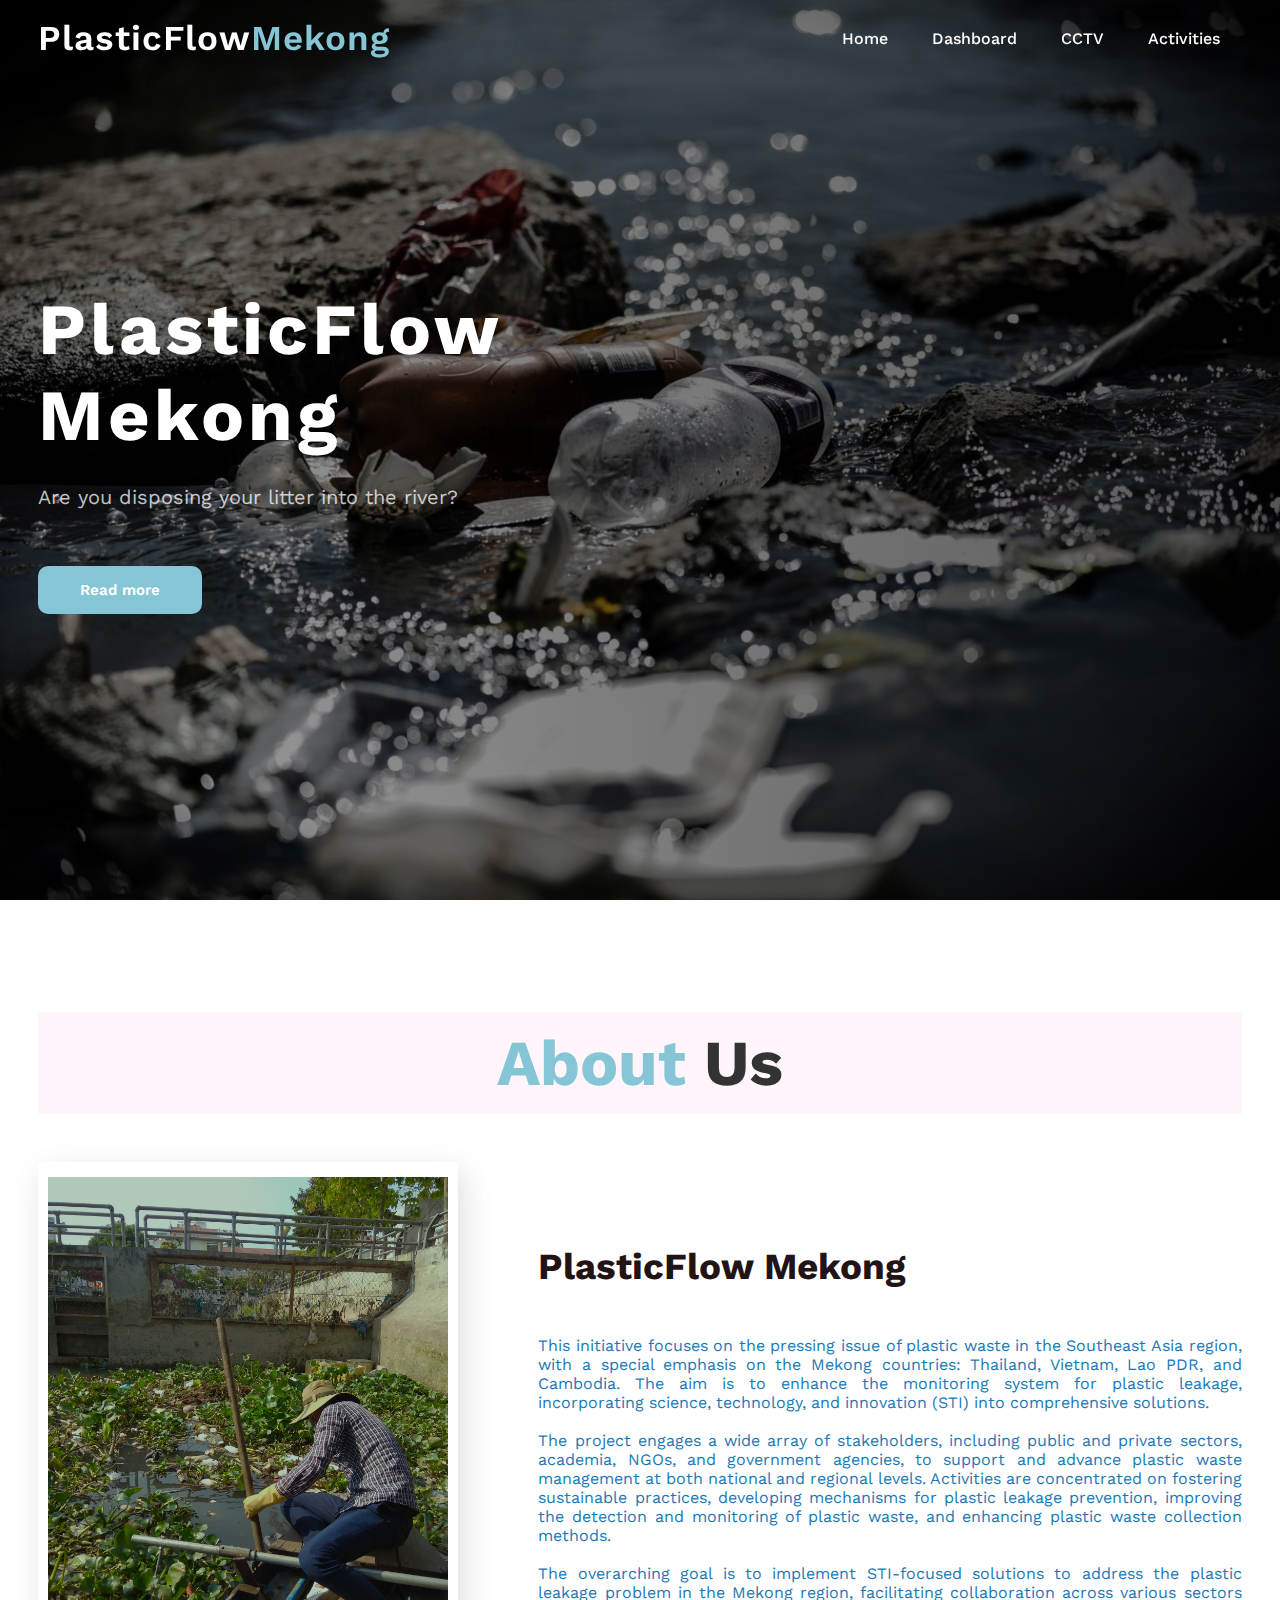
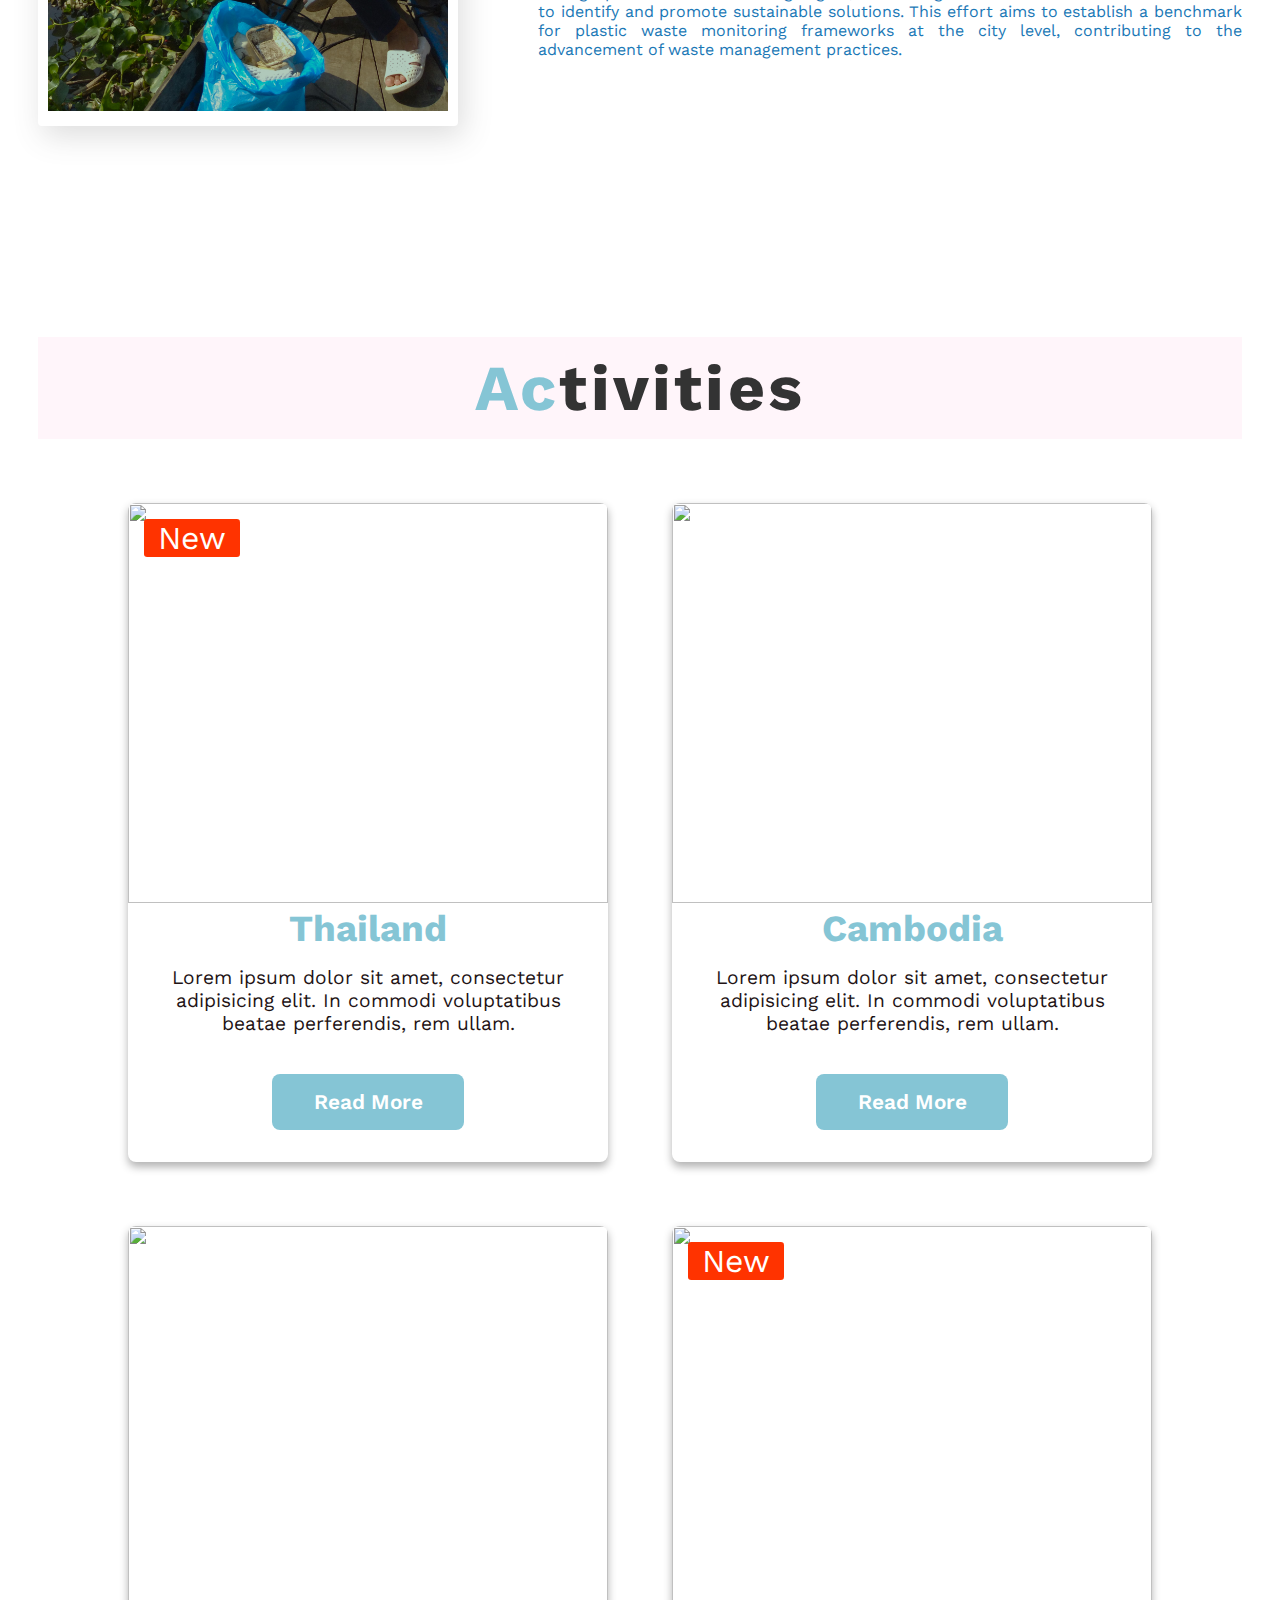
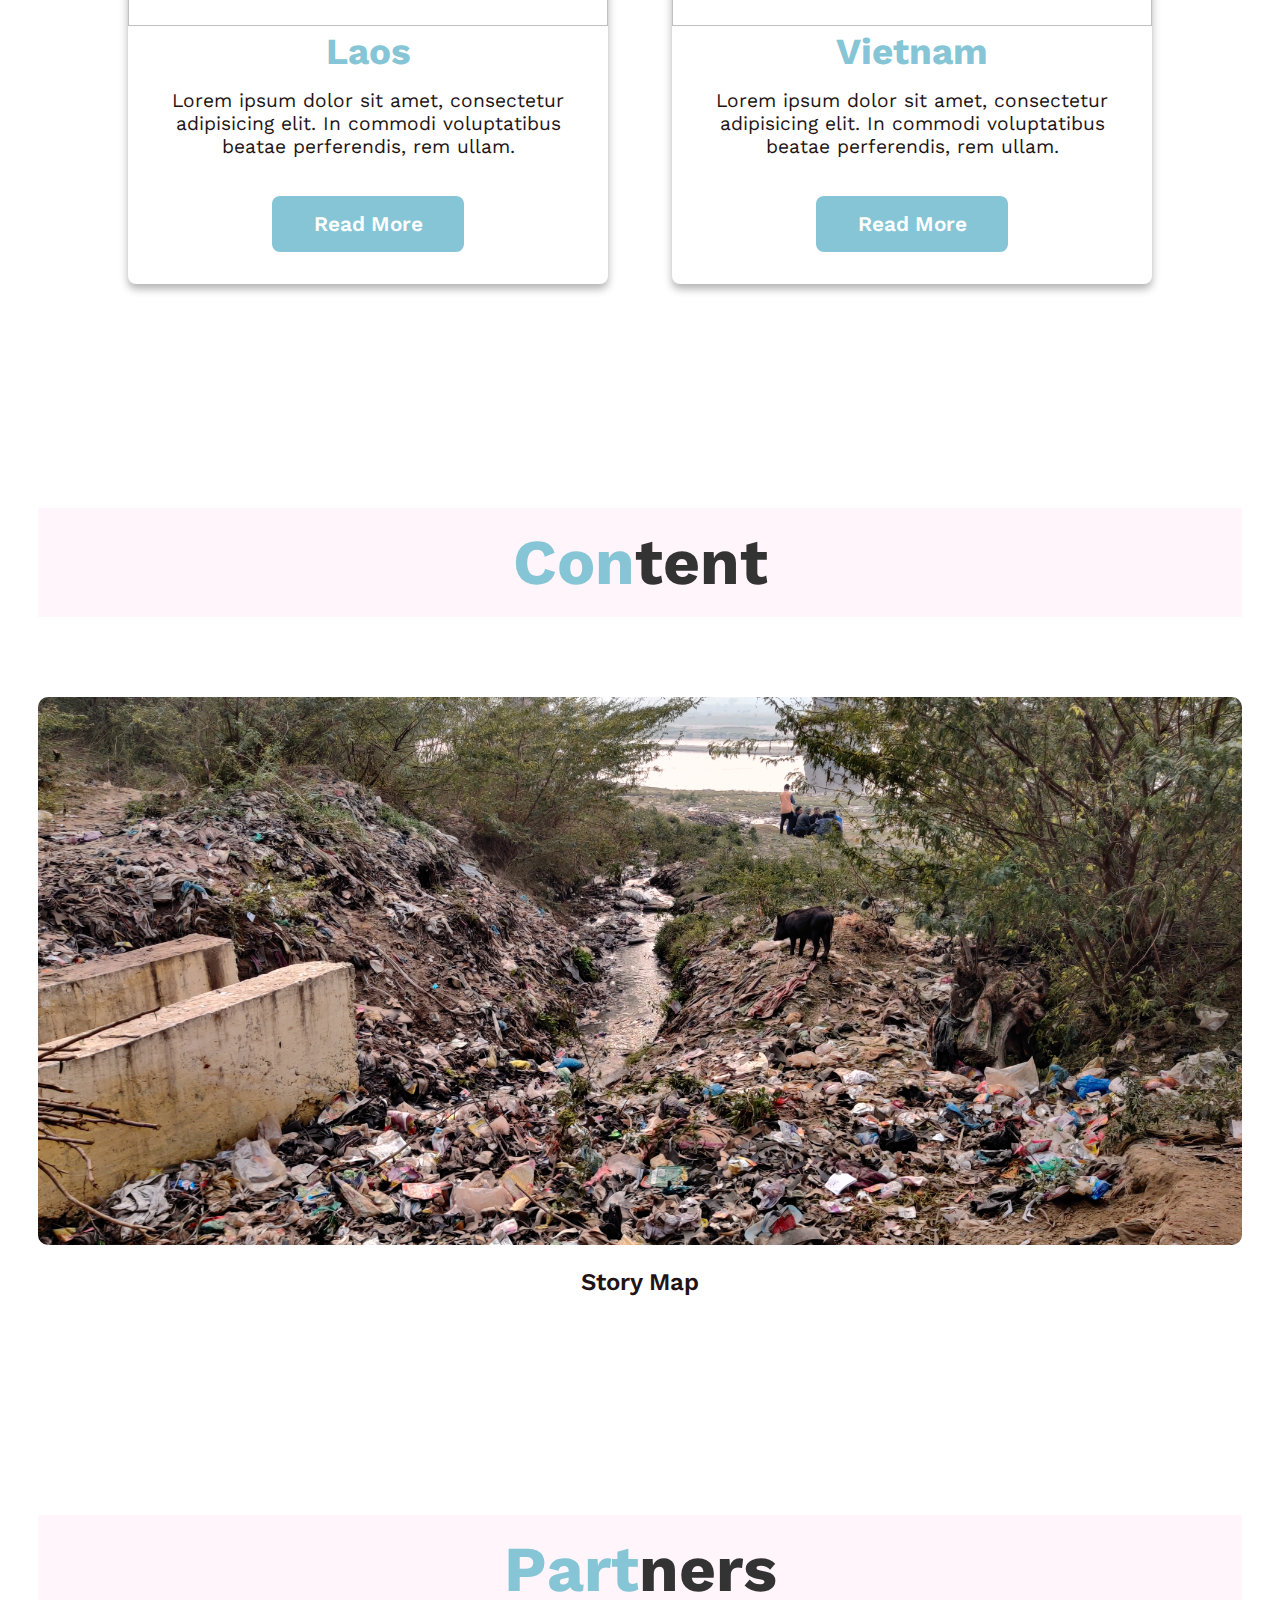
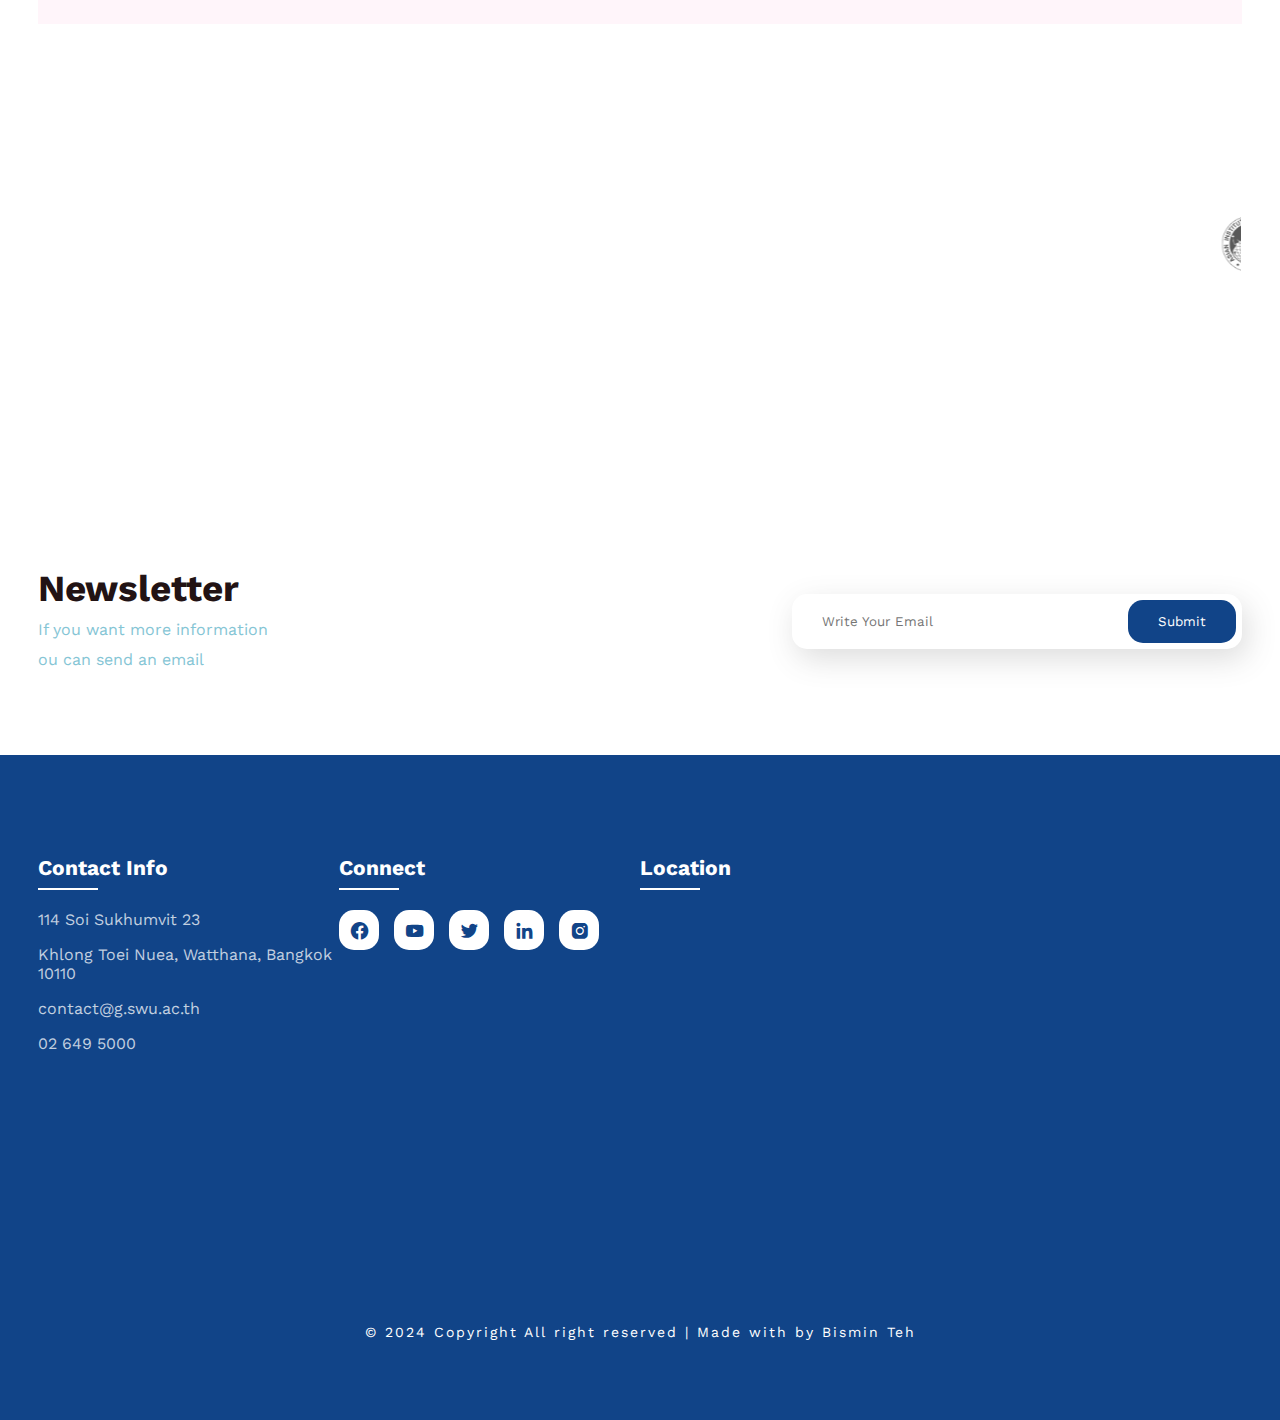
==== index.html @ 735c0d01 "Update index.html" ====
<!DOCTYPE html>
<html lang="en">
<head>
    <meta charset="UTF-8">
    <meta name=“viewport” content=“width=device-width, initial-scale=1.0”>
    <title>PlasticFlowMekong</title>
    <link rel="stylesheet" type="text/css" href="style.css">
    <link rel="stylesheet"
    href="https://unpkg.com/boxicons@latest/css/boxicons.min.css">

    <link rel="preconnect" href="https://fonts.googleapis.com">
    <link rel="preconnect" href="https://fonts.gstatic.com" crossorigin>
    <link href="https://fonts.googleapis.com/css2?family=Work+Sans:wght@300;400;500;600;700&display=swap" rel="stylesheet">

</head>
<!-- ใส่โลโก้บน tab bar -->
<link rel="icon" type="image/png" sizes="310x310" href="ms-icon-310x310.png">

<body>
    <!-- header -->
    <header>
        <a href="#" class="logo">PlasticFlow<span>Mekong</span></a>
        <div class="bx bx-menu" id="menu-icon"></div>

        <ul class="navbar">
            <li><a href="https://plasticflow-mekong.com/">Home</a></li>
            <li><a href="#Mobile App">Dashboard</a></li>
            <li><a href=https://plitter.org/cctv>CCTV</a>
            </li>
            <li>
                <a href="#Activities">Activities</a>
            </li>
        </ul>
    </header>

    <!-- home section -->
    <section class="home" id="home">
        <div class="home-text">
            <h1>PlasticFlow <br>Mekong</h1>
            <p>Are you disposing your litter into the river?</p>
            <a href="#" class="home-btn">Read more</a>
        </div>
    </section>

    <!-- container1 -->
    <section class="container01">
        <div class="text1">
            <h2><span> About </span> Us </h2>
        </div>

        <div class="row-items01">
            <div class="container-box01">
                <div class="container-img01">
                    <img src="CanTho1.jpg">
                </div>
                <!-- <h4>Plaspic</h4>
                <p>Source:www.plastic.com</p> -->
            </div>
            <div class="explain">
                <h4>PlasticFlow Mekong</h4>
                <p>This initiative focuses on the pressing issue of plastic waste in the Southeast Asia region, with a special emphasis on the Mekong countries: Thailand, Vietnam, Lao PDR, and Cambodia. The aim is to enhance the monitoring system for plastic leakage, incorporating science, technology, and innovation (STI) into comprehensive solutions.</p>
                <p><br>The project engages a wide array of stakeholders, including public and private sectors, academia, NGOs, and government agencies, to support and advance plastic waste management at both national and regional levels. Activities are concentrated on fostering sustainable practices, developing mechanisms for plastic leakage prevention, improving the detection and monitoring of plastic waste, and enhancing plastic waste collection methods.</p>
                <p><br>The overarching goal is to implement STI-focused solutions to address the plastic leakage problem in the Mekong region, facilitating collaboration across various sectors to identify and promote sustainable solutions. This effort aims to establish a benchmark for plastic waste monitoring frameworks at the city level, contributing to the advancement of waste management practices.</p>
            </div>
        </div>
    </section>

    <!-- feature section starts -->
    <!-- <section class="feature" id="feature">
    </section> -->
    <!-- feature section ends -->

    <!-- destination section -->
    <section class="feature" id="feature">
        <h1 class="heading"><span>Ac</span>tivities</h1>

        <div class="card-container">
            
            <div class="card">
                <span class="discounts">New</span>
                <img src="bkk.jpg" alt="">
                <div class="content">
                    <h3 class="title1">Thailand</h3>
                    <p>Lorem ipsum dolor sit amet, consectetur adipisicing elit. In commodi voluptatibus beatae perferendis, rem ullam.</p>
                    <!-- <div class="stars">
                        <i class="fas fs-star"></i>
                        <i class="fas fs-star"></i>
                    </div> -->
                    <a href=""><button class="btn">Read More</button></a>
                </div>
            </div>
    
            <div class="card">
                <!-- <span class="discounts">-35%</span> -->
                <img src="cambodia.jpg" alt="">
                <div class="content">
                    <h3 class="title1">Cambodia</h3>
                    <p>Lorem ipsum dolor sit amet, consectetur adipisicing elit. In commodi voluptatibus beatae perferendis, rem ullam.</p>
                    <!-- <div class="stars">
                        <i class="fas fs-star"></i>
                        <i class="fas fs-star"></i>
                    </div> -->
                    <a href=""><button class="btn">Read More</button></a>
                </div>
            </div>
    
            <div class="card">
                <!-- <span class="discounts">-35%</span> -->
                <img src="laos.jpg" alt="">
                <div class="content">
                    <h3 class="title1">Laos</h3>
                    <p>Lorem ipsum dolor sit amet, consectetur adipisicing elit. In commodi voluptatibus beatae perferendis, rem ullam.</p>
                    <!-- <div class="stars">
                        <i class="fas fs-star"></i>
                        <i class="fas fs-star"></i>
                    </div> -->
                    <a href=""><button class="btn">Read More</button></a>
                </div>
            </div>
    
            <div class="card">
                <span class="discounts">New</span>
                <img src="vietnam.jpg" alt="">
                <div class="content">
                    <h3 class="title1">Vietnam</h3>
                    <p>Lorem ipsum dolor sit amet, consectetur adipisicing elit. In commodi voluptatibus beatae perferendis, rem ullam.</p>
                    <div class="stars">
                        <i class="fas fs-star"></i>
                        <i class="fas fs-star"></i>
                    </div>
                    <a href=""><button class="btn">Read More</button></a>
                </div>
            </div>
        </div>
    </section>

    <!-- package section -->
    <section class="package" id="package">
        <div class="title">
            <h2><span>Con</span>tent</h2>
        </div>

        <div class="package-content">
            <!-- <div class="box">
                <div class="thum">
                    <img src="8.jpg"></a>
                    <h3>$499</h3>
                </div>

                <div class="dest-content">
                    <div class="location">
                        <h4>Our Team</h4>
                        <p>4h - 5h</p>
                    </div>
                    <div class="stars">
                        <a href="#"><i class='bx bxs-star'></i></a>
                        <a href="#"><i class='bx bxs-star'></i></a>
                        <a href="#"><i class='bx bxs-star'></i></a>
                        <a href="#"><i class='bx bxs-star'></i></a>
                        <a href="#"><i class='bx bxs-star'></i></a>
                    </div>
                </div>
            </div> -->

            <div class="box">
                <div class="thum">
                    <a href="https://storymaps.arcgis.com/stories/3e75d15900d6492fb5d6f3f53f3b652d"><img src="India2.jpg"></a>
                </div>

                <div class="dest-content">
                    <div class="location">
                        <h4>Story Map</h4>
                    </div>
                </div>
            </div>
        </div>
    </section>

    <!-- container -->
    <section class="container">
        <div class="text">
            <h2><span>Part</span>ners</h2>
        </div>
        <div class="row-items">
            <div class="container-box10">
                <!-- <div class="container-img10">
                    <marquee behavior="" direction="left" scrollamount="4">
                    <img src="1.1.png"><img src="1.2.jpg"><img src="1.3.png"><img src="1.4.png"><img src="1.5.png"><img src="1.6.png"><img src="1.7.png">
                    <img src="1.8.png"><img src="1.9.png">
                    </marquee>
                </div> -->
    
                <div class="container-img10">
                    <marquee behavior="" direction="left" scrollamount="4">
                    <a href="https://ait.ac.th/centre/geoinformatics-center/"><img src="1.1.png"></a><a href="#"><img src="1.2.jpg"></a>
                    <a href="#"><img src="1.3.png"></a><a href="#"><img src="1.4.png"></a><a href="#"><img src="1.5.png"></a>
                    <a href="#"><img src="1.6.png"></a><a href="#"><img src="1.7.png"></a><a href="#"><img src="1.8.png"></a><a href="#S"><img src="1.9.png"></a>
                    </marquee>
            </div>
        </div>
    </section>

    <!-- Newsletter section -->
    <section class="newsletter">
        <div class="news-text">
            <h2>Newsletter</h2>
            <p>If you want more information<br> ou can send an email </p>
        </div>

        <div class="send">
            <form>
                <input type="email" placeholder="Write Your Email" required>
                <input type="submit" value="Submit">
            </form>
        </div>
    </section>

    <!-- footer -->
    <section id="contact">
        <div class="footer">
            <div class="main">
                <!-- <div class="list">
                    <h4>Quick Link</h4>
                    <ul>
                        <li><a href="#">About us</a></li>
                        <li><a href="#">Terms & Condition</a></li>
                        <li><a href="#">Privacy Policy</a></li>
                        <li><a href="#">Help</a></li>
                    </ul>
                </div> -->

                <!-- <div class="list">
                    <h4>Support</h4>
                    <ul>
                        <li><a href="#">About us</a></li>
                        <li><a href="#">Terms & Condition</a></li>
                        <li><a href="#">Privacy Policy</a></li>
                        <li><a href="#">Help</a></li>
                    </ul>
                </div> -->

                <div class="list">
                    <h4>Contact Info</h4>
                    <ul>
                        <li><a href="#">114 Soi Sukhumvit 23 </a></li>
                        <li><a href="#">Khlong Toei Nuea, Watthana, Bangkok 10110</a></li>
                        <li><a href="#">contact@g.swu.ac.th</a></li>
                        <li><a href="#">02 649 5000</a></li>
                    </ul>
                </div>

                <div class="list">
                    <h4>Connect</h4>
                    <div class="social">
                        <a href="https://www.facebook.com/AITasia/"><i class='bx bxl-facebook-circle'></i></a>
                        <a href="https://www.youtube.com/user/aitasia"><i class='bx bxl-youtube'></i></a>
                        <a href="https://twitter.com/i/flow/login?redirect_after_login=%2Faitasia"><i class='bx bxl-twitter'></i></a>
                        <a href="https://www.linkedin.com/school/ait-asia/"><i class='bx bxl-linkedin' ></i></a>
                        <a href="https://www.instagram.com/aitasia/"><i class='bx bxl-instagram-alt' ></i></a>
                    </div>
                </div>

                <div class="list">
                    <h4>Location</h4>
                    <div class="social1">
                        <iframe src="https://www.google.com/maps/embed?pb=!1m18!1m12!1m3!1d123835.08779301659!2d100.538453972153!3d14.086237513364699!2m3!1f0!2f0!3f0!3m2!1i1024!2i768!4f13.1!3m3!1m2!1s0x30e27f8ec49e21bd%3A0xc7216d7635aae6b!2sGeoInformatics%20Center!5e0!3m2!1sen!2sth!4v1711508821758!5m2!1sen!2sth" 
                        width="400" height="300" style="border:0;" allowfullscreen="" loading="lazy" referrerpolicy="no-referrer-when-downgrade"></iframe>
                    </div>
                </div>
            </div>
        </div>

        <div class="end-text">
            <p>© 2024 Copyright All right reserved | Made with by Bismin Teh</p>

        </div>
    </section>

    <!-- link to js -->
    <script type="text/javascript" src="script.js"></script>
    
</body>
</html>
---- style.css ----
*{
    padding: 0;
    margin: 0;
    box-sizing: border-box;
    font-family: 'Work Sans', sans-serif;
    text-decoration: none;
    list-style: none;
    scroll-behavior: smooth;
}

:root{
    --bg-color: #fff;
    --text-color: #221314;
    --second-color: #85C5D5;
    --main-color: #114488;
    --big-font: 6rem;
    --h2-font: 3rem;
    --p-font: 1.1rem;
}

body{
    background: var(--bg-color);
    color: var(--text-color);
}

header{
    position: fixed;
    top: 0;
    right: 0;
    width: 100%;
    z-index: 1000; 
    display: flex;
    align-items: center;
    justify-content: space-between;
    background: transparent;
    padding: 30px 18%;
    transition: ease .40s;
}

.logo{
    font-size: 35px;
    font-weight: 600;
    letter-spacing: 1px;
    color: var(--bg-color);
}

span{
    color: var(--second-color);
}

.navbar{
    display: flex;
}

.navbar a{
    color: var(--bg-color);
    font-size: var(--p-font);
    font-weight: 500;
    padding: 10px 22px;
    border-radius: 4px;
    transition: ease .40s;
}

.navbar a:hover{
    background: var(--bg-color);
    color: var(--second-color);
    box-shadow: 5px 10px 30px rgb(85 85 85/20%);
    border-radius: 4px;
}

#menu-icon{
    color: var(--second-color);
    font-size: 35px;
    z-index: 10001;
    cursor: pointer;
    display: none;
}

section{
    padding: 80px 18%;   
}

/* ข้อมูลผสมระหว่างสองเว็บ */
.home{ 
    position: relative;
    height: 100vh;
    width: 100%;
    background-image: linear-gradient(to left, rgba(0,0,0,0.6), rgba(0,0,0,0.3)), url(cover.jpg);
    background-size: cover;
    background-position: center;
    display: grid;
    grid-template-columns: repeat(1, 1fr);
    align-items: center;
}

.home-text h1{
    font-size: var(--big-font);
    line-height: 1.2;
    color: var(--bg-color);
    letter-spacing: 4px;
    margin-bottom: 20px;
}

.home-text p{
    color: #ffffffbf;
    font-size: 20px;
    font-weight: 400;
    line-height: 38px;
    margin-bottom: 50px;
}

.home-btn{
    display: inline-block;
    padding: 13px 40px;
    background: var(--second-color);
    color: var(--bg-color);
    font-size: 15px;
    font-weight: 600;
    border: 2px solid transparent;
    border-radius: 10px;
    transition: all .50s ease;
    cursor: pointer;
}
.home-btn:hover{
    transform: translateX(10px);
    border: 2px solid var(--bg-color);
    background: transparent;
    color: var(--bg-color);
}

header.sticky{
    background: var(--bg-color);
    padding: 10px 18%;
    box-shadow: rgba(33,35,38, 0.1) 0px 10px 10px -10px;
}

.sticky .logo{
    color: var(--main-color);
}

.sticky .navbar a{
    color: var(--main-color);
}

.text h2{
    font-size: var(--h2-font);
    line-height: 1.1;
    text-align: center;
}

.row-items{
    display: grid;
    grid-template-columns: repeat(auto-fit, minmax(250px, auto));
    grid-gap: 2rem;
    align-items: center;
    text-align: center;
    margin-top: 5rem;
}

/* About us */
.text1 h2{
    font-size: var(--h2-font);
    line-height: 1.1;
    text-align: center;
    font-size: 4rem;
    color: #333;
    padding: 1rem;
    margin: 2rem 0;
    background: rgba(255, 51, 153, .05);
}

.row-items01{
    display: grid;
    grid-template-columns: repeat(auto-fit, minmax(325px, auto));
    grid-gap: 5rem;
    align-items: center;
    text-align: center;
    margin-top: 3rem;
}

/* .container-box01{
    background: var(--bg-color);
    border: 1px solid #f0eded;
    padding: 15px 10px;
    border-radius: 4px;
    transition: all 1s ease 0s;
} */

.container-img01 img{
    height: 100%;
    width: 420px;
    padding: 15px 10px;
    background: var(--bg-color);
    box-shadow: 5px 10px 30px rgb(85 85 85/20%);
    border-radius: 4px;
    margin-bottom: 15px;
}

.container-box01 h4{
    font-size: 24px;
    font-weight: 600;
    margin-bottom: 8px;
}

.explain h4{
    font-size: var(--h2-font);
    line-height: 1.1;
    display: flex;
    justify-content: flex-start;
    text-align: left;
    line-height: 38px;
    margin-bottom: 50px;
}

.explain p{
    font-size: 16px;
    text-align: left;
    display: flex;
    justify-content: flex-start;
    color: #1b78b6;
    text-align: justify;
}

.container-box01 p{
    font-size: 15px;
    color: var(--second-color);
}

/* .container-box01:hover{
    box-shadow: 5px 30px 56.1276px rgb(55 55 55 / 12%);
    border: 1px solid transparent;
    transform: translateY(-3px);
} */

.heading{
    color: var(--text-color);
    font-size: 3.5rem;
    padding: 1rem;
    padding-top: 0.3rem;
    text-align: center;
    letter-spacing: .2rem;
    font-size: var(--h2-font);
    line-height: 1.1;
    text-align: center;
    font-size: 4rem;
    color: #333;
    padding: 1rem;
    margin: 2rem 0;
    background: rgba(255, 51, 153, .05);
}

.heading span{
    color: var(--second-color);
}

.feature .card-container{
    display: flex;
    grid-template-columns: repeat(auto-fit, minmax(340px, auto));
    align-items: center;
    justify-content: center;
    flex-wrap: wrap;
    width: 100%;
}

.feature .card-container .card{
    width: 30rem;
    margin: 2rem;
    background: #fff;
    border-radius: .5rem;
    box-shadow: 0 .3rem .5rem rgba(0,0,0,0.3);
    overflow: hidden;
    position: relative;
}

.feature .card-container .card img{
    height: 25rem;
    width: 100%;
    object-fit: cover;
}

.feature .card-container .content{
    padding-bottom: 2rem;
    text-align: center;
}

.feature .card-container .content .title1{
    color: var(--second-color);
    font-size: var(--h2-font);  
}

.feature .card-container .content p{
    color: var(--text-color);
    font-size: 1.2rem;
    padding: 1rem;
}

.feature .card-container .content .btn{
    font-size: 1.3rem;
    margin-top: 1.4rem;
    height: 3.5rem;
    width: 12rem;
    border-radius: .5rem;
    outline: none;
    border: none;
    background: var(--second-color);
    color: #fff;
    cursor: pointer;
    transform: .4s linear;
    font-weight: 600;
}

.feature .card-container .content .btn:hover{
    background: none;
    border: .2rem solid #85C5D5;
    color: #85C5D5;
}

.feature .card-container .card .discounts{
    position: absolute;
    top: 1rem; left: 1rem;
    display: block;
    height: auto;
    width: 6rem;
    background: #ff3300;
    color: #fff;
    line-height: auto;
    text-align: center;
    font-size: 2rem;
    border-radius: .2rem;
}

.text h2{
    font-size: var(--h2-font);
    line-height: 1.2;
    text-align: center;
    font-size: 4rem;
    color: #333;
    padding: 1rem;
    margin: 2rem 0;
    background: rgba(255, 51, 153, .05);
}

.container-box10{
    background: var(--bg-color);
    padding: 85px 1px;
    border-radius: 40px;
    align-items: center;
    height: 100%;
    width: 100%;
}

.container-img10 img{
    height: 110px;
    width: auto;
    padding: 15px;
    background: var(--bg-color);
    /* box-shadow: 5px 10px 30px rgb(85 85 85/20%); */
    border-radius: 8px;
    margin-bottom: 15px;
    cursor: pointer;
    filter: grayscale();
}

.container-img10:hover img{
    filter: grayscale(0);
}

.container-box10 h4{
    font-size: 24px;
    font-weight: 600;
    margin-bottom: 8px;
}

.container-box10 p{
    font-size: 15px;
    color: var(--second-color);
}

/* .container-box10:hover{
    box-shadow: 5px 30px 56.1276px rgb(55 55 55 / 12%);
    border: 1px solid transparent;
    transform: translateY(-3px);
} */


.title{
    text-align: center;
}

.title h2{
    font-size: var(--h2-font);
    line-height: 1.2;
    text-align: center;
    font-size: 4rem;
    color: #333;
    padding: 1rem;
    margin: 2rem 0;
    background: rgba(255, 51, 153, .05);
}

.package-content{
    display: grid;
    grid-template-columns: repeat(auto-fit, minmax(200px, auto));
    grid-gap: 2rem;
    align-items: center;
    margin-top: 5rem;
}

.thum{
    position: relative;
    transition: all .3s cubic-bezier(.445,.05,.55,.95);
    will-change: filter;
    cursor: pointer;
}

.thum img{
    width: 100%;
    height: auto;
    border-radius: 10px;
}

.thum h3{
    position: absolute;
    font-size: 30px;
    font-weight: 600;
    text-align: right;
    color: var(--bg-color);
    top: 36px;
    right: 40px;
}

.dest-content{
    display: inline;
    flex-wrap: wrap;
    align-items: center;
    justify-content: space-between;
    padding: 24px;
}

.stars i{
    color: var(--main-color);
    font-size: 20px;
}

.location h4{
    font-size: 24px;
    font-weight: 600;
    margin-bottom: 8px;
    text-align: center;
}

.location p{
    font-size: 15px;
    color: var(--second-color);
}

.thum:hover{
    filter: brightness(112%);
    transform: scale(1.04);
}

.destination-content{
    display: grid;
    grid-template-columns: repeat(auto-fit, minmax(340px, auto));
    grid-gap: 2rem;
    align-items: center;
    margin-top: 5rem;
}

.col-content{
    position: relative;
}

.col-content img{
    width: 100%;
    height: 500px;
    object-fit: cover;
    border-radius: 15px;
    filter: brightness(80%);
    transition: all .3s cubic-bezier(.495,.05,.55,.95);
    will-change: filter;
}

.col-content h5{
    position: absolute;
    font-size: 22px;
    font-weight: 600;
    color: var(--bg-color);
    left: 15px;
    bottom: 60px;
}

.col-content p{
    position: absolute;
    font-size: 15px;
    color: var(--bg-color);
    left: 15px;
    bottom: 30px;
    letter-spacing: 2px; 
} 

.col-content img:hover{
    filter: brightness(100%);
    transform: scale(1.04);
    cursor: pointer;
}

.newsletter{
    display: flex;
    flex-wrap: wrap;
    align-items: center;
    justify-content: space-between;
    grid-gap: 3rem;
}

.news-text h2{
    font-size: var(--h2-font);
    margin-bottom: 5px;
}

.news-text p{
    font-size: var(--p-font);
    color: var(--second-color);
    line-height: 30px;
}

.newsletter form{
    max-width: 100%;
    width: 450px;
    position: relative;
}

.newsletter form input:first-child{
    display: inline-block;
    width: 100%;
    padding: 20px 150px 20px 30px;
    box-shadow: 5px 10px 30px rgb(85 85 85/20%);
    outline: none;
    border: none;
    border-radius: 15px;
}

.newsletter form input:last-child{
    display: inline-block;
    position: absolute;
    outline: none;
    border: none;
    padding: 14px 30px;
    border-radius: 15px;
    background: var(--main-color);
    color: var(--bg-color);
    top: 6px;
    right: 6px;
    cursor: pointer;
}

#contact{
    background: var(--main-color);
}

.main{
    display: flex;
    flex-wrap: wrap;
}

.footer{
    padding: 20px 0;
}

.list{
    width: 25%;
}

.list h4{
    font-size: 21px;
    color: var(--bg-color);
    margin-bottom: 30px;
    position: relative;
}

.list h4::before{
    content: "";
    position: absolute;
    height: 2px;
    width: 60px;
    left: 0;
    bottom: -10px;
    background: var(--bg-color);
}

.list ul li:not(last-child){
    margin-bottom: 16px;
}

.list ul li a{
    color: #ffffffbf;
    font-size: var(--p-font);
    display: block;
    transition: .3s;
}

.list ul li a:hover{
    color: var(--bg-color);
    transform: translateX(14px);
}

.list .social a{
    height: 40px;
    width: 40px;
    background: var(--bg-color);
    color: var(--main-color);
    display: inline-flex;
    align-items: center;
    justify-content: center;
    font-size: 21px;
    border-radius: 15px;
    transition: .3s;
    margin-right: 10px;
}

.list .social a:hover{
    transform: scale(1.1);
}

.end-text{
    text-align: center;
    padding-top: 90px;
}

.end-text p{
    color: var(--bg-color);
    font-size: 14px;
    letter-spacing: 2px;
}

@media (max-width: 1400px){
    header{
        padding: 17px 3%;
        transition: .2s;
    }
    header.sticky{
        padding: 10px 3%;
        transition: .2s;
    }
    section{
        padding: 80px 3%;
        transition: .2s;
    }
    :root{
        --big-font: 4.5rem;
        --h2-font: 2.3rem;
        --p-font: 1rem;
        transition: .2s;
    }
}

@media (max-width: 1040px){
    #menu-icon{
        display: block;
    }
    .sticky #menu-icon{
        color: var(--second-color);
    }
    .home{
        height: 88vh;
    }
    .navbar{
        position: absolute;
        top: 0;
        right: -100%;
        width: 270px;
        height: 120vh;
        background: #148cdb;
        display: flex;
        flex-direction: column;
        align-items: center;
        padding: 150px 30px;
        transition: 0.5s all;
    }
    .navbar a{
        display: block;
        margin: 1.2rem 0;
    }
    .sticky .navbar a{
        color: var(--bg-color);
    }
    .navbar a:hover{
        color: var(--second-color);
    }
    .open{
        right: 0;
    }
    .list{
        width: 50%;
        margin-bottom: 12px;
    }
}

@media (max-width: 575px){
    .list{
        width: 100%;
    }
    .newsletterform{
        width: 350px;
    }
    :root{
        --big-font: 3.8rem;
        --h2-font: 1.8rem;
        transition: .2s;
    }
    .text{
        text-align: center;
    }
    .home{
        height: 85vh;
        transition: .2s;
    }
}
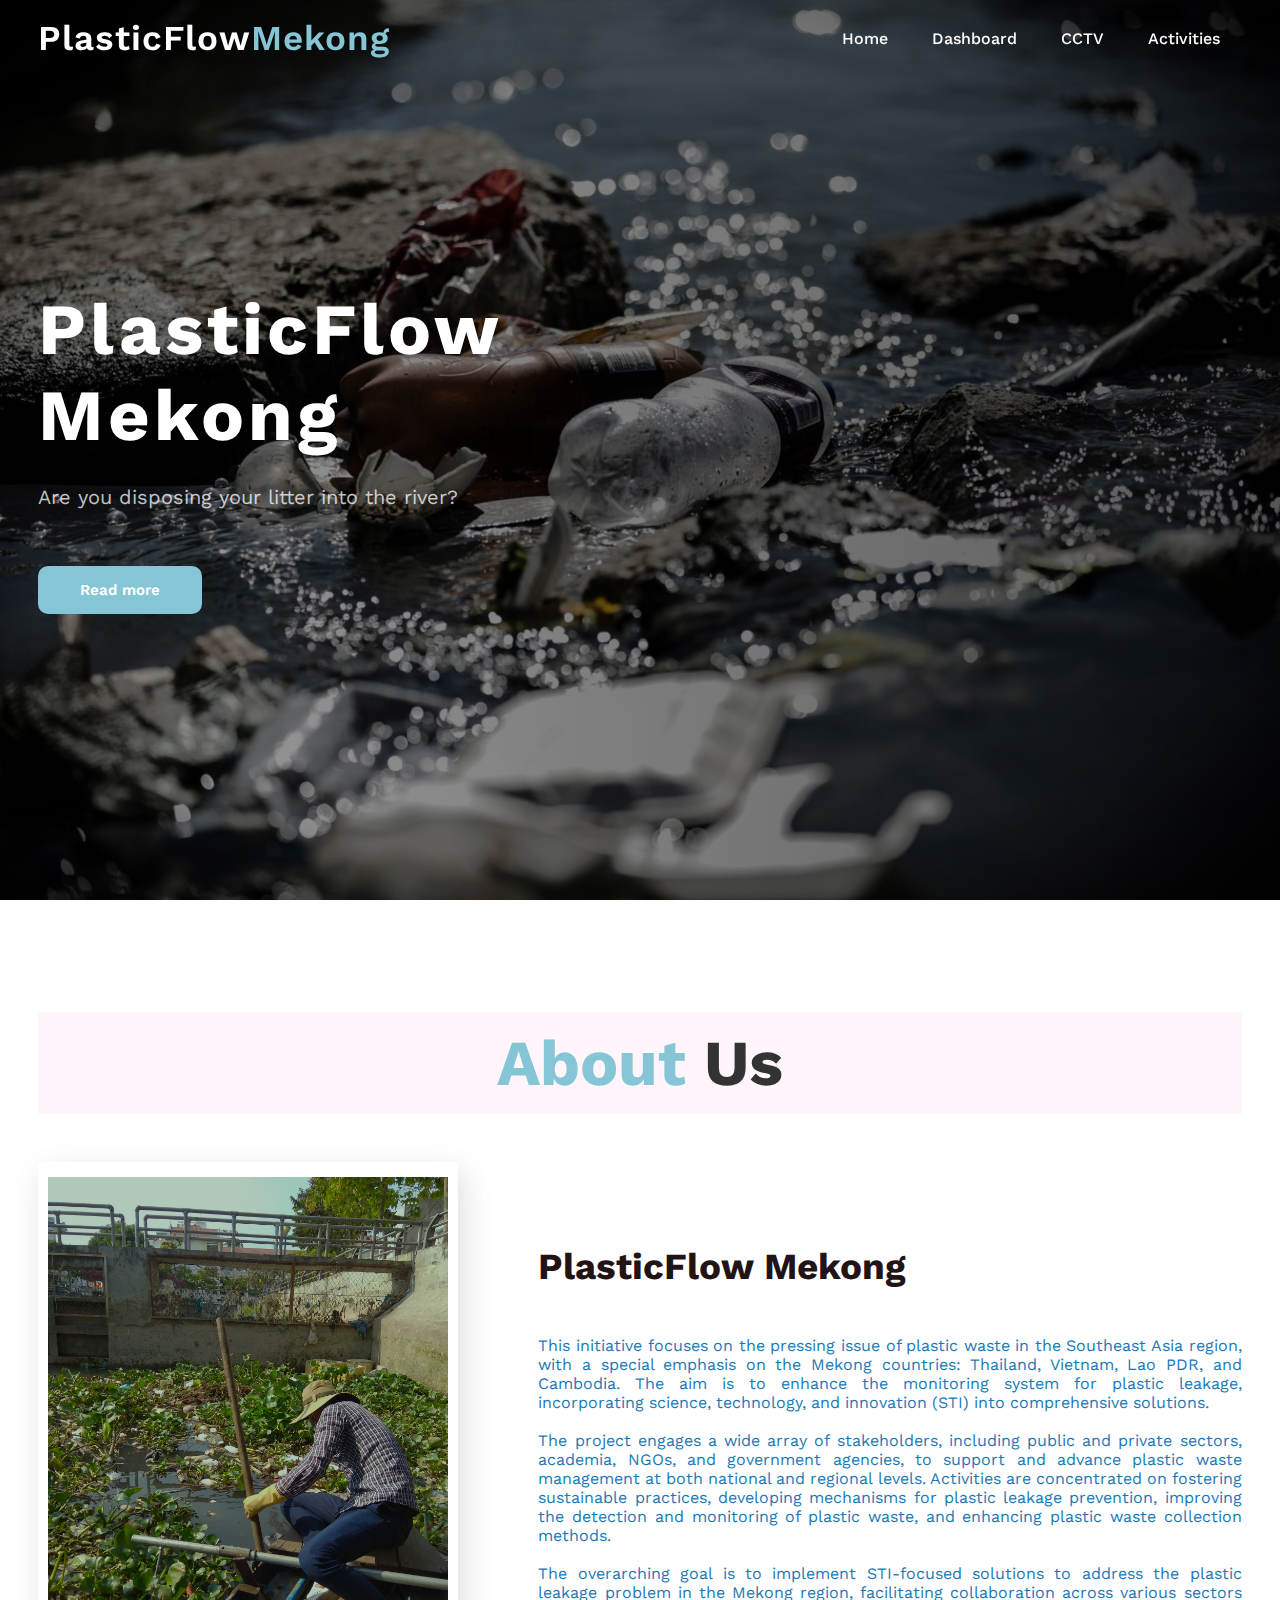
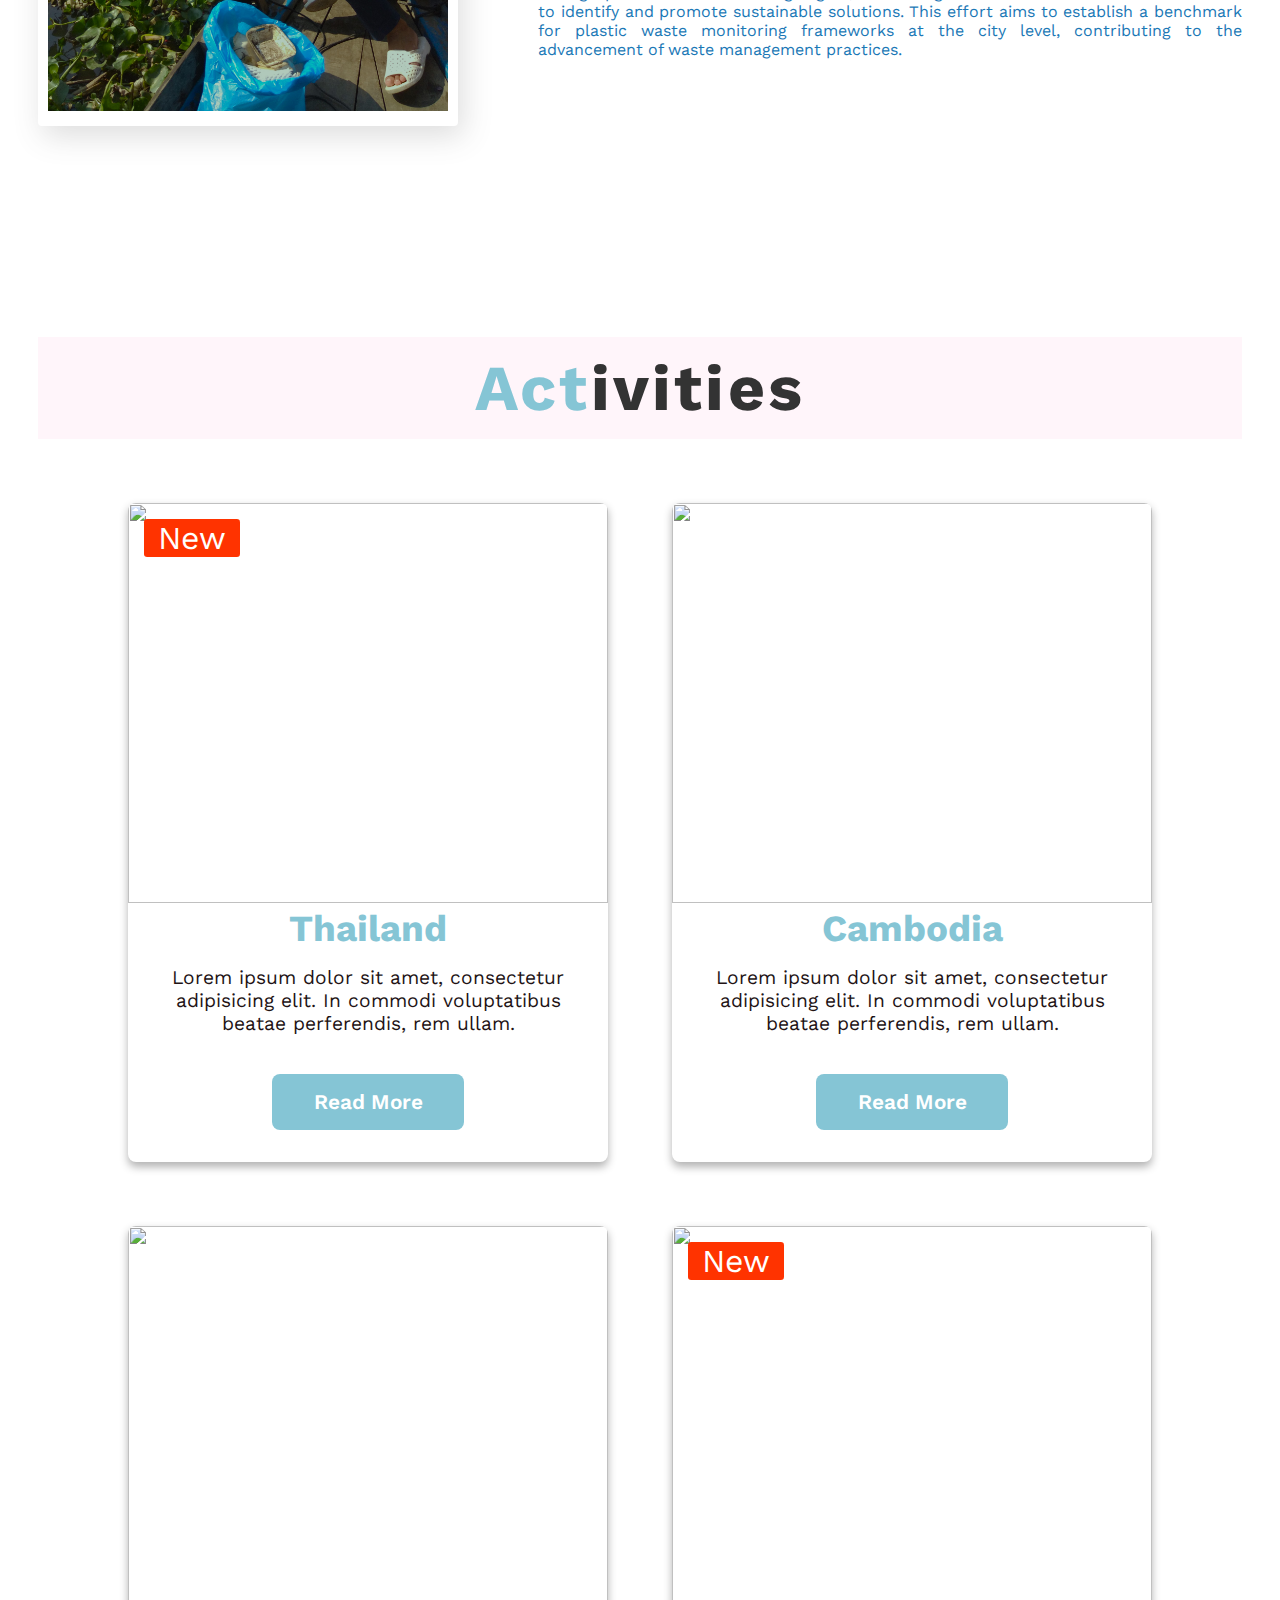
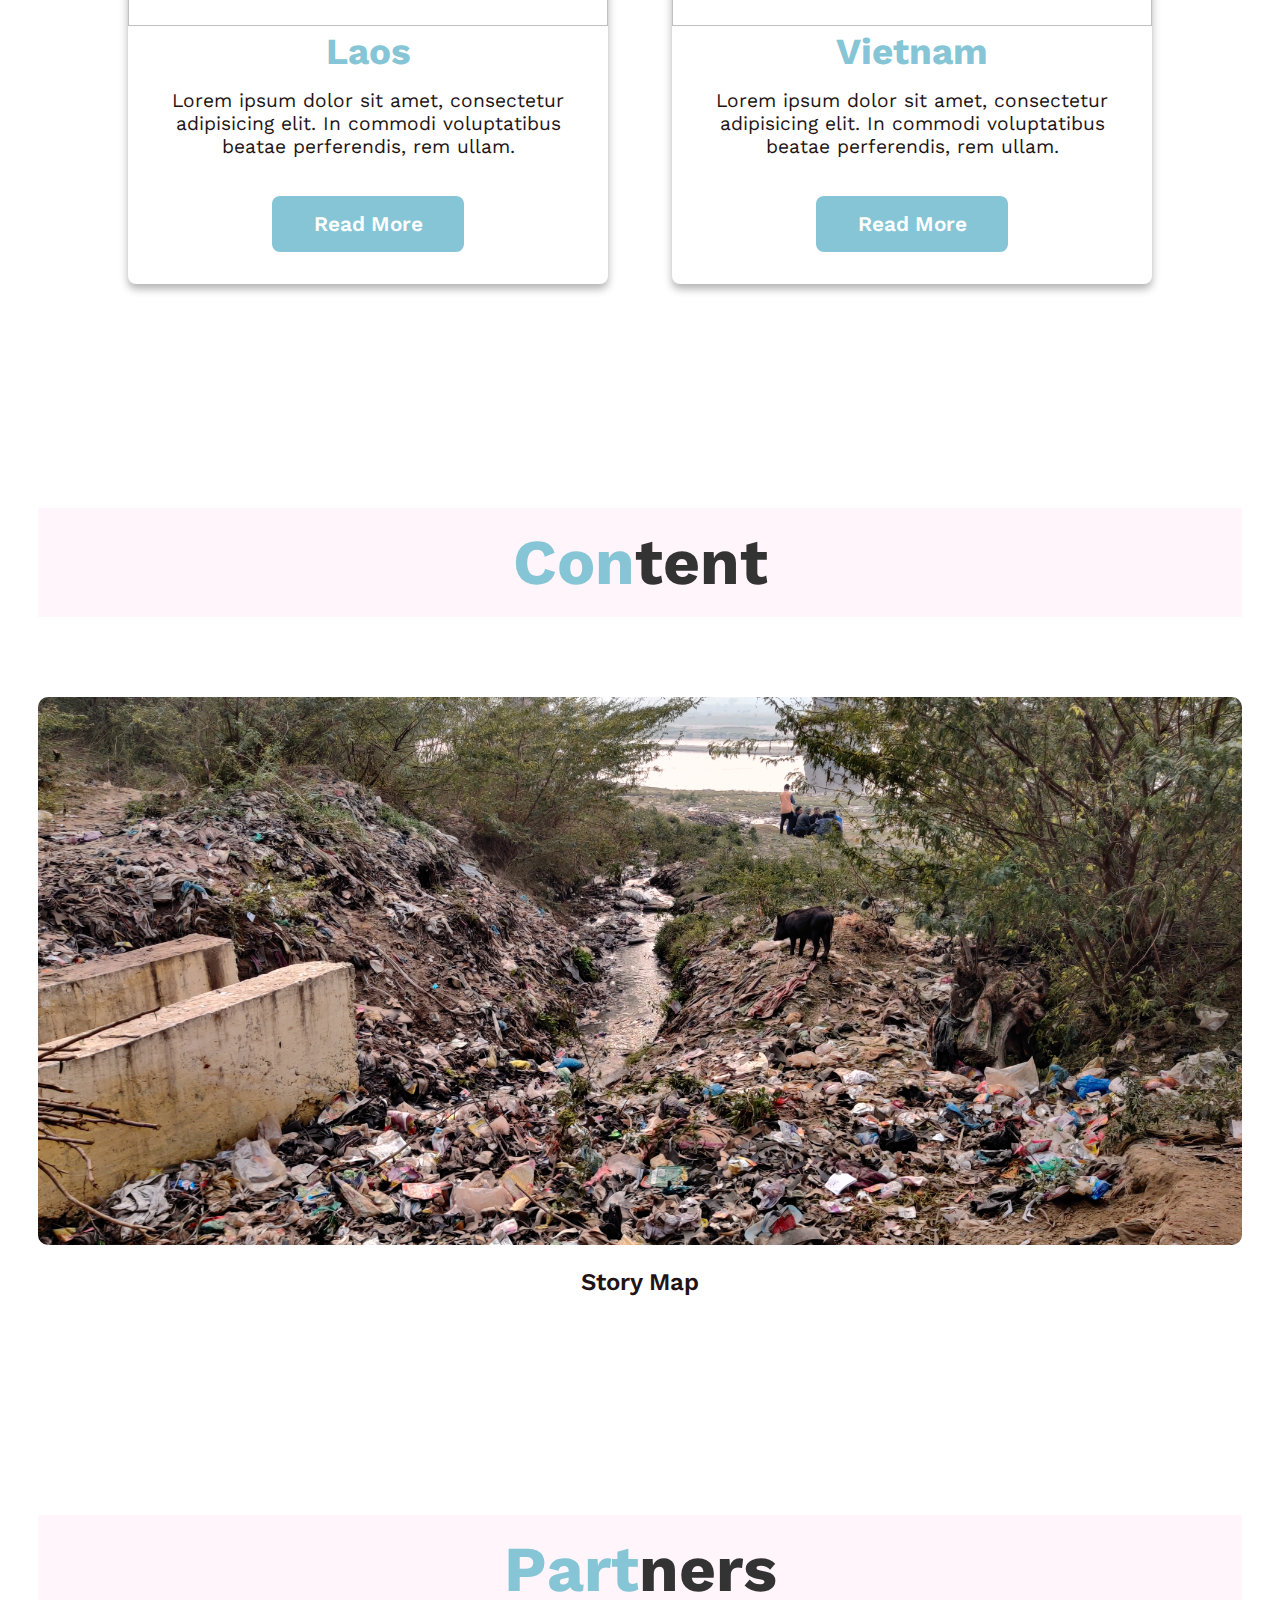
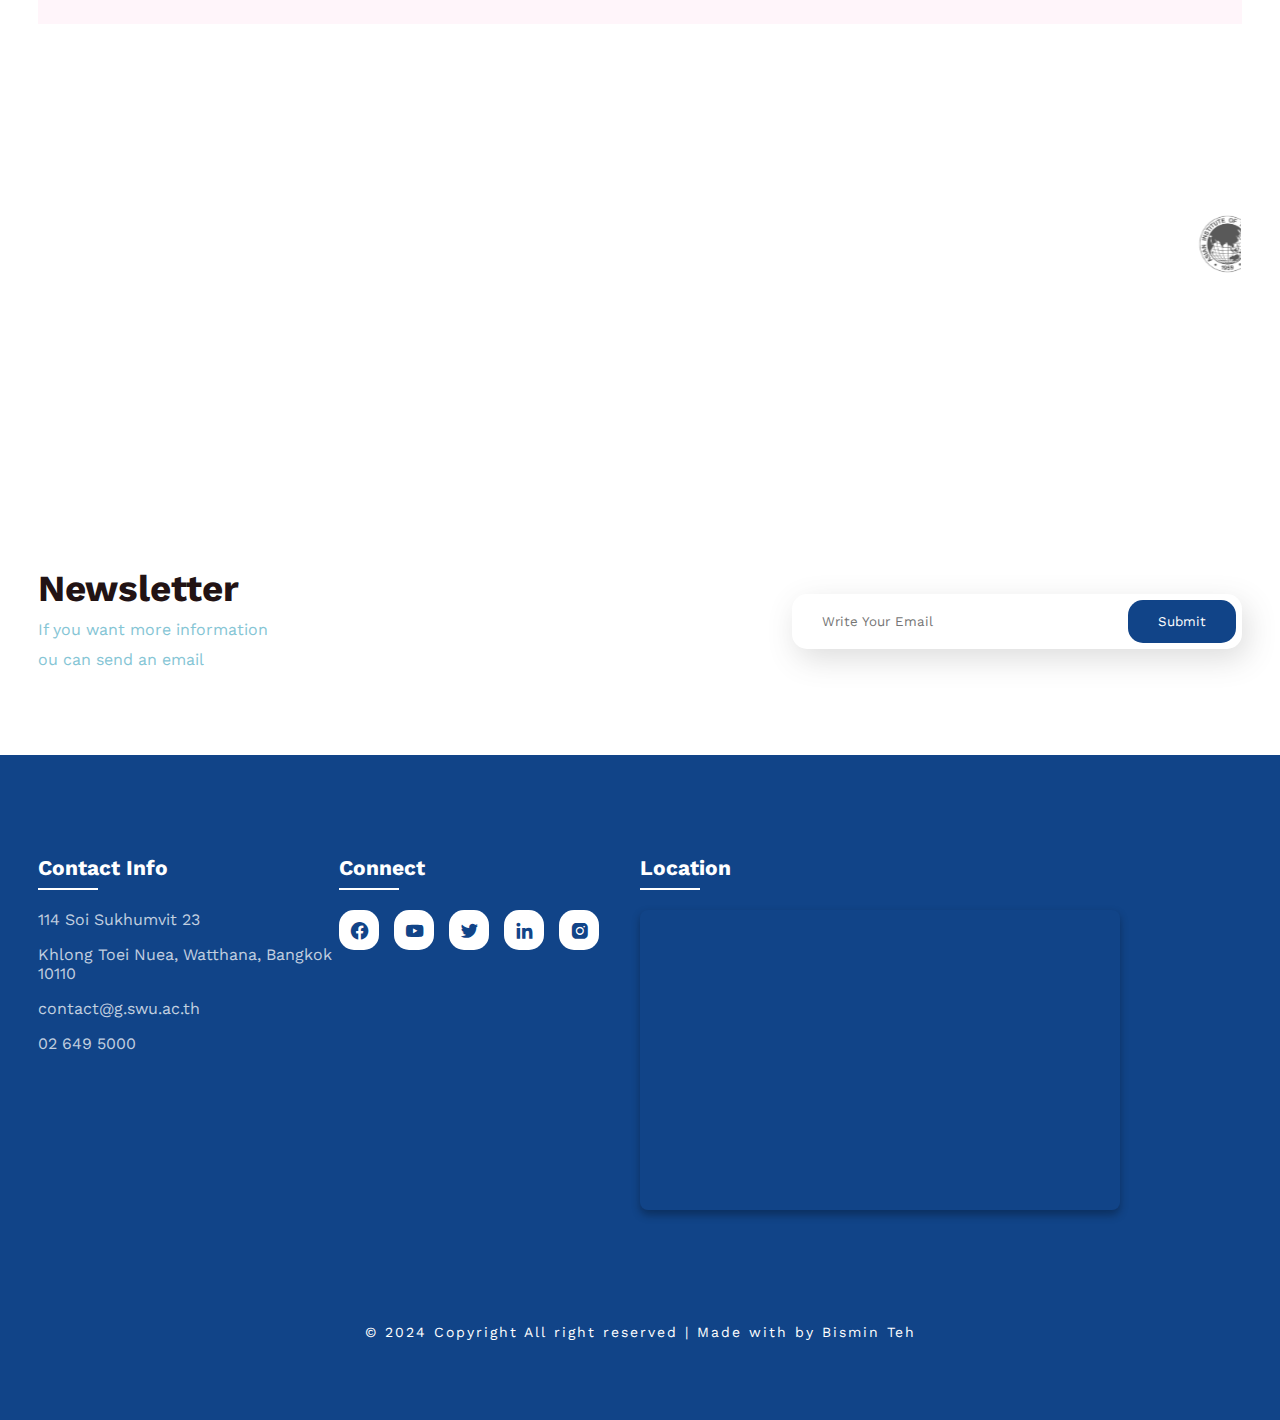
==== commit 00517267: "Update index.html" ====
--- a/index.html
+++ b/index.html
@@ -72,7 +72,7 @@
 
     <!-- destination section -->
     <section class="feature" id="feature">
-        <h1 class="heading"><span>Ac</span>tivities</h1>
+        <h1 class="heading"><span>Act</span>ivities</h1>
 
         <div class="card-container">
             
@@ -191,7 +191,7 @@
                 </div> -->
     
                 <div class="container-img10">
-                    <marquee behavior="" direction="left" scrollamount="4">
+                    <marquee behavior="" direction="left" scrollamount="6.5">
                     <a href="https://ait.ac.th/centre/geoinformatics-center/"><img src="1.1.png"></a><a href="#"><img src="1.2.jpg"></a>
                     <a href="#"><img src="1.3.png"></a><a href="#"><img src="1.4.png"></a><a href="#"><img src="1.5.png"></a>
                     <a href="#"><img src="1.6.png"></a><a href="#"><img src="1.7.png"></a><a href="#"><img src="1.8.png"></a><a href="#S"><img src="1.9.png"></a>
--- a/style.css
+++ b/style.css
@@ -622,6 +622,34 @@
     transform: scale(1.1);
 }
 
+.list .social1 iframe{
+    display: inline-block;
+    border-radius: 15px;
+    width: 30rem;
+    border-radius: .5rem;
+    box-shadow: 0 .3rem .5rem rgba(0,0,0,0.3);
+    overflow: hidden;
+    position: relative;
+}
+
+.list h4{
+    display: inline-block;
+    font-size: 21px;
+    color: var(--bg-color);
+    margin-bottom: 30px;
+    position: relative;
+}
+
+.list h4::before{
+    content: "";
+    position: absolute;
+    height: 2px;
+    width: 60px;
+    right: 0;
+    bottom: -10px;
+    background: var(--bg-color);
+}
+
 .end-text{
     text-align: center;
     padding-top: 90px;
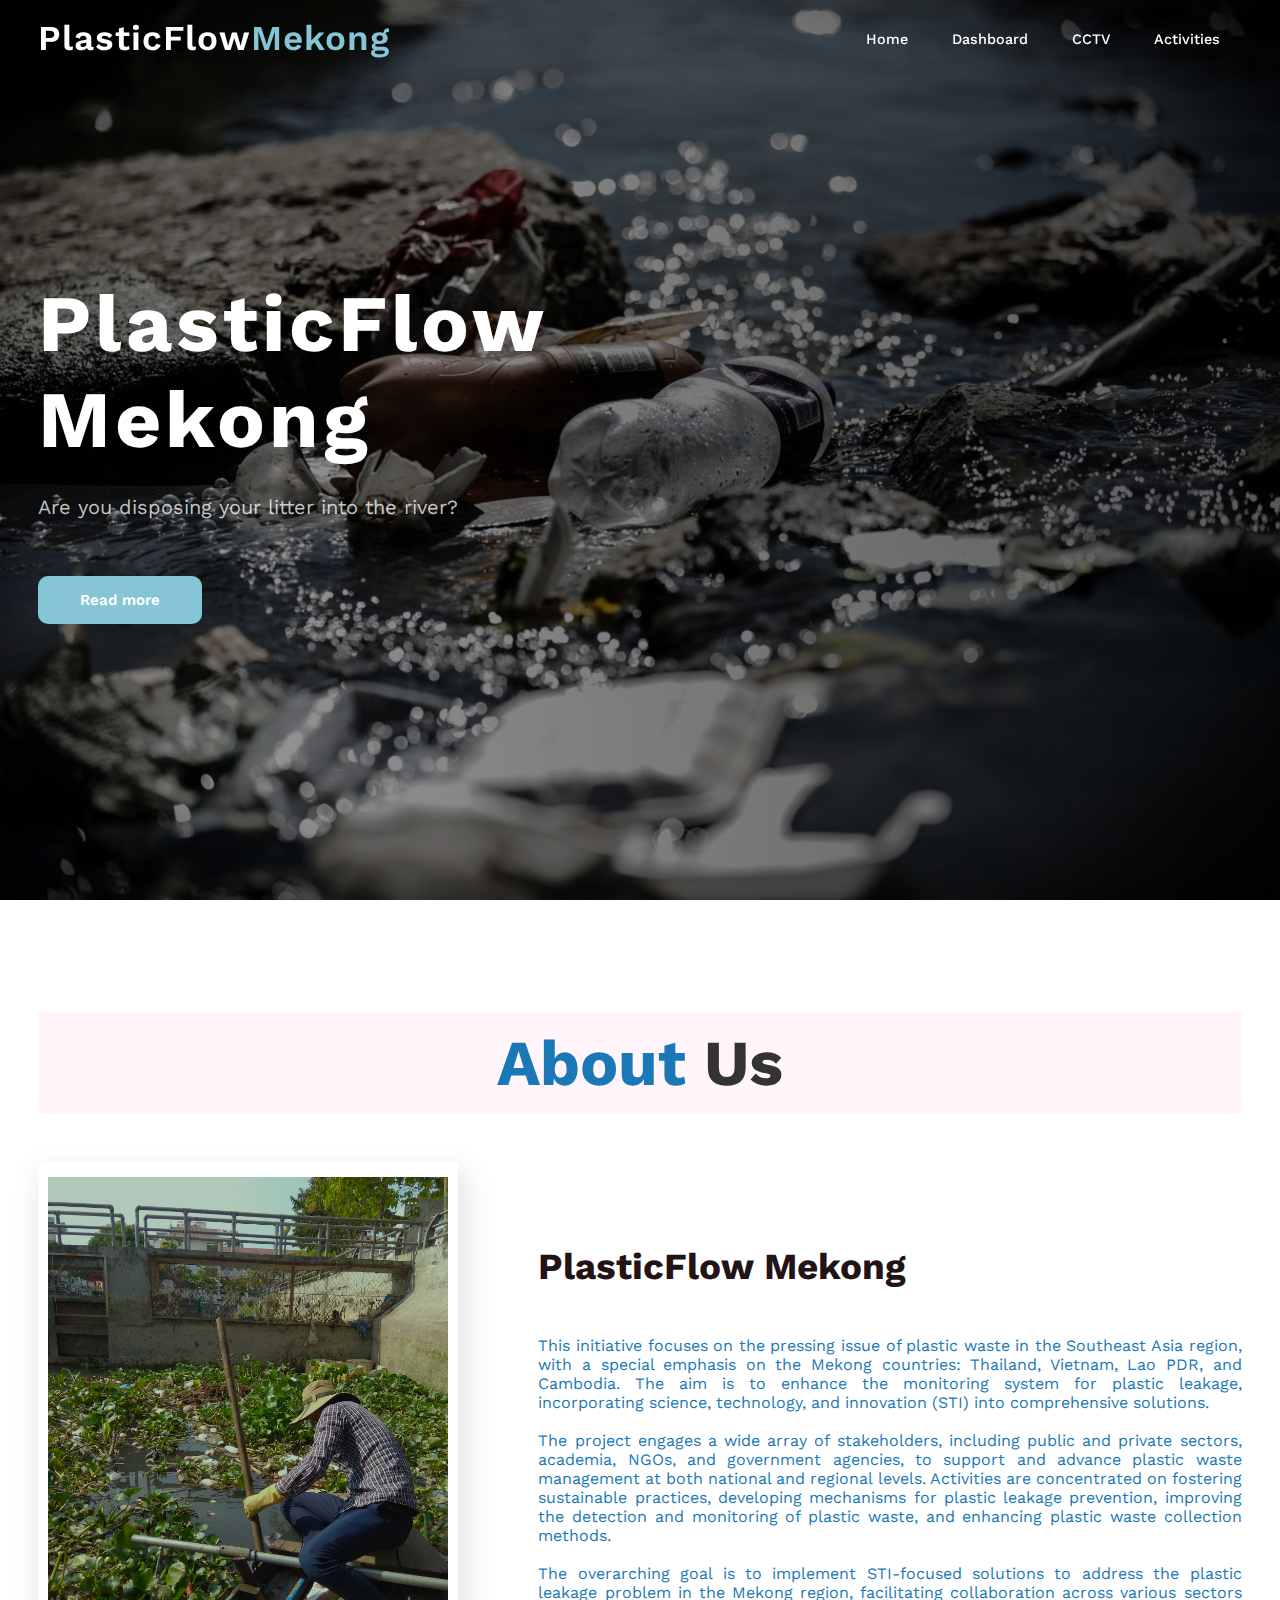
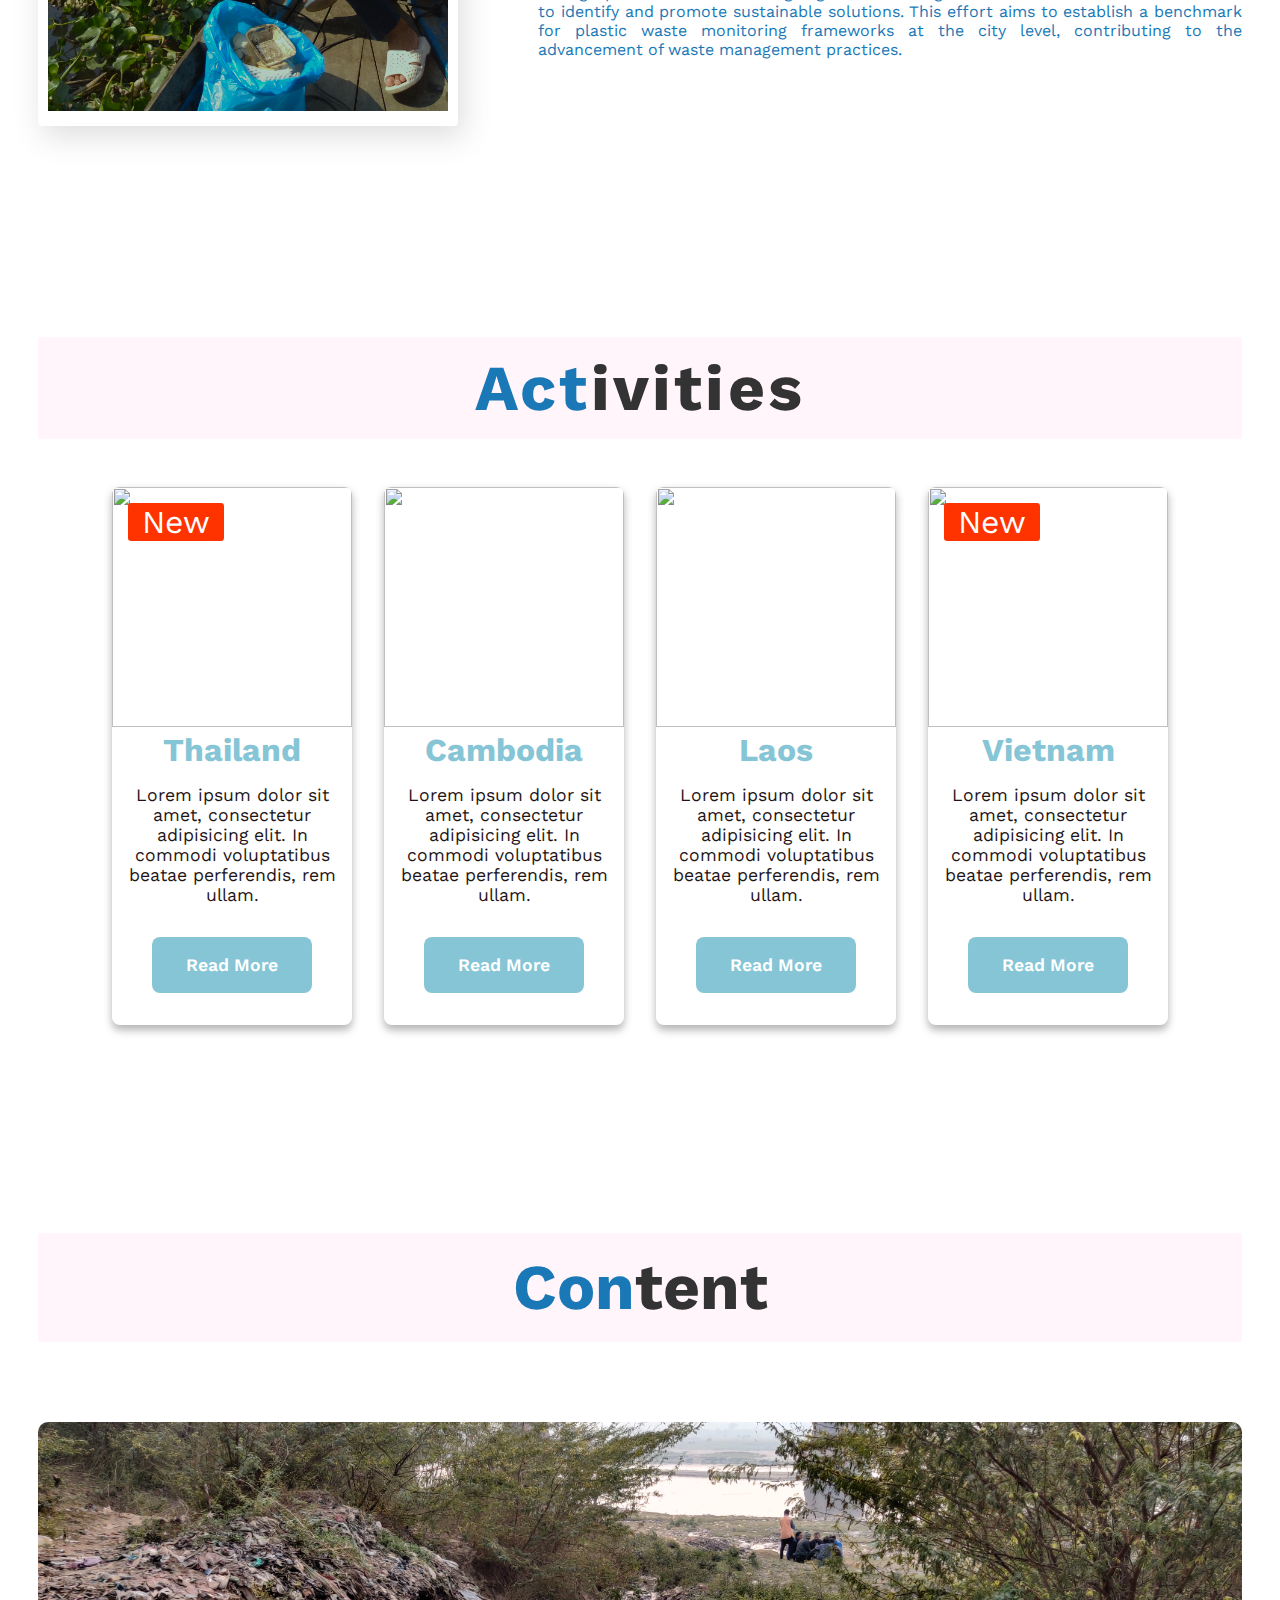
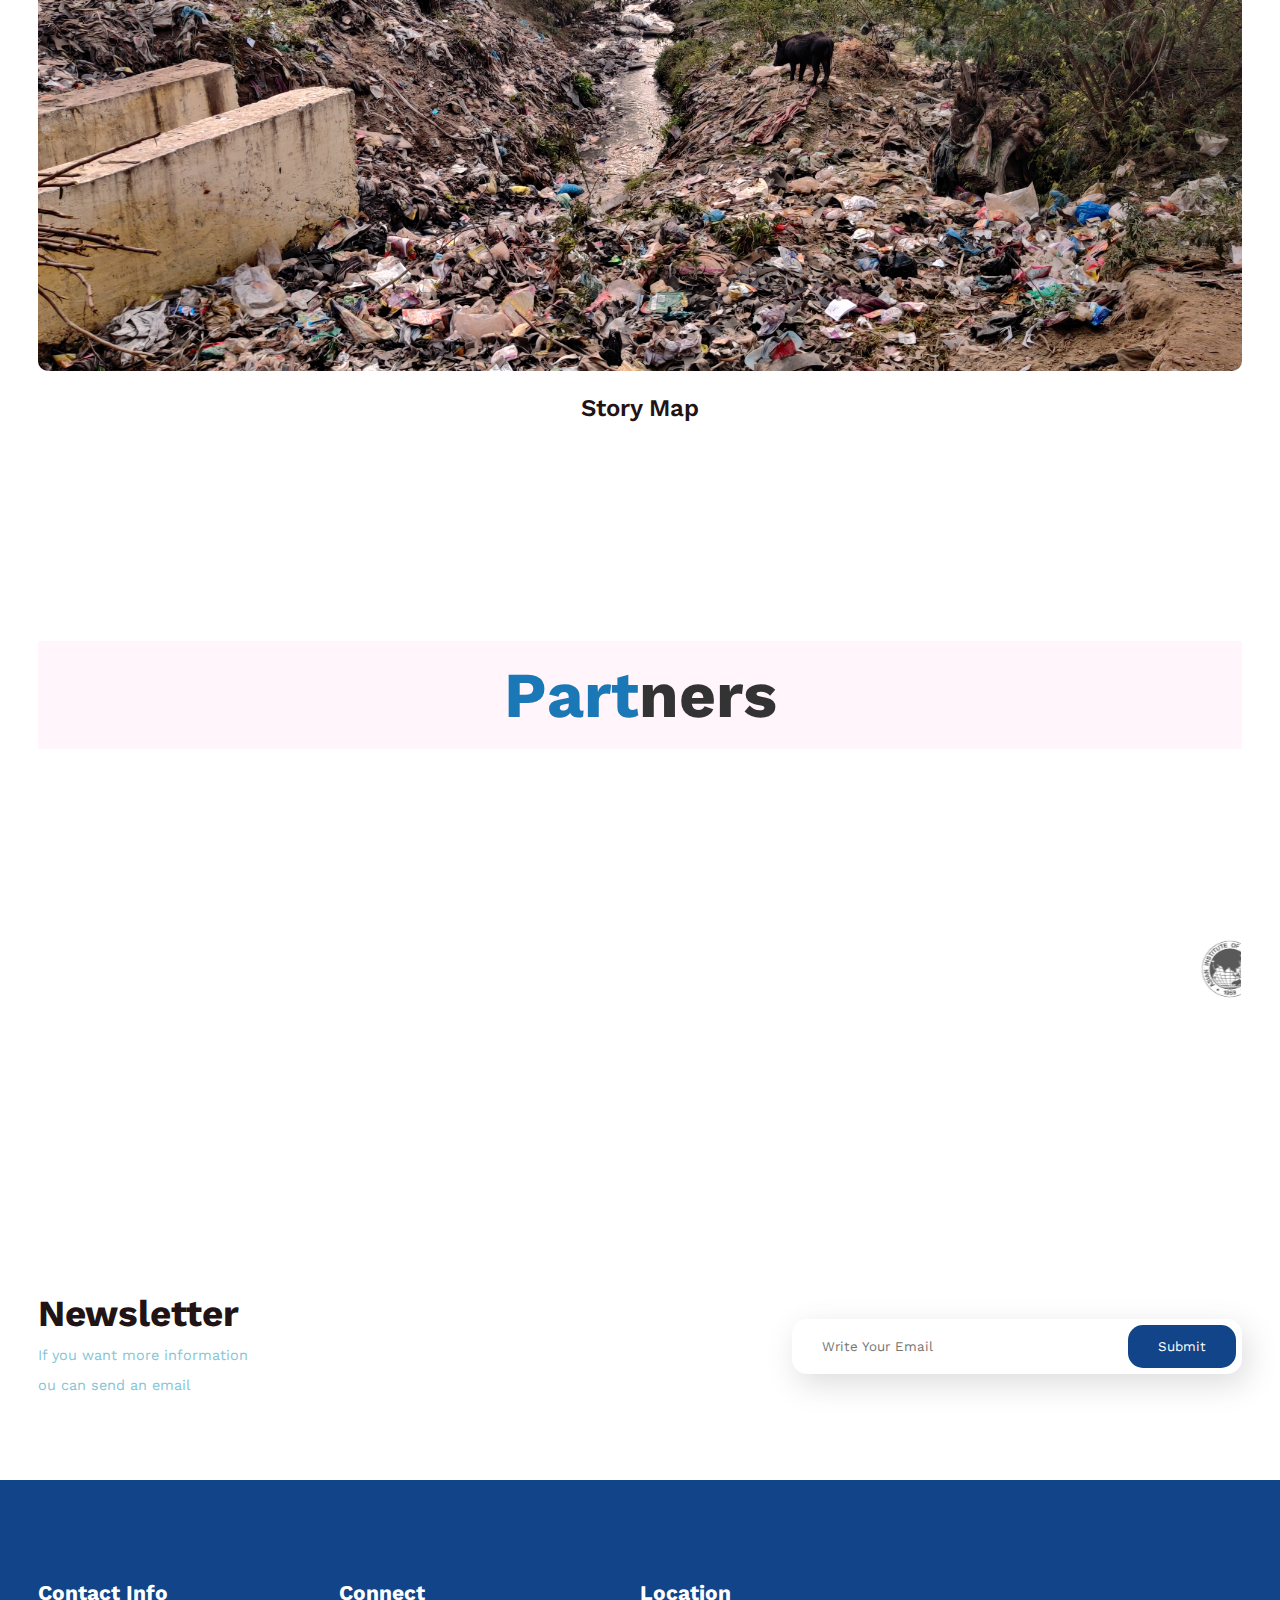
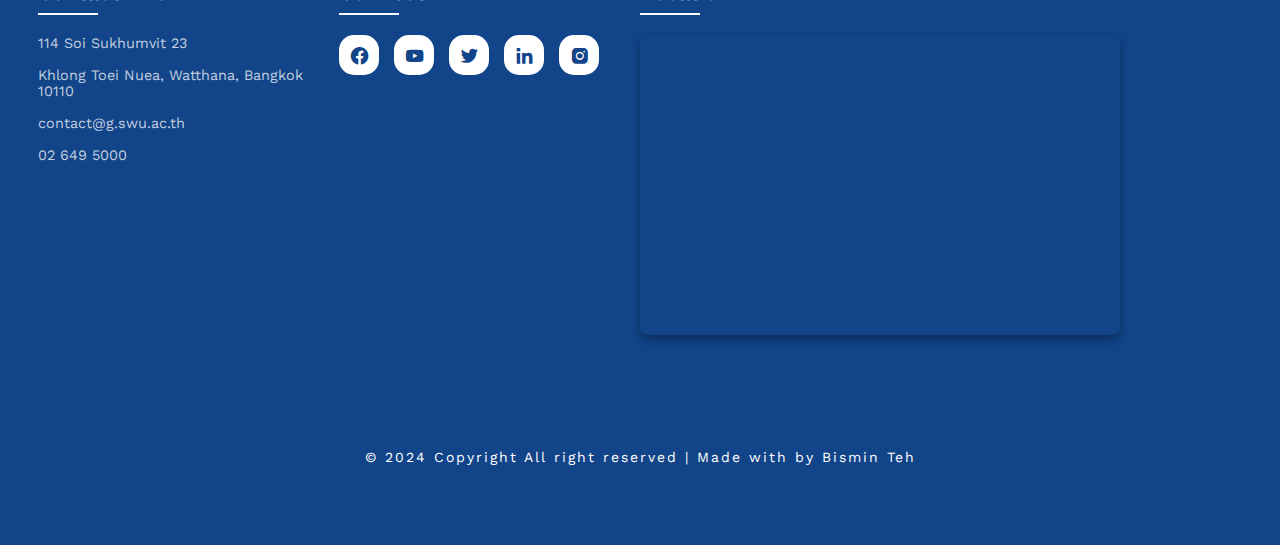
==== commit 97d3367d: "Update index.html" ====
--- a/index.html
+++ b/index.html
@@ -24,7 +24,7 @@
 
         <ul class="navbar">
             <li><a href="https://plasticflow-mekong.com/">Home</a></li>
-            <li><a href="#Mobile App">Dashboard</a></li>
+            <li><a href=https://experience.arcgis.com/experience/5688bff074554dcbb03af89ec4214122>Dashboard</a></li>
             <li><a href=https://plitter.org/cctv>CCTV</a>
             </li>
             <li>
--- a/style.css
+++ b/style.css
@@ -169,6 +169,10 @@
     background: rgba(255, 51, 153, .05);
 }
 
+.text1 span{
+    color: #1b78b6;
+}
+
 .row-items01{
     display: grid;
     grid-template-columns: repeat(auto-fit, minmax(325px, auto));
@@ -176,10 +180,13 @@
     align-items: center;
     text-align: center;
     margin-top: 3rem;
+    /* background: rgba(255, 51, 153, .05);
+    border-radius: 8px; */
 }
 
 /* .container-box01{
     background: var(--bg-color);
+    background: rgba(255, 51, 153, .05);
     border: 1px solid #f0eded;
     padding: 15px 10px;
     border-radius: 4px;
@@ -250,7 +257,7 @@
 }
 
 .heading span{
-    color: var(--second-color);
+    color: #1b78b6;
 }
 
 .feature .card-container{
@@ -258,13 +265,14 @@
     grid-template-columns: repeat(auto-fit, minmax(340px, auto));
     align-items: center;
     justify-content: center;
-    flex-wrap: wrap;
+    /* flex-wrap: wrap; */
+    flex-direction: row;
     width: 100%;
 }
 
 .feature .card-container .card{
-    width: 30rem;
-    margin: 2rem;
+    width: 15rem;
+    margin: 1rem;
     background: #fff;
     border-radius: .5rem;
     box-shadow: 0 .3rem .5rem rgba(0,0,0,0.3);
@@ -273,7 +281,7 @@
 }
 
 .feature .card-container .card img{
-    height: 25rem;
+    height: 15rem;
     width: 100%;
     object-fit: cover;
 }
@@ -285,20 +293,20 @@
 
 .feature .card-container .content .title1{
     color: var(--second-color);
-    font-size: var(--h2-font);  
+    font-size: 2rem;  
 }
 
 .feature .card-container .content p{
     color: var(--text-color);
-    font-size: 1.2rem;
+    font-size: 1.1rem;
     padding: 1rem;
 }
 
 .feature .card-container .content .btn{
-    font-size: 1.3rem;
-    margin-top: 1.4rem;
+    font-size: 1.1rem;
+    margin-top: 1rem;
     height: 3.5rem;
-    width: 12rem;
+    width: 10rem;
     border-radius: .5rem;
     outline: none;
     border: none;
@@ -354,7 +362,6 @@
     width: auto;
     padding: 15px;
     background: var(--bg-color);
-    /* box-shadow: 5px 10px 30px rgb(85 85 85/20%); */
     border-radius: 8px;
     margin-bottom: 15px;
     cursor: pointer;
@@ -375,13 +382,6 @@
     font-size: 15px;
     color: var(--second-color);
 }
-
-/* .container-box10:hover{
-    box-shadow: 5px 30px 56.1276px rgb(55 55 55 / 12%);
-    border: 1px solid transparent;
-    transform: translateY(-3px);
-} */
-
 
 .title{
     text-align: center;
@@ -396,6 +396,10 @@
     padding: 1rem;
     margin: 2rem 0;
     background: rgba(255, 51, 153, .05);
+}
+
+.title span{
+    color: #1b78b6;
 }
 
 .package-content{
@@ -505,6 +509,10 @@
     cursor: pointer;
 }
 
+.text span{
+    color: #1b78b6;
+}
+
 .newsletter{
     display: flex;
     flex-wrap: wrap;
@@ -675,9 +683,9 @@
         transition: .2s;
     }
     :root{
-        --big-font: 4.5rem;
+        --big-font: 5rem;
         --h2-font: 2.3rem;
-        --p-font: 1rem;
+        --p-font: 0.9rem;
         transition: .2s;
     }
 }
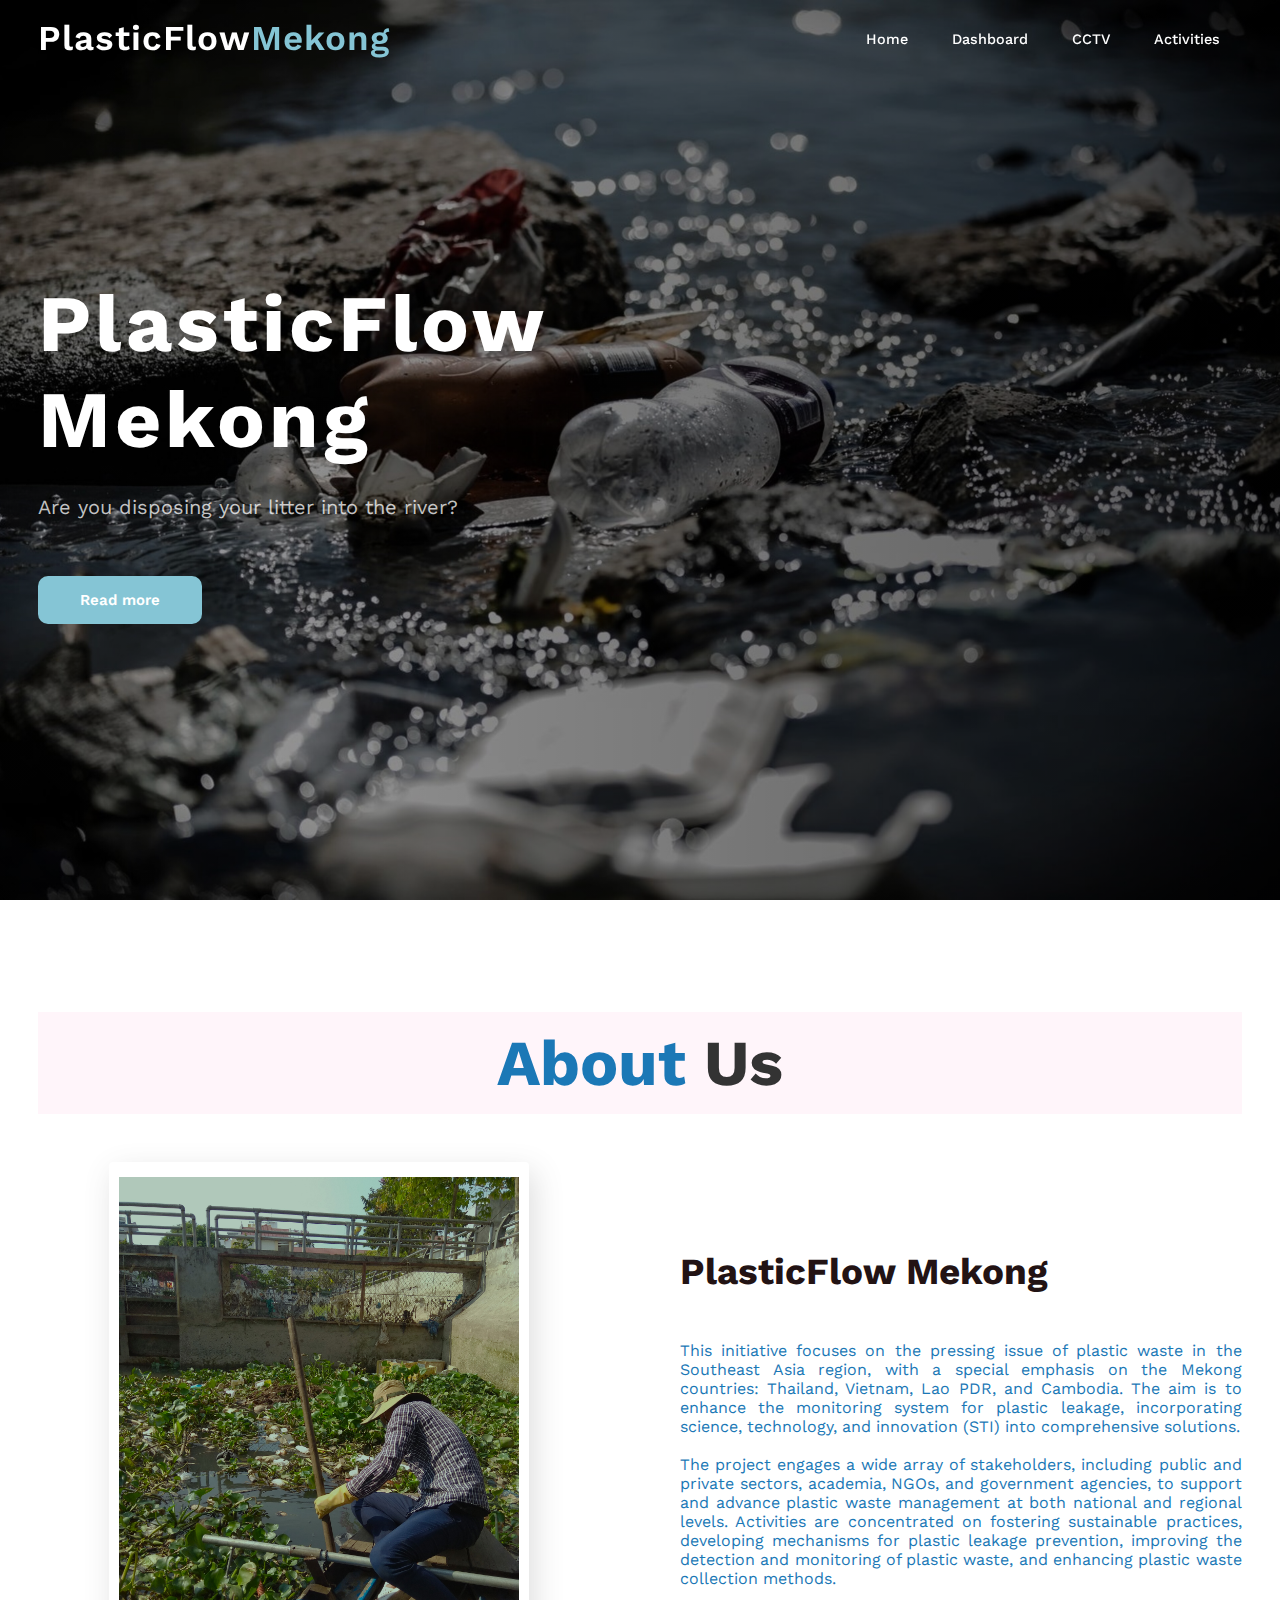
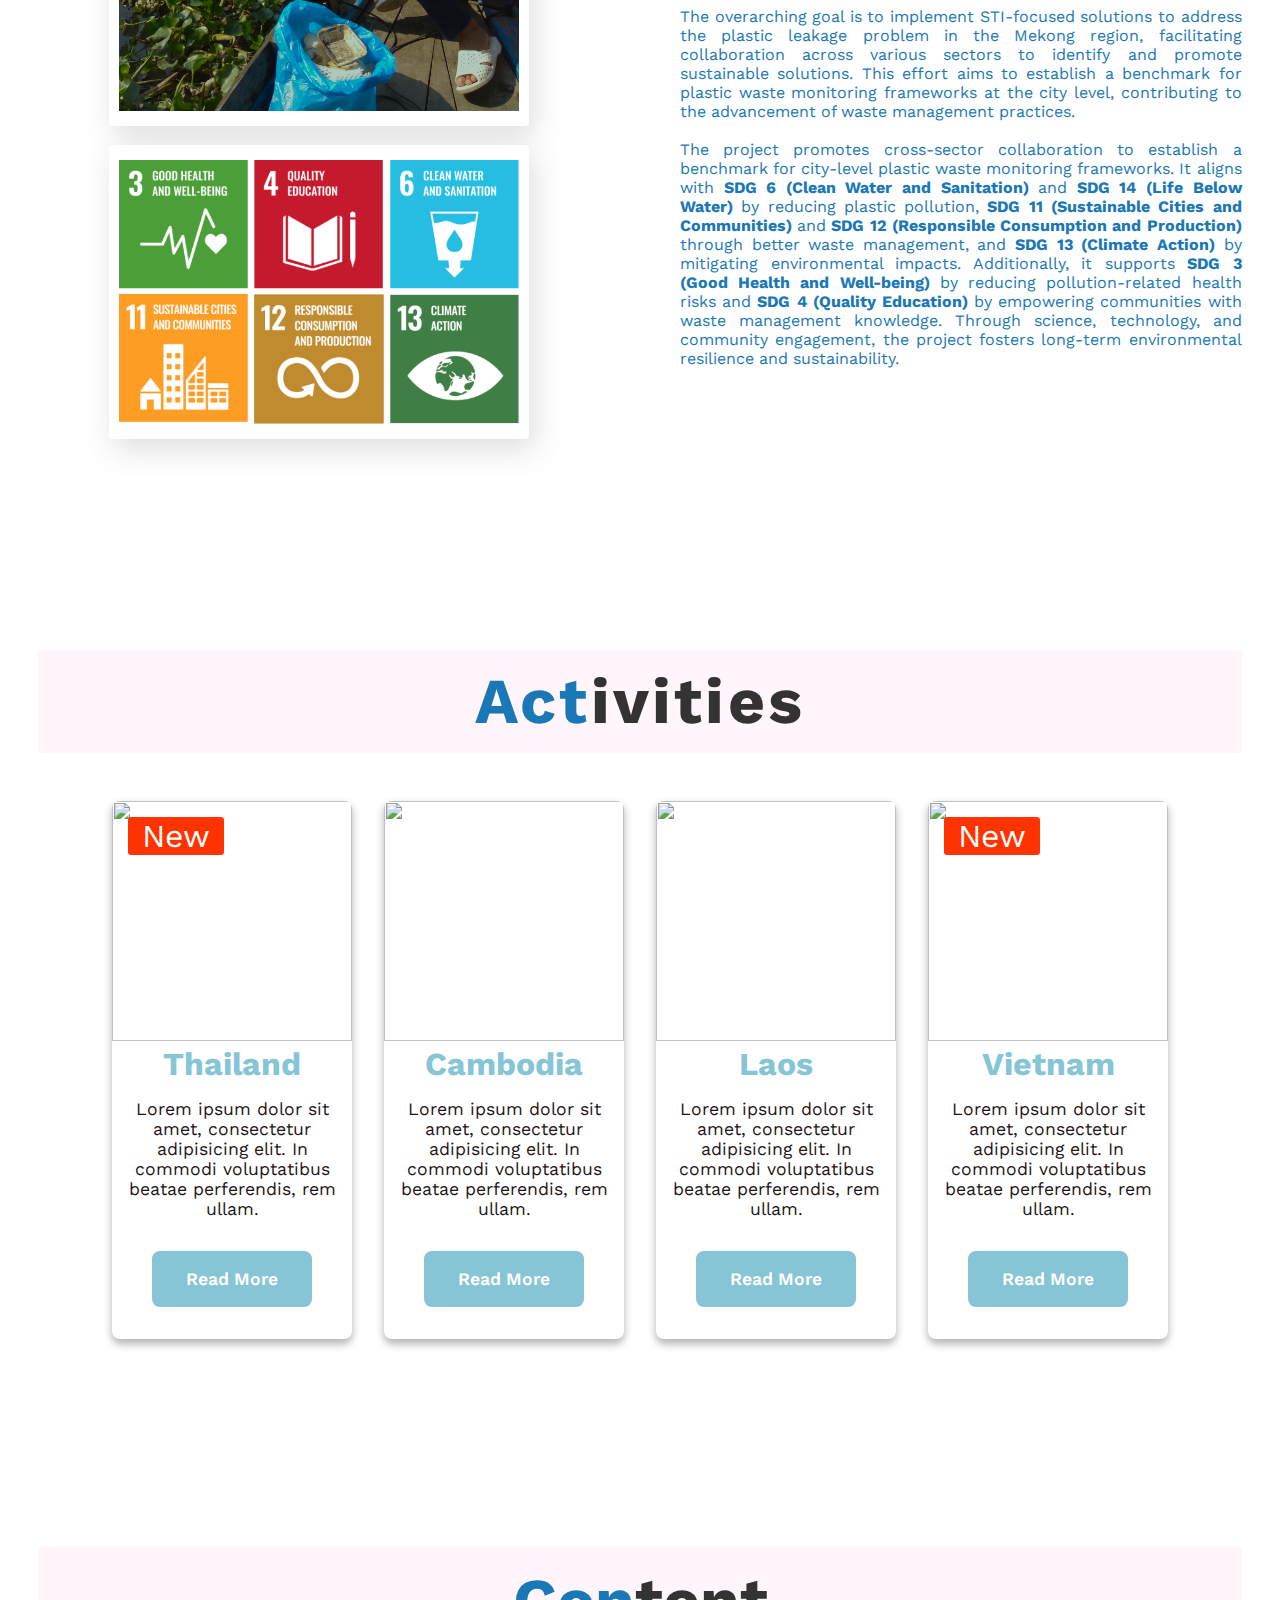
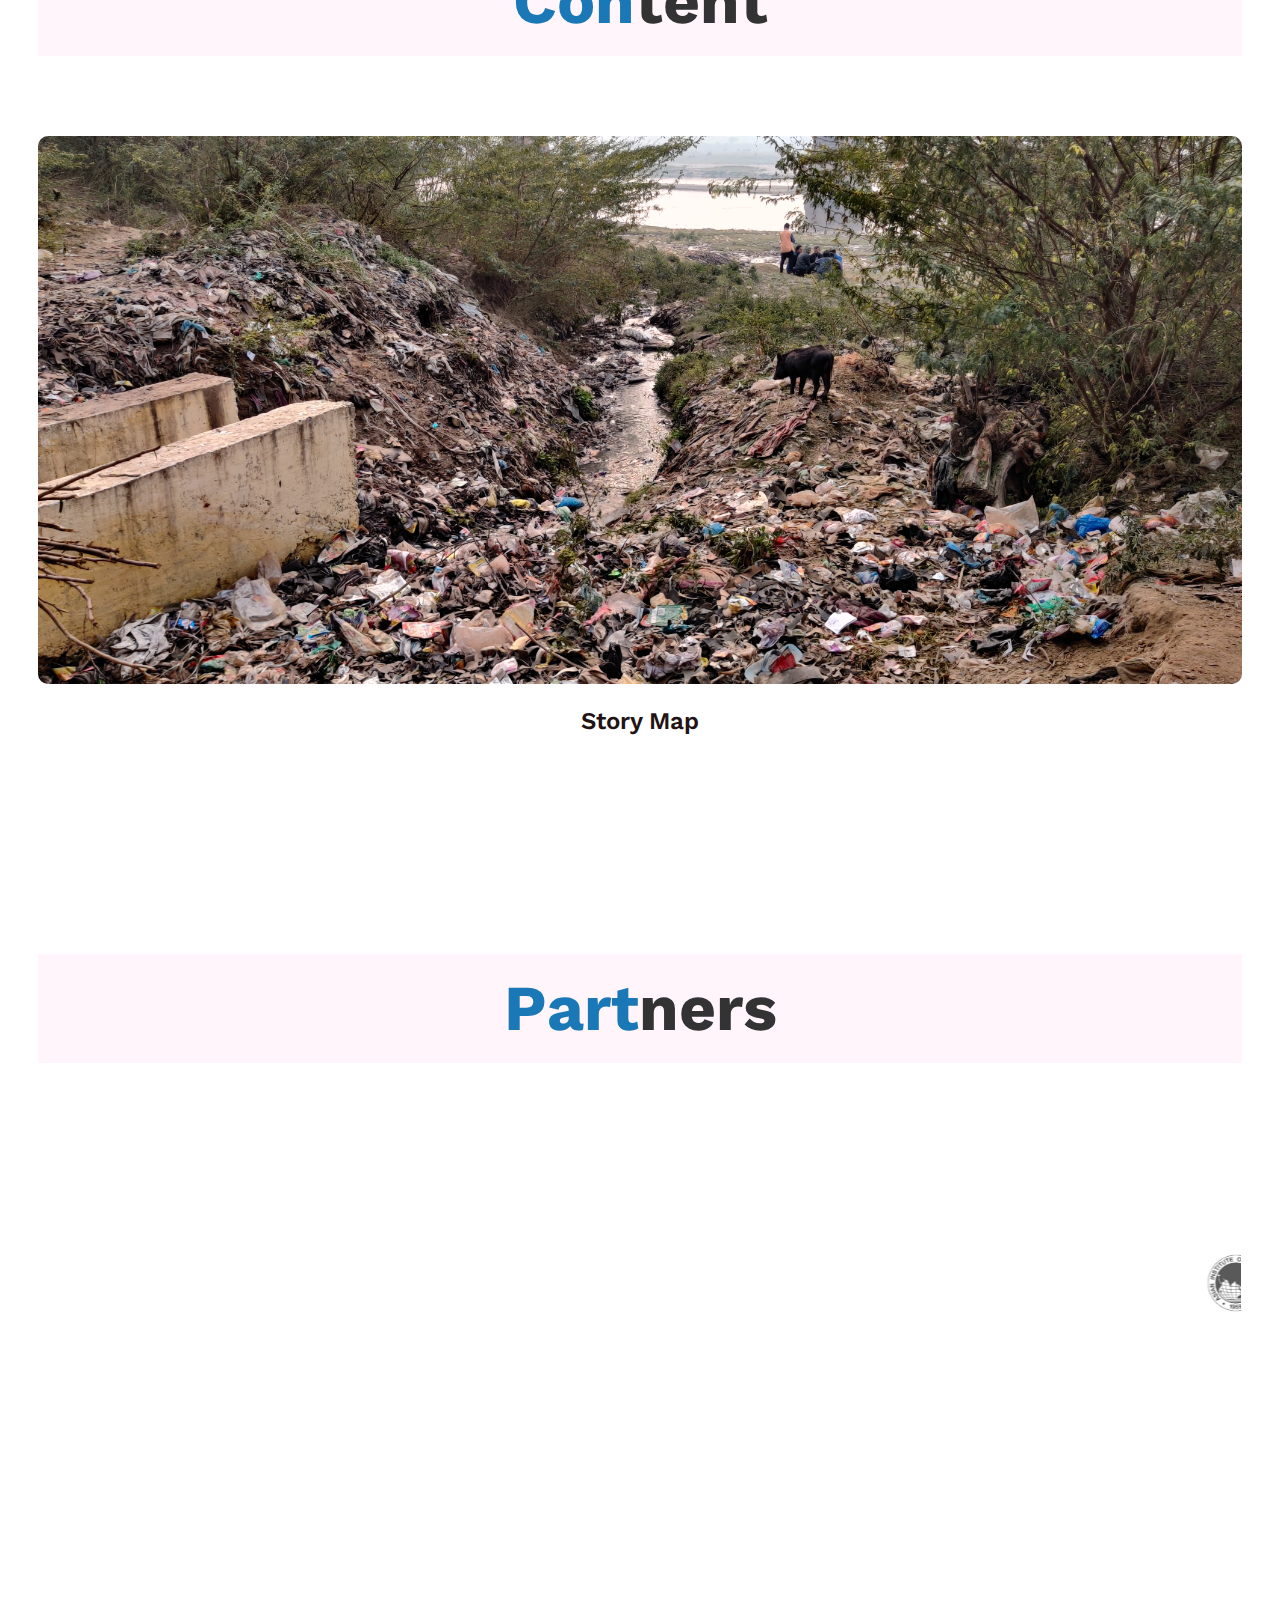
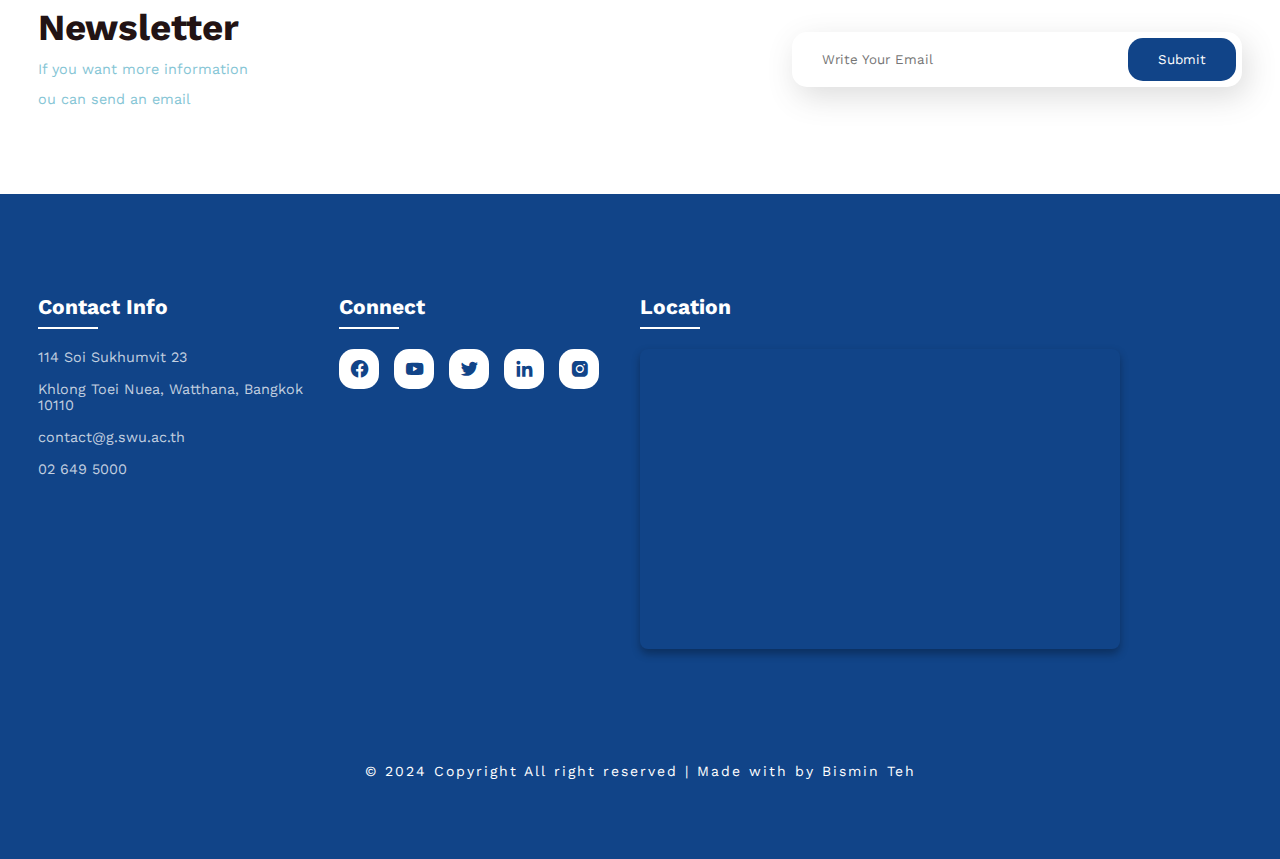
==== commit 66efc7e0: "Added SDG logos" ====
--- a/index.html
+++ b/index.html
@@ -52,15 +52,29 @@
             <div class="container-box01">
                 <div class="container-img01">
                     <img src="CanTho1.jpg">
+                    <img src="img/PFM_SDG.png">
                 </div>
                 <!-- <h4>Plaspic</h4>
                 <p>Source:www.plastic.com</p> -->
             </div>
             <div class="explain">
                 <h4>PlasticFlow Mekong</h4>
-                <p>This initiative focuses on the pressing issue of plastic waste in the Southeast Asia region, with a special emphasis on the Mekong countries: Thailand, Vietnam, Lao PDR, and Cambodia. The aim is to enhance the monitoring system for plastic leakage, incorporating science, technology, and innovation (STI) into comprehensive solutions.</p>
-                <p><br>The project engages a wide array of stakeholders, including public and private sectors, academia, NGOs, and government agencies, to support and advance plastic waste management at both national and regional levels. Activities are concentrated on fostering sustainable practices, developing mechanisms for plastic leakage prevention, improving the detection and monitoring of plastic waste, and enhancing plastic waste collection methods.</p>
-                <p><br>The overarching goal is to implement STI-focused solutions to address the plastic leakage problem in the Mekong region, facilitating collaboration across various sectors to identify and promote sustainable solutions. This effort aims to establish a benchmark for plastic waste monitoring frameworks at the city level, contributing to the advancement of waste management practices.</p>
+                <p align="justify">
+                    This initiative focuses on the pressing issue of plastic waste in the Southeast Asia region, with a special emphasis on the Mekong countries: Thailand, Vietnam, Lao PDR, and Cambodia. The aim is to enhance the monitoring system for plastic leakage, incorporating science, technology, and innovation (STI) into comprehensive solutions.
+                    <br> 
+                    <br>The project engages a wide array of stakeholders, including public and private sectors, academia, NGOs, and government agencies, to support and advance plastic waste management at both national and regional levels. Activities are concentrated on fostering sustainable practices, developing mechanisms for plastic leakage prevention, improving the detection and monitoring of plastic waste, and enhancing plastic waste collection methods.
+                    <br> 
+                    <br>The overarching goal is to implement STI-focused solutions to address the plastic leakage problem in the Mekong region, facilitating collaboration across various sectors to identify and promote sustainable solutions. This effort aims to establish a benchmark for plastic waste monitoring frameworks at the city level, contributing to the advancement of waste management practices.
+                    <br> 
+                    <br>The project promotes cross-sector collaboration to establish a benchmark for
+                    city-level plastic waste monitoring frameworks. It aligns with <b>SDG 6 (Clean Water and Sanitation)</b> and <b>SDG 14 (Life Below
+                    Water)</b> by reducing plastic pollution, <b>SDG 11 (Sustainable Cities and Communities)</b> and <b>SDG 12 (Responsible Consumption
+                    and Production)</b> through better waste management, and <b>SDG 13 (Climate Action)</b> by mitigating environmental impacts.
+                    Additionally, it supports <b>SDG 3 (Good Health and Well-being)</b> by reducing pollution-related health risks and <b>SDG 4
+                    (Quality Education)</b> by empowering communities with waste management knowledge. Through science, technology, and
+                    community engagement, the project fosters long-term environmental resilience and sustainability.
+                </p>
+
             </div>
         </div>
     </section>
@@ -69,6 +83,7 @@
     <!-- <section class="feature" id="feature">
     </section> -->
     <!-- feature section ends -->
+
 
     <!-- destination section -->
     <section class="feature" id="feature">
--- a/style.css
+++ b/style.css
@@ -221,11 +221,9 @@
 
 .explain p{
     font-size: 16px;
-    text-align: left;
-    display: flex;
+    text-align: justify;
     justify-content: flex-start;
     color: #1b78b6;
-    text-align: justify;
 }
 
 .container-box01 p{
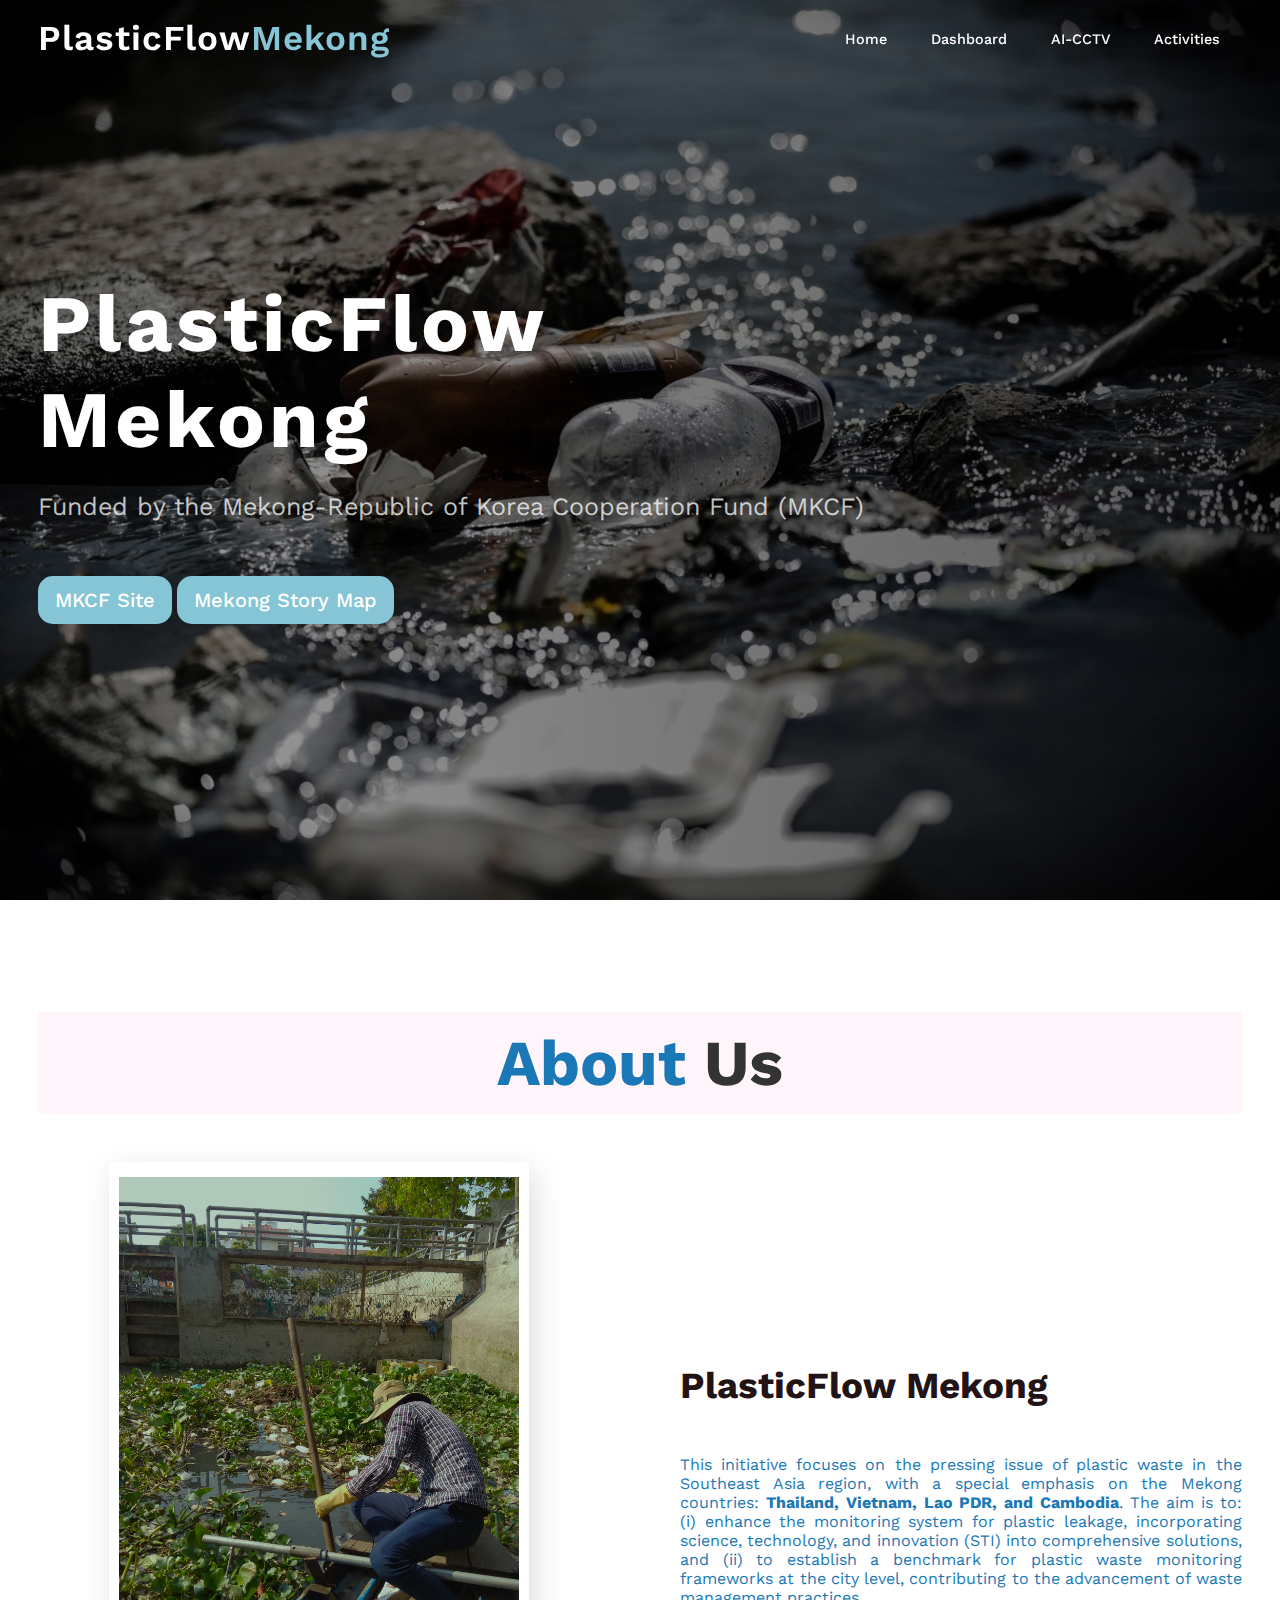
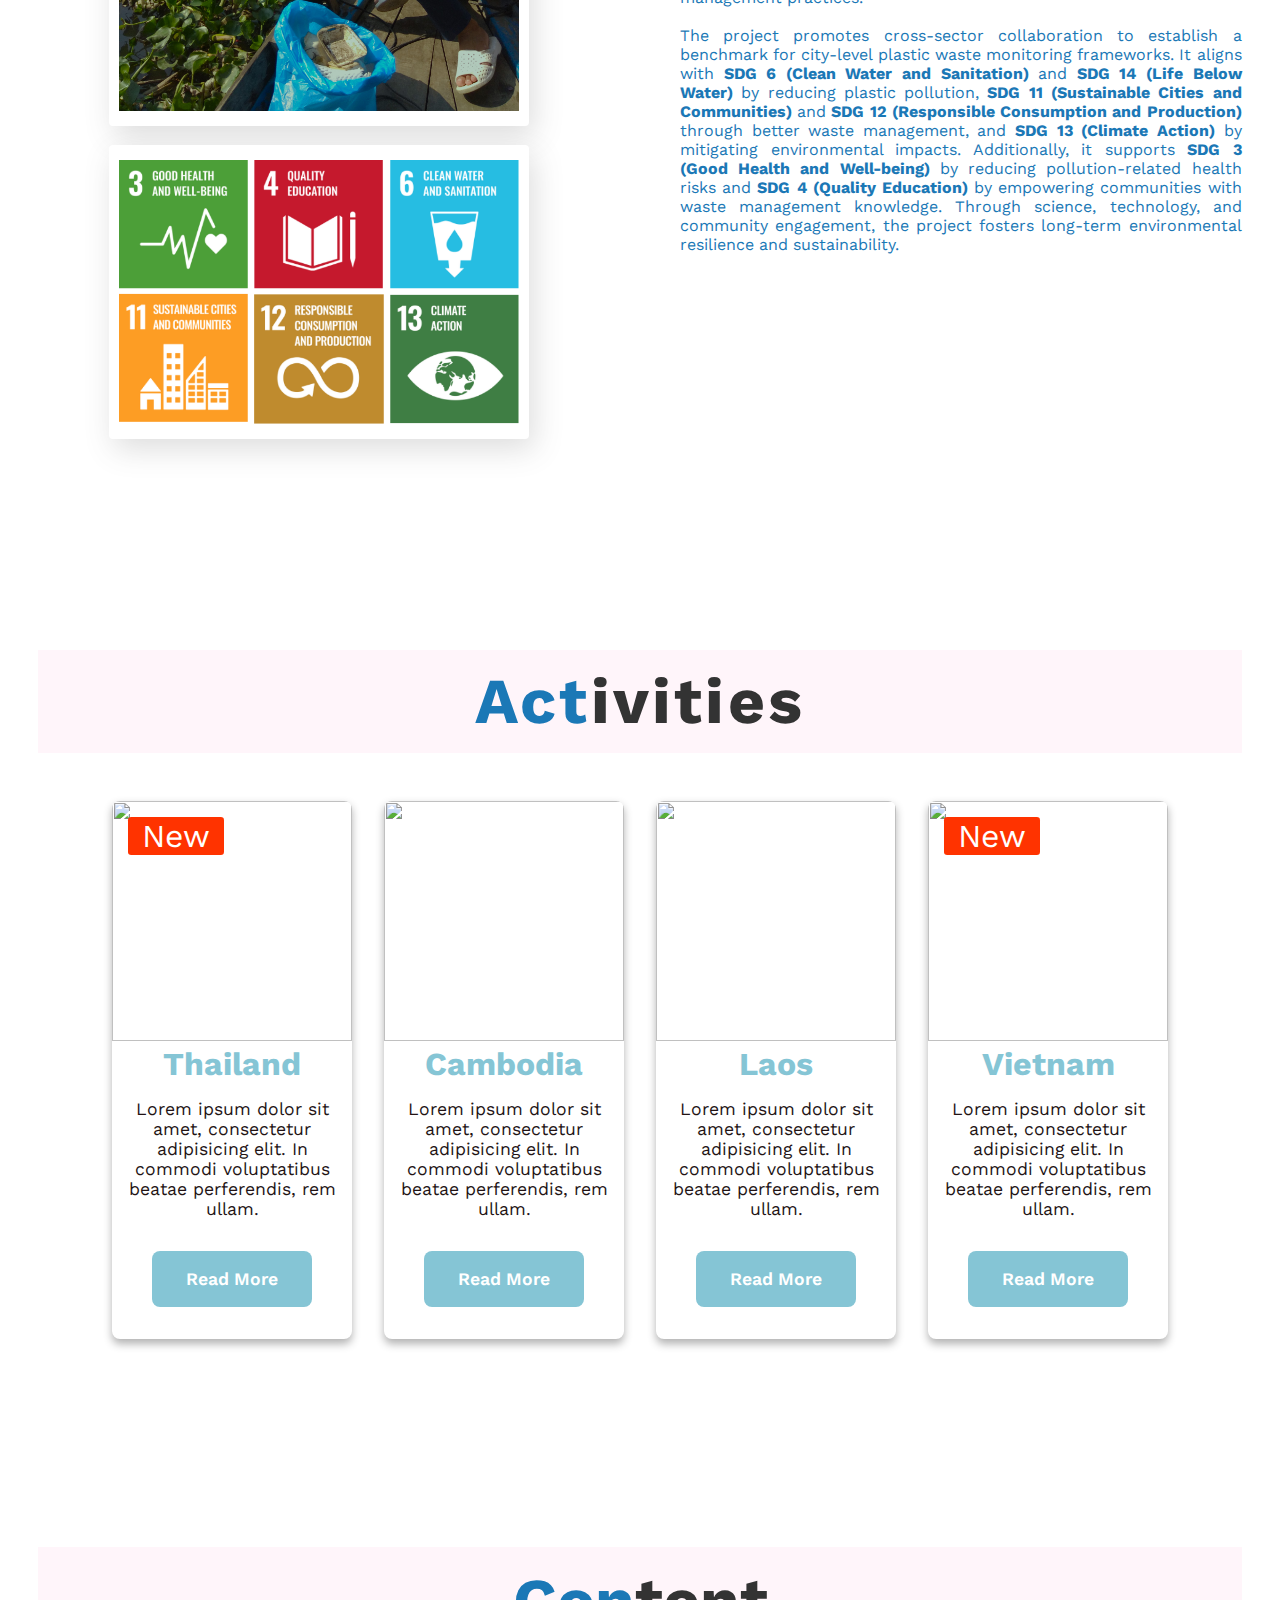
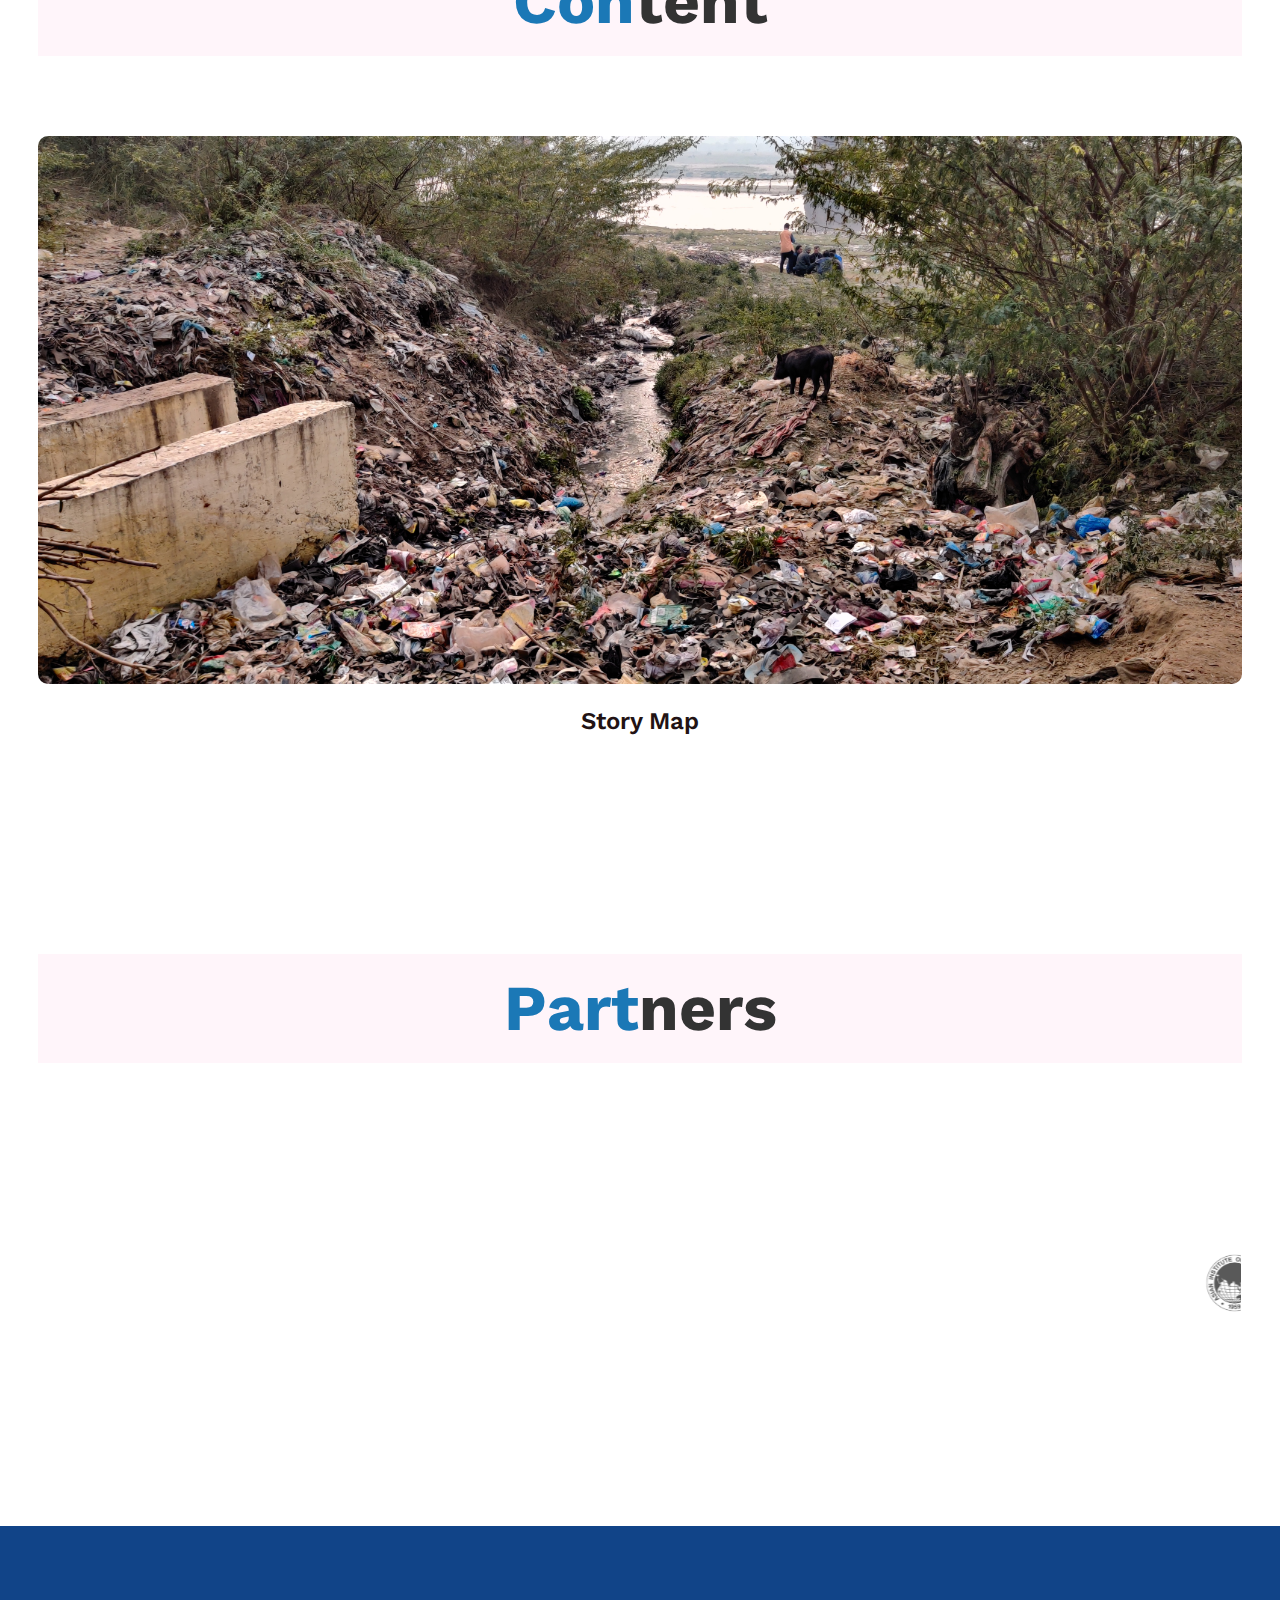
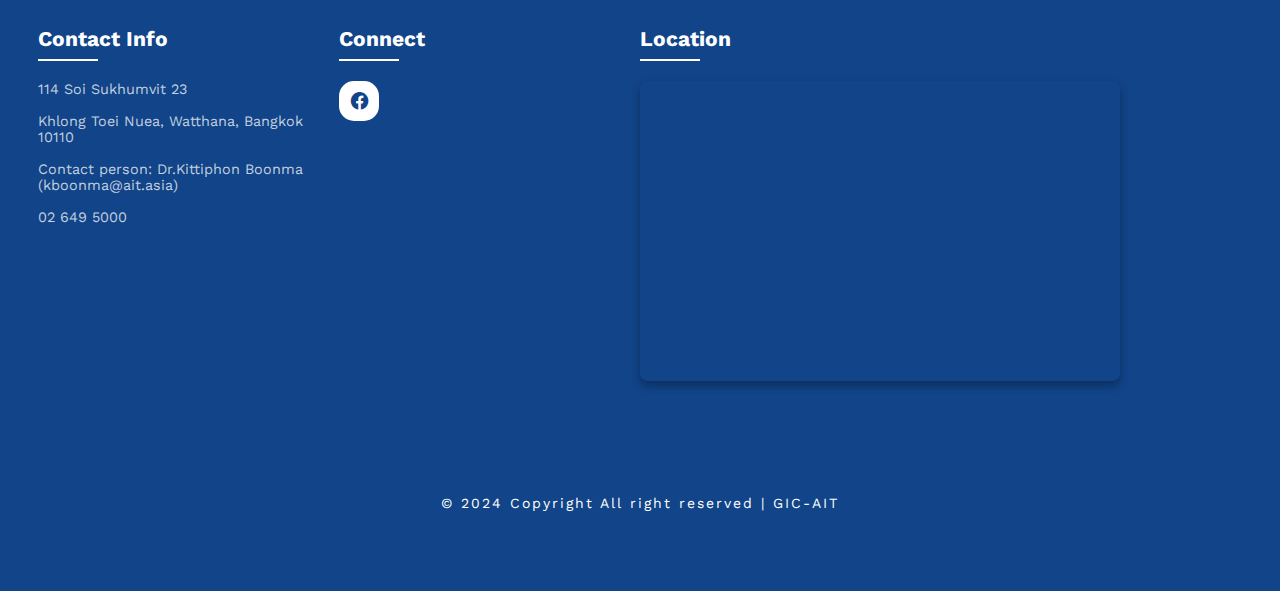
==== commit 849884b5: "Reorganised images and logos folders" ====
--- a/index.html
+++ b/index.html
@@ -2,7 +2,7 @@
 <html lang="en">
 <head>
     <meta charset="UTF-8">
-    <meta name=“viewport” content=“width=device-width, initial-scale=1.0”>
+    <meta name=“viewport” content=“width=device-width, initial-scale=1.5”>
     <title>PlasticFlowMekong</title>
     <link rel="stylesheet" type="text/css" href="style.css">
     <link rel="stylesheet"
@@ -14,7 +14,7 @@
 
 </head>
 <!-- ใส่โลโก้บน tab bar -->
-<link rel="icon" type="image/png" sizes="310x310" href="ms-icon-310x310.png">
+<link rel="icon" type="image/png" sizes="310x310" href="logo/ms-icon-310x310.png">
 
 <body>
     <!-- header -->
@@ -25,7 +25,7 @@
         <ul class="navbar">
             <li><a href="https://plasticflow-mekong.com/">Home</a></li>
             <li><a href=https://experience.arcgis.com/experience/5688bff074554dcbb03af89ec4214122>Dashboard</a></li>
-            <li><a href=https://plitter.org/cctv>CCTV</a>
+            <li><a href=https://plitter.org/cctv>AI-CCTV</a>
             </li>
             <li>
                 <a href="#Activities">Activities</a>
@@ -37,8 +37,9 @@
     <section class="home" id="home">
         <div class="home-text">
             <h1>PlasticFlow <br>Mekong</h1>
-            <p>Are you disposing your litter into the river?</p>
-            <a href="#" class="home-btn">Read more</a>
+            <p>Funded by the Mekong-Republic of Korea Cooperation Fund (MKCF)</p>
+            <a href="#" class="home-btn">MKCF Site</a>
+            <a href="https://storymaps.arcgis.com/stories/3e75d15900d6492fb5d6f3f53f3b652d" class="home-btn">Mekong Story Map</a>
         </div>
     </section>
 
@@ -51,7 +52,7 @@
         <div class="row-items01">
             <div class="container-box01">
                 <div class="container-img01">
-                    <img src="CanTho1.jpg">
+                    <img src="img/CanTho1.jpg">
                     <img src="img/PFM_SDG.png">
                 </div>
                 <!-- <h4>Plaspic</h4>
@@ -60,11 +61,8 @@
             <div class="explain">
                 <h4>PlasticFlow Mekong</h4>
                 <p align="justify">
-                    This initiative focuses on the pressing issue of plastic waste in the Southeast Asia region, with a special emphasis on the Mekong countries: Thailand, Vietnam, Lao PDR, and Cambodia. The aim is to enhance the monitoring system for plastic leakage, incorporating science, technology, and innovation (STI) into comprehensive solutions.
-                    <br> 
-                    <br>The project engages a wide array of stakeholders, including public and private sectors, academia, NGOs, and government agencies, to support and advance plastic waste management at both national and regional levels. Activities are concentrated on fostering sustainable practices, developing mechanisms for plastic leakage prevention, improving the detection and monitoring of plastic waste, and enhancing plastic waste collection methods.
-                    <br> 
-                    <br>The overarching goal is to implement STI-focused solutions to address the plastic leakage problem in the Mekong region, facilitating collaboration across various sectors to identify and promote sustainable solutions. This effort aims to establish a benchmark for plastic waste monitoring frameworks at the city level, contributing to the advancement of waste management practices.
+                    This initiative focuses on the pressing issue of plastic waste in the Southeast Asia region, with a special emphasis on the Mekong countries: <b>Thailand, Vietnam, Lao PDR, and Cambodia</b>. The aim is to: 
+                    (i) enhance the monitoring system for plastic leakage, incorporating science, technology, and innovation (STI) into comprehensive solutions, and (ii) to establish a benchmark for plastic waste monitoring frameworks at the city level, contributing to the advancement of waste management practices.
                     <br> 
                     <br>The project promotes cross-sector collaboration to establish a benchmark for
                     city-level plastic waste monitoring frameworks. It aligns with <b>SDG 6 (Clean Water and Sanitation)</b> and <b>SDG 14 (Life Below
@@ -93,7 +91,7 @@
             
             <div class="card">
                 <span class="discounts">New</span>
-                <img src="bkk.jpg" alt="">
+                <img src="img/bkk.jpg" alt="">
                 <div class="content">
                     <h3 class="title1">Thailand</h3>
                     <p>Lorem ipsum dolor sit amet, consectetur adipisicing elit. In commodi voluptatibus beatae perferendis, rem ullam.</p>
@@ -107,7 +105,7 @@
     
             <div class="card">
                 <!-- <span class="discounts">-35%</span> -->
-                <img src="cambodia.jpg" alt="">
+                <img src="img/cambodia.jpg" alt="">
                 <div class="content">
                     <h3 class="title1">Cambodia</h3>
                     <p>Lorem ipsum dolor sit amet, consectetur adipisicing elit. In commodi voluptatibus beatae perferendis, rem ullam.</p>
@@ -121,7 +119,7 @@
     
             <div class="card">
                 <!-- <span class="discounts">-35%</span> -->
-                <img src="laos.jpg" alt="">
+                <img src="img/laos.jpg" alt="">
                 <div class="content">
                     <h3 class="title1">Laos</h3>
                     <p>Lorem ipsum dolor sit amet, consectetur adipisicing elit. In commodi voluptatibus beatae perferendis, rem ullam.</p>
@@ -135,7 +133,7 @@
     
             <div class="card">
                 <span class="discounts">New</span>
-                <img src="vietnam.jpg" alt="">
+                <img src="img/vietnam.jpg" alt="">
                 <div class="content">
                     <h3 class="title1">Vietnam</h3>
                     <p>Lorem ipsum dolor sit amet, consectetur adipisicing elit. In commodi voluptatibus beatae perferendis, rem ullam.</p>
@@ -179,7 +177,7 @@
 
             <div class="box">
                 <div class="thum">
-                    <a href="https://storymaps.arcgis.com/stories/3e75d15900d6492fb5d6f3f53f3b652d"><img src="India2.jpg"></a>
+                    <a href="https://storymaps.arcgis.com/stories/3e75d15900d6492fb5d6f3f53f3b652d"><img src="img/India2.jpg"></a>
                 </div>
 
                 <div class="dest-content">
@@ -207,15 +205,15 @@
     
                 <div class="container-img10">
                     <marquee behavior="" direction="left" scrollamount="6.5">
-                    <a href="https://ait.ac.th/centre/geoinformatics-center/"><img src="1.1.png"></a><a href="#"><img src="1.2.jpg"></a>
-                    <a href="#"><img src="1.3.png"></a><a href="#"><img src="1.4.png"></a><a href="#"><img src="1.5.png"></a>
-                    <a href="#"><img src="1.6.png"></a><a href="#"><img src="1.7.png"></a><a href="#"><img src="1.8.png"></a><a href="#S"><img src="1.9.png"></a>
+                    <a href="https://ait.ac.th/centre/geoinformatics-center/"><img src="logo/1.1.png"></a><a href="#"><img src="logo/1.2.jpg"></a>
+                    <a href="#"><img src="logo/1.3.png"></a><a href="#"><img src="logo/1.4.png"></a><a href="#"><img src="logo/1.5.png"></a>
+                    <a href="#"><img src="logo/1.6.png"></a><a href="#"><img src="logo/1.7.png"></a><a href="#"><img src="logo/1.8.png"></a><a href="#S"><img src="logo/1.9.png"></a>
                     </marquee>
             </div>
         </div>
     </section>
 
-    <!-- Newsletter section -->
+    <!-- Newsletter section
     <section class="newsletter">
         <div class="news-text">
             <h2>Newsletter</h2>
@@ -228,7 +226,7 @@
                 <input type="submit" value="Submit">
             </form>
         </div>
-    </section>
+    </section> -->
 
     <!-- footer -->
     <section id="contact">
@@ -259,7 +257,7 @@
                     <ul>
                         <li><a href="#">114 Soi Sukhumvit 23 </a></li>
                         <li><a href="#">Khlong Toei Nuea, Watthana, Bangkok 10110</a></li>
-                        <li><a href="#">contact@g.swu.ac.th</a></li>
+                        <li><a href="#">Contact person: Dr.Kittiphon Boonma (kboonma@ait.asia)</a></li>
                         <li><a href="#">02 649 5000</a></li>
                     </ul>
                 </div>
@@ -267,11 +265,11 @@
                 <div class="list">
                     <h4>Connect</h4>
                     <div class="social">
-                        <a href="https://www.facebook.com/AITasia/"><i class='bx bxl-facebook-circle'></i></a>
-                        <a href="https://www.youtube.com/user/aitasia"><i class='bx bxl-youtube'></i></a>
-                        <a href="https://twitter.com/i/flow/login?redirect_after_login=%2Faitasia"><i class='bx bxl-twitter'></i></a>
-                        <a href="https://www.linkedin.com/school/ait-asia/"><i class='bx bxl-linkedin' ></i></a>
-                        <a href="https://www.instagram.com/aitasia/"><i class='bx bxl-instagram-alt' ></i></a>
+                        <a href="https://www.facebook.com/profile.php?id=61561085350741&sk=about"><i class='bx bxl-facebook-circle'></i></a>
+                        <!-- <a href="https://www.youtube.com/user/aitasia"><i class='bx bxl-youtube'></i></a> -->
+                        <!-- <a href="https://twitter.com/i/flow/login?redirect_after_login=%2Faitasia"><i class='bx bxl-twitter'></i></a> -->
+                        <!-- <a href="https://www.linkedin.com/school/ait-asia/"><i class='bx bxl-linkedin' ></i></a> -->
+                        <!-- <a href="https://www.instagram.com/aitasia/"><i class='bx bxl-instagram-alt' ></i></a> -->
                     </div>
                 </div>
 
@@ -286,7 +284,7 @@
         </div>
 
         <div class="end-text">
-            <p>© 2024 Copyright All right reserved | Made with by Bismin Teh</p>
+            <p>© 2024 Copyright All right reserved | GIC-AIT</p>
 
         </div>
     </section>
--- a/style.css
+++ b/style.css
@@ -85,7 +85,7 @@
     position: relative;
     height: 100vh;
     width: 100%;
-    background-image: linear-gradient(to left, rgba(0,0,0,0.6), rgba(0,0,0,0.3)), url(cover.jpg);
+    background-image: linear-gradient(to left, rgba(0,0,0,0.6), rgba(0,0,0,0.3)), url(img/cover.jpg);
     background-size: cover;
     background-position: center;
     display: grid;
@@ -103,7 +103,7 @@
 
 .home-text p{
     color: #ffffffbf;
-    font-size: 20px;
+    font-size: 25px;
     font-weight: 400;
     line-height: 38px;
     margin-bottom: 50px;
@@ -111,18 +111,18 @@
 
 .home-btn{
     display: inline-block;
-    padding: 13px 40px;
+    padding: 10px 15px;
     background: var(--second-color);
     color: var(--bg-color);
-    font-size: 15px;
-    font-weight: 600;
+    font-size: 20px;
+    font-weight: 500;
     border: 2px solid transparent;
-    border-radius: 10px;
+    border-radius: 15px;
     transition: all .50s ease;
     cursor: pointer;
 }
 .home-btn:hover{
-    transform: translateX(10px);
+    transform: translateX(4px);
     border: 2px solid var(--bg-color);
     background: transparent;
     color: var(--bg-color);
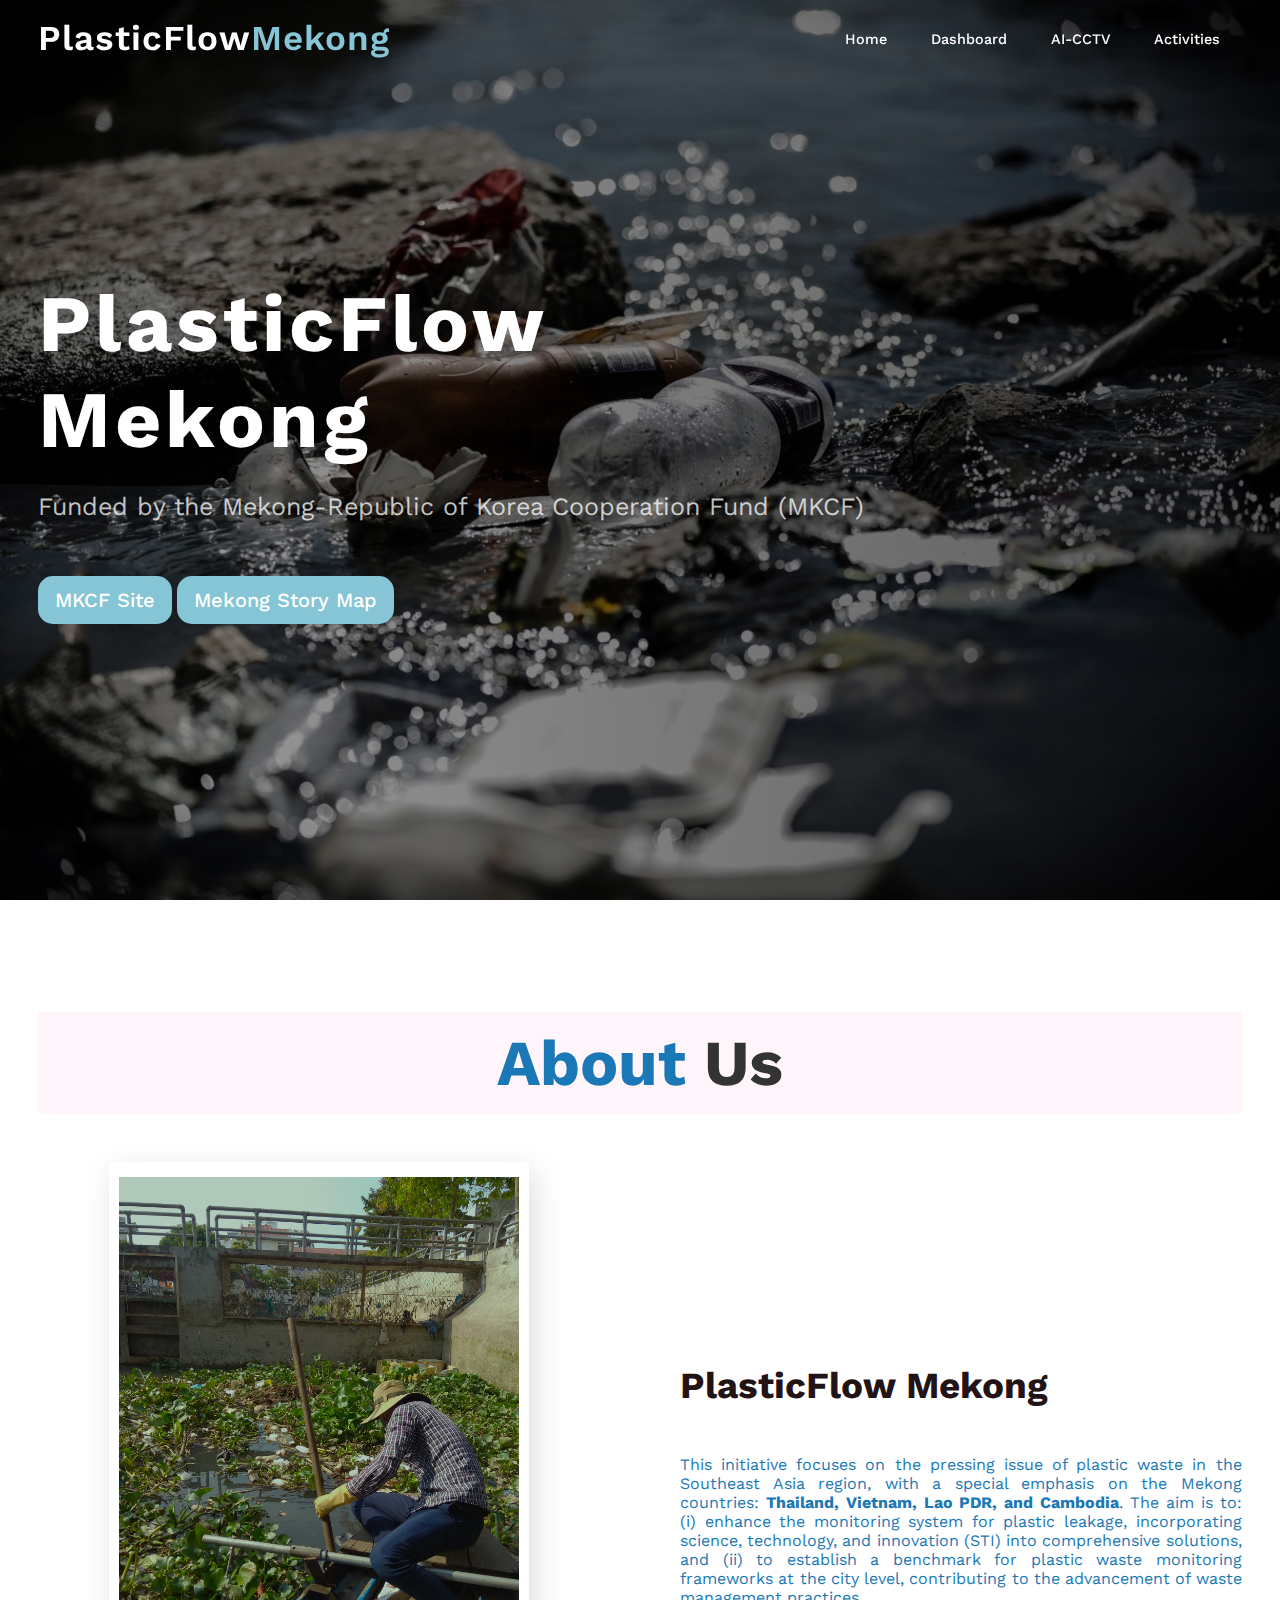
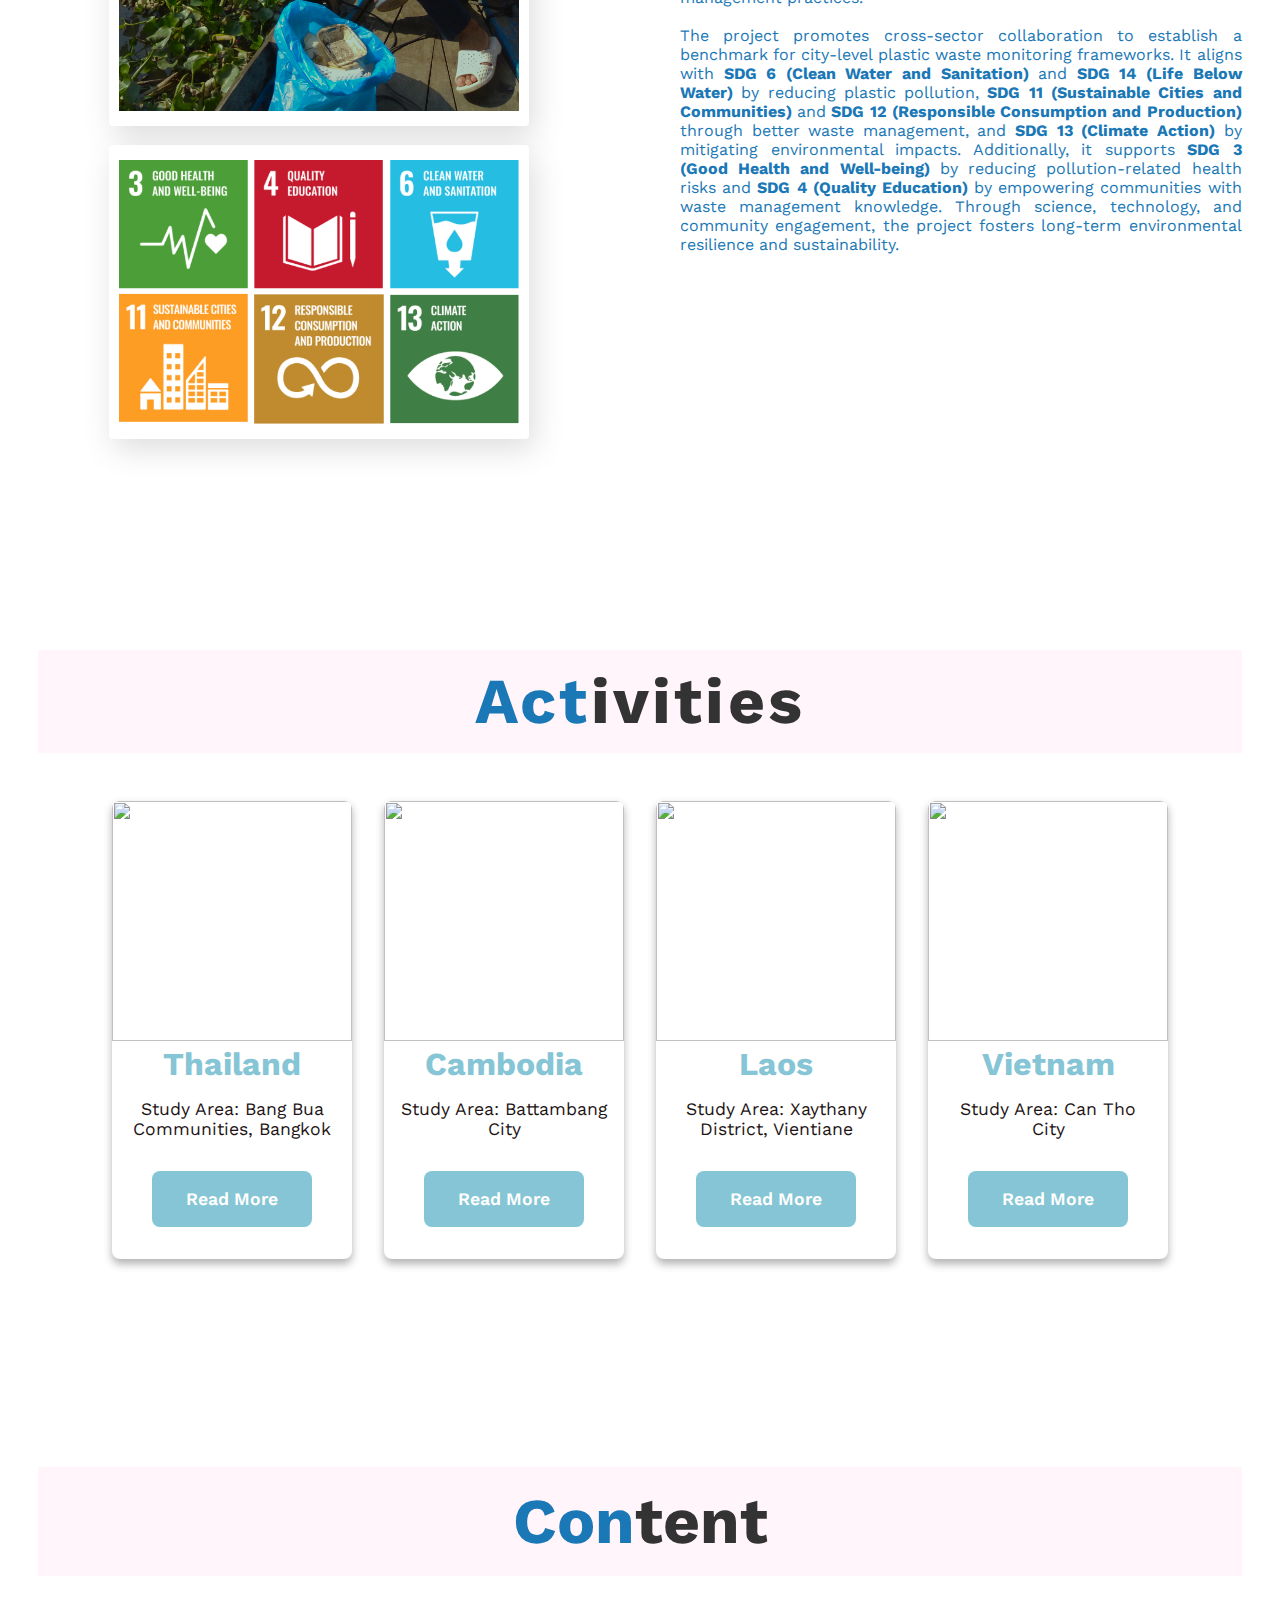
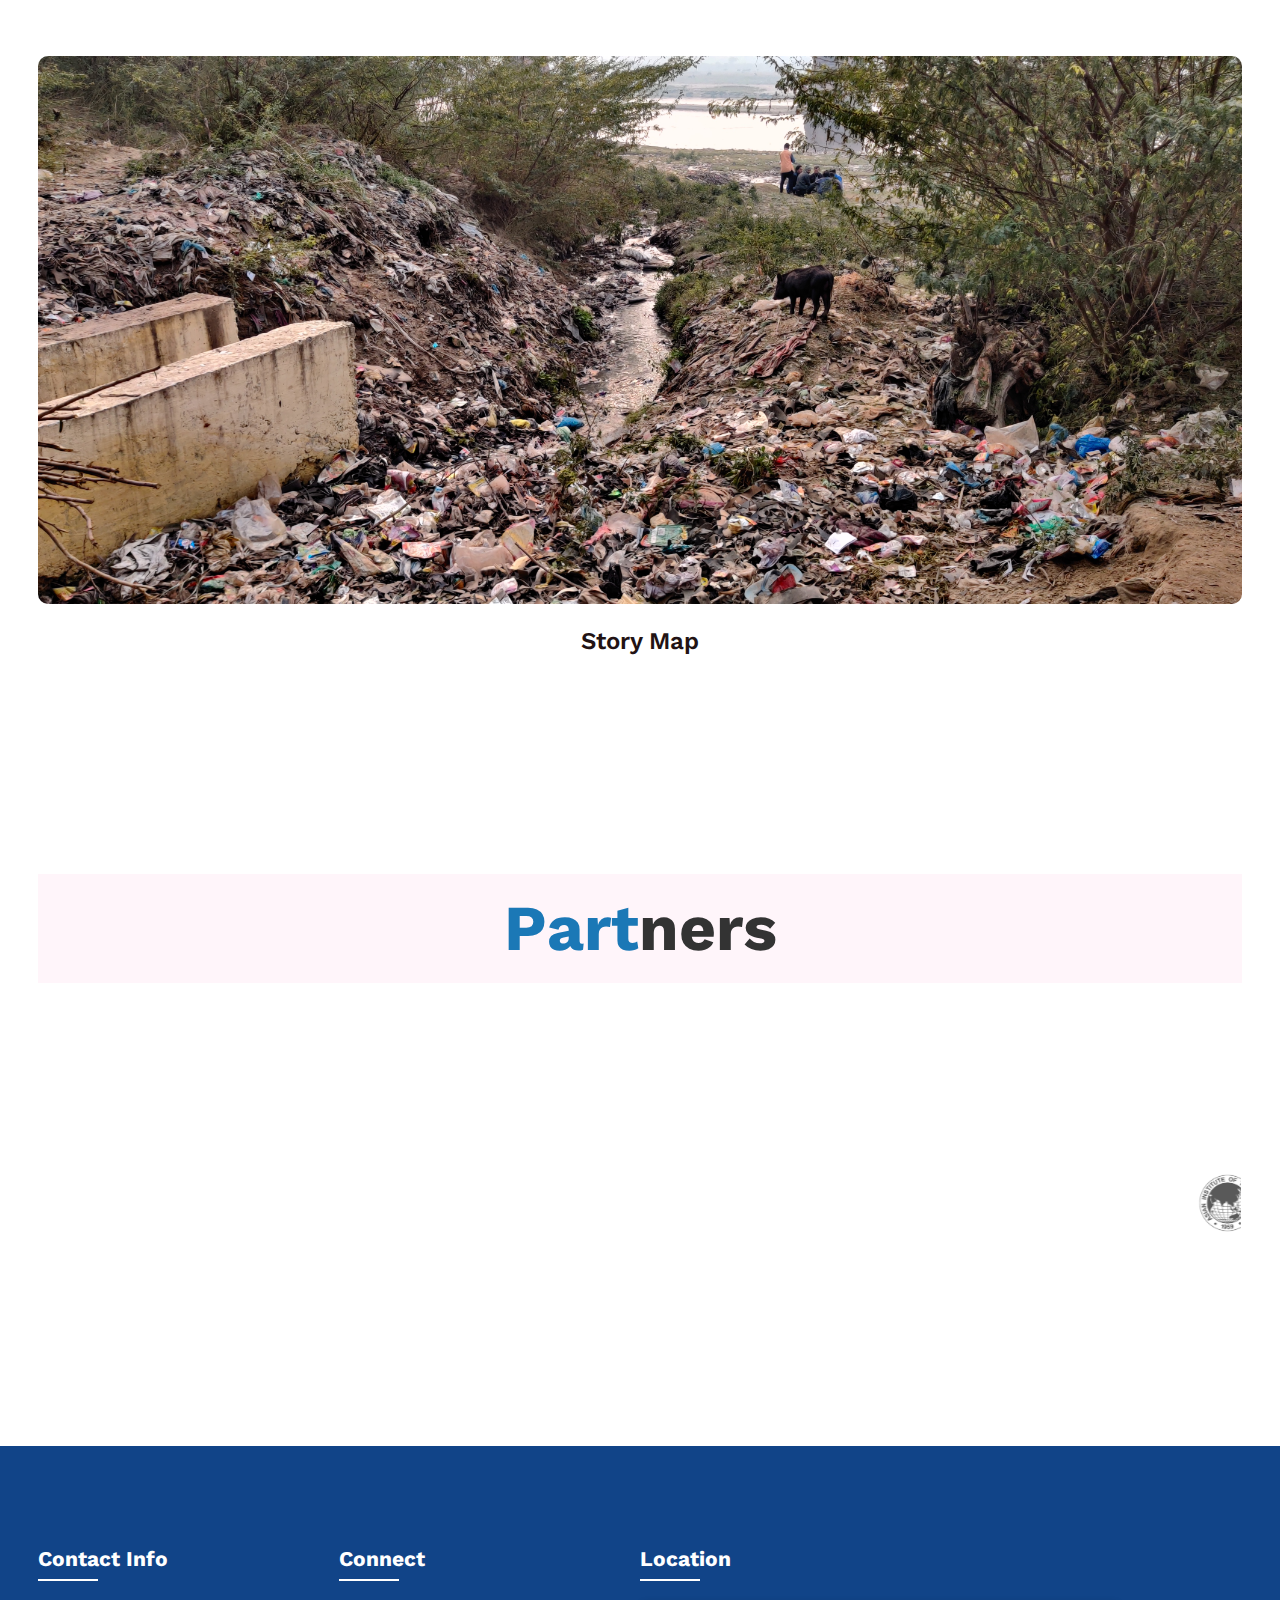
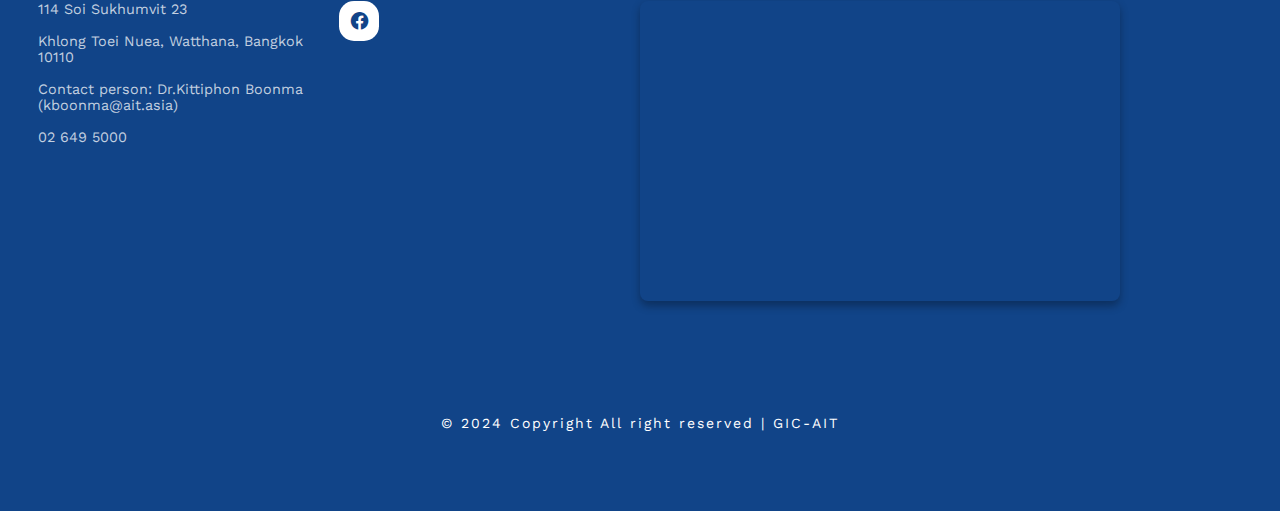
==== commit ca00c6ea: "Added link and updates" ====
--- a/index.html
+++ b/index.html
@@ -40,6 +40,7 @@
             <p>Funded by the Mekong-Republic of Korea Cooperation Fund (MKCF)</p>
             <a href="#" class="home-btn">MKCF Site</a>
             <a href="https://storymaps.arcgis.com/stories/3e75d15900d6492fb5d6f3f53f3b652d" class="home-btn">Mekong Story Map</a>
+            <!-- <img src="logo\logo1.png"> -->
         </div>
     </section>
 
@@ -90,16 +91,18 @@
         <div class="card-container">
             
             <div class="card">
-                <span class="discounts">New</span>
+                <!-- <span class="discounts">New</span> -->
                 <img src="img/bkk.jpg" alt="">
                 <div class="content">
                     <h3 class="title1">Thailand</h3>
-                    <p>Lorem ipsum dolor sit amet, consectetur adipisicing elit. In commodi voluptatibus beatae perferendis, rem ullam.</p>
+                    <p>
+                        Study Area: Bang Bua Communities, Bangkok
+                    </p>
                     <!-- <div class="stars">
                         <i class="fas fs-star"></i>
                         <i class="fas fs-star"></i>
                     </div> -->
-                    <a href=""><button class="btn">Read More</button></a>
+                    <a href="activities/TH_main.html"><button class="btn">Read More</button></a>
                 </div>
             </div>
     
@@ -108,12 +111,14 @@
                 <img src="img/cambodia.jpg" alt="">
                 <div class="content">
                     <h3 class="title1">Cambodia</h3>
-                    <p>Lorem ipsum dolor sit amet, consectetur adipisicing elit. In commodi voluptatibus beatae perferendis, rem ullam.</p>
+                    <p>
+                        Study Area: Battambang City
+                    </p>
                     <!-- <div class="stars">
                         <i class="fas fs-star"></i>
                         <i class="fas fs-star"></i>
                     </div> -->
-                    <a href=""><button class="btn">Read More</button></a>
+                    <a href="activities/KH_main.html"><button class="btn">Read More</button></a>
                 </div>
             </div>
     
@@ -122,26 +127,31 @@
                 <img src="img/laos.jpg" alt="">
                 <div class="content">
                     <h3 class="title1">Laos</h3>
-                    <p>Lorem ipsum dolor sit amet, consectetur adipisicing elit. In commodi voluptatibus beatae perferendis, rem ullam.</p>
+                    <p>
+                        Study Area: Xaythany District, Vientiane
+                    </p>
+                    
                     <!-- <div class="stars">
                         <i class="fas fs-star"></i>
                         <i class="fas fs-star"></i>
                     </div> -->
-                    <a href=""><button class="btn">Read More</button></a>
+                    <a href="activities/LA_main.html"><button class="btn">Read More</button></a>
                 </div>
             </div>
     
             <div class="card">
-                <span class="discounts">New</span>
+                <!-- <span class="discounts">New</span> -->
                 <img src="img/vietnam.jpg" alt="">
                 <div class="content">
                     <h3 class="title1">Vietnam</h3>
-                    <p>Lorem ipsum dolor sit amet, consectetur adipisicing elit. In commodi voluptatibus beatae perferendis, rem ullam.</p>
-                    <div class="stars">
-                        <i class="fas fs-star"></i>
-                        <i class="fas fs-star"></i>
-                    </div>
-                    <a href=""><button class="btn">Read More</button></a>
+                    <p>
+                        Study Area: Can Tho City
+                    </p>
+                    <!-- <div class="stars">
+                        <i class="fas fs-star"></i>
+                        <i class="fas fs-star"></i>
+                    </div> -->
+                    <a href="activities/VN_main.html"><button class="btn">Read More</button></a>
                 </div>
             </div>
         </div>
@@ -205,9 +215,15 @@
     
                 <div class="container-img10">
                     <marquee behavior="" direction="left" scrollamount="6.5">
-                    <a href="https://ait.ac.th/centre/geoinformatics-center/"><img src="logo/1.1.png"></a><a href="#"><img src="logo/1.2.jpg"></a>
-                    <a href="#"><img src="logo/1.3.png"></a><a href="#"><img src="logo/1.4.png"></a><a href="#"><img src="logo/1.5.png"></a>
-                    <a href="#"><img src="logo/1.6.png"></a><a href="#"><img src="logo/1.7.png"></a><a href="#"><img src="logo/1.8.png"></a><a href="#S"><img src="logo/1.9.png"></a>
+                    <a href="https://geoinfo.ait.ac.th/"><img src="logo/gic.png"></a>
+                    <a href="https://seri.chula.ac.th/"><img src="logo/seri.jpg"></a>
+                    <a href="https://www.nuol.edu.la/"><img src="logo/nuol.png"></a>
+                    <a href="https://greenhub.org.vn/"><img src="logo/greenhub.png"></a>
+                    <a href="https://www.clearrivers.eu/"><img src="logo/clearriver.png"></a>
+                    <a href="https://isponre.gov.vn/en/"><img src="logo/isponre.png"></a>
+                    <a href="https://composted-cam.org/"><img src="logo/composted.png"></a>
+                    <a href="https://www.rupp.edu.kh/"><img src="logo/rupp.png"></a>
+                    <a href="https://www.terracyclefoundation.org/"><img src="logo\terracycle.png"></a>
                     </marquee>
             </div>
         </div>
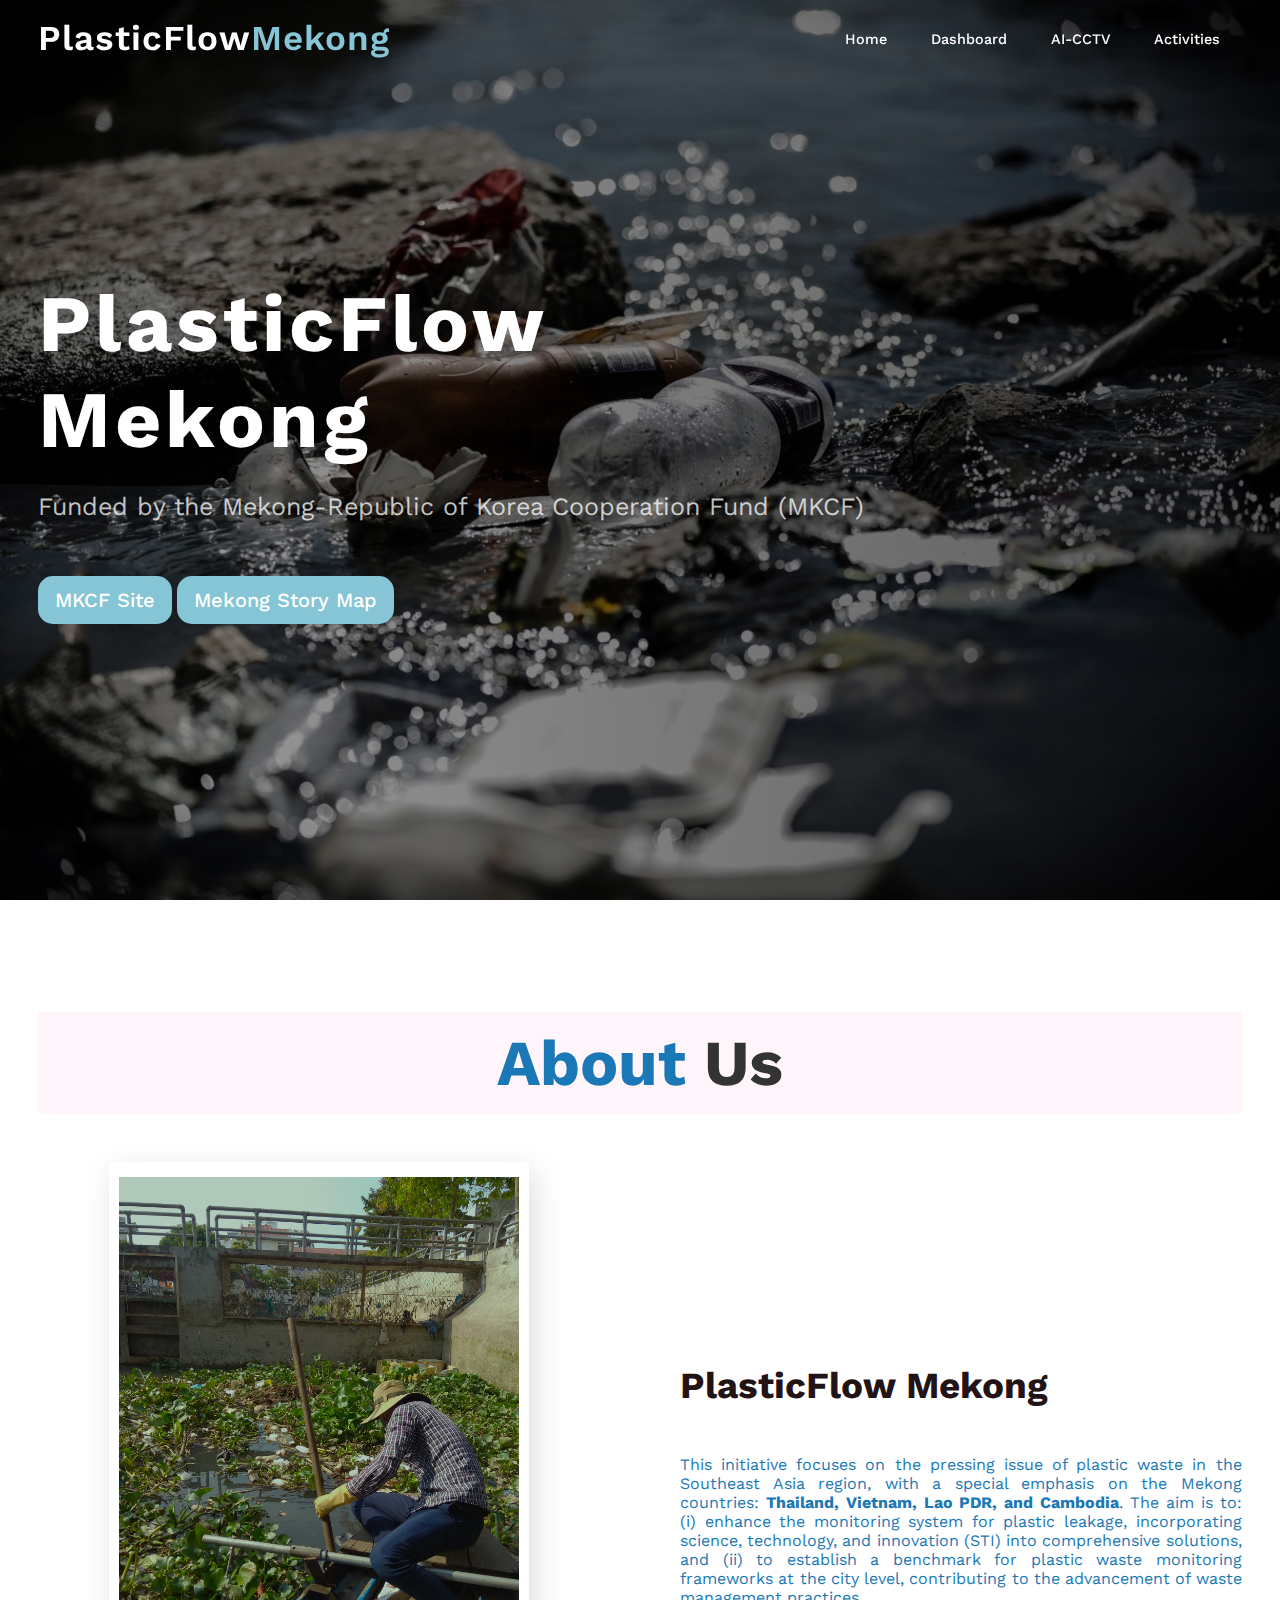
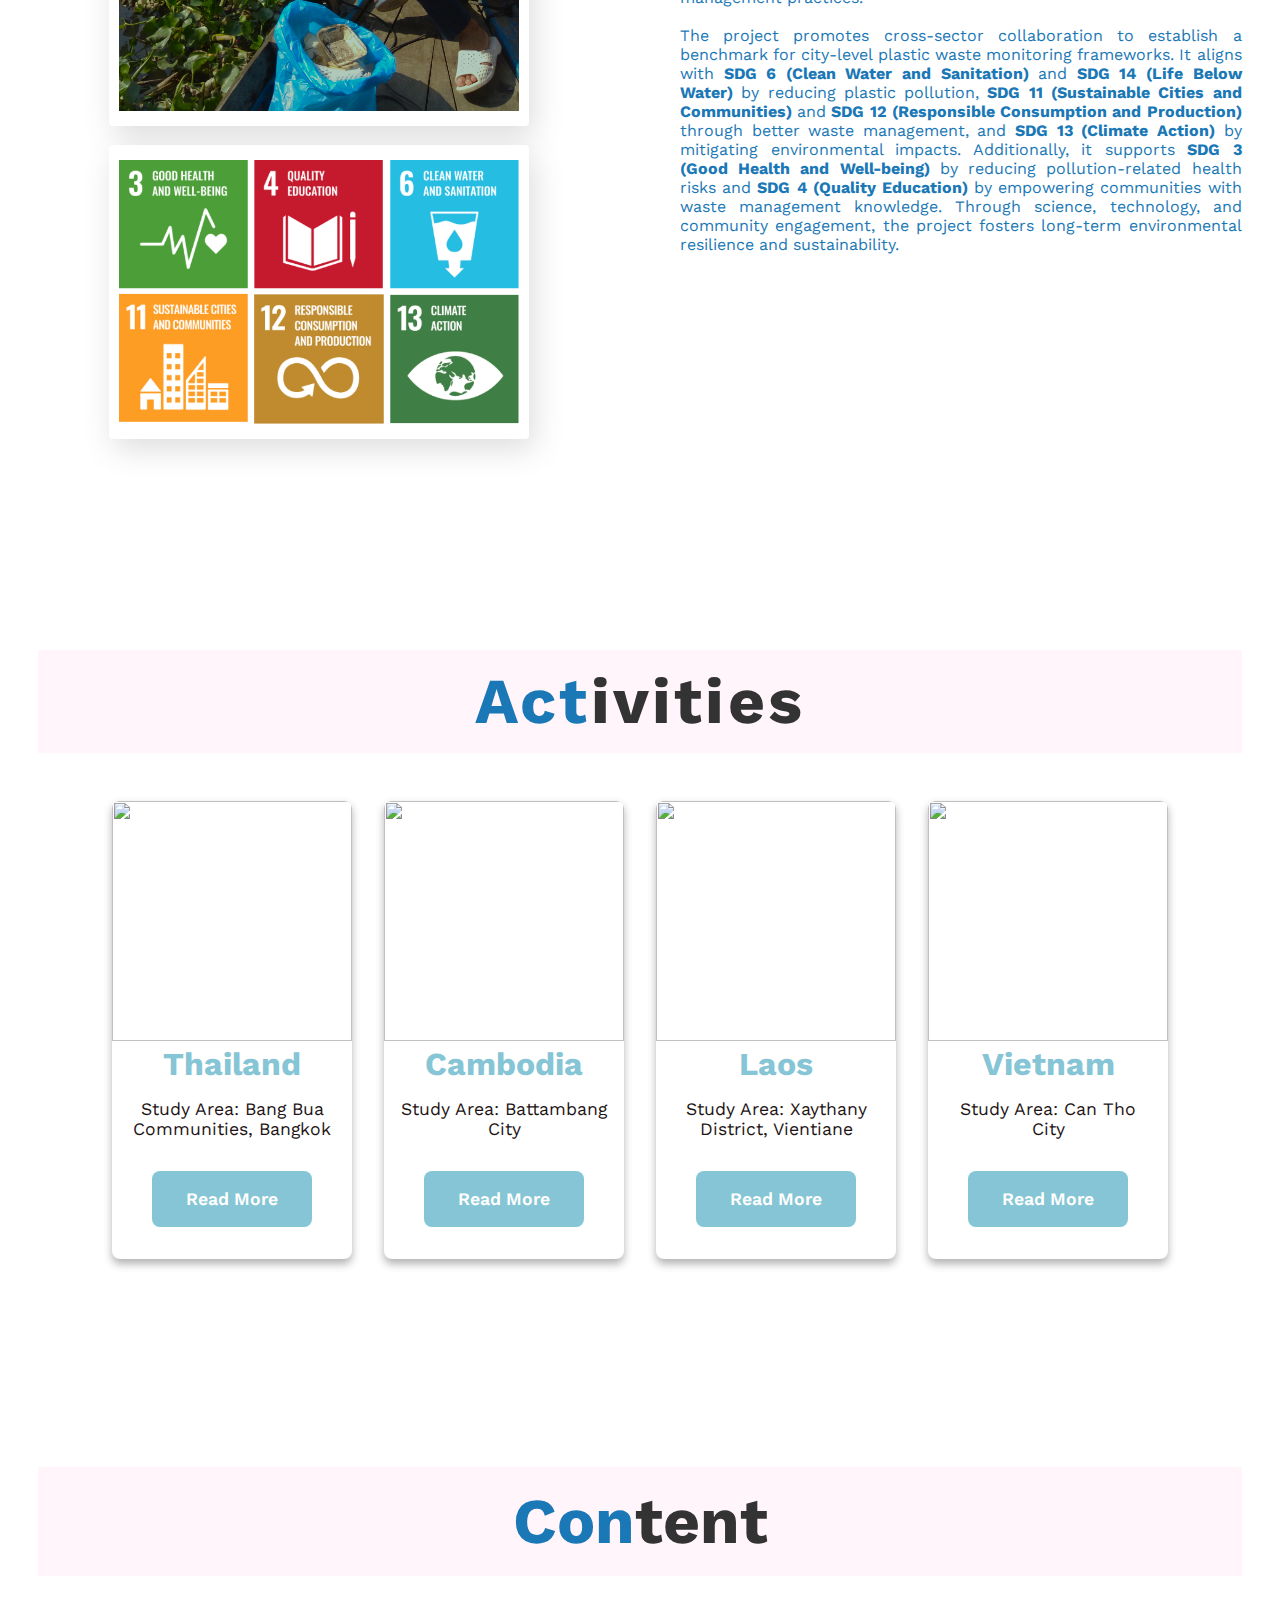
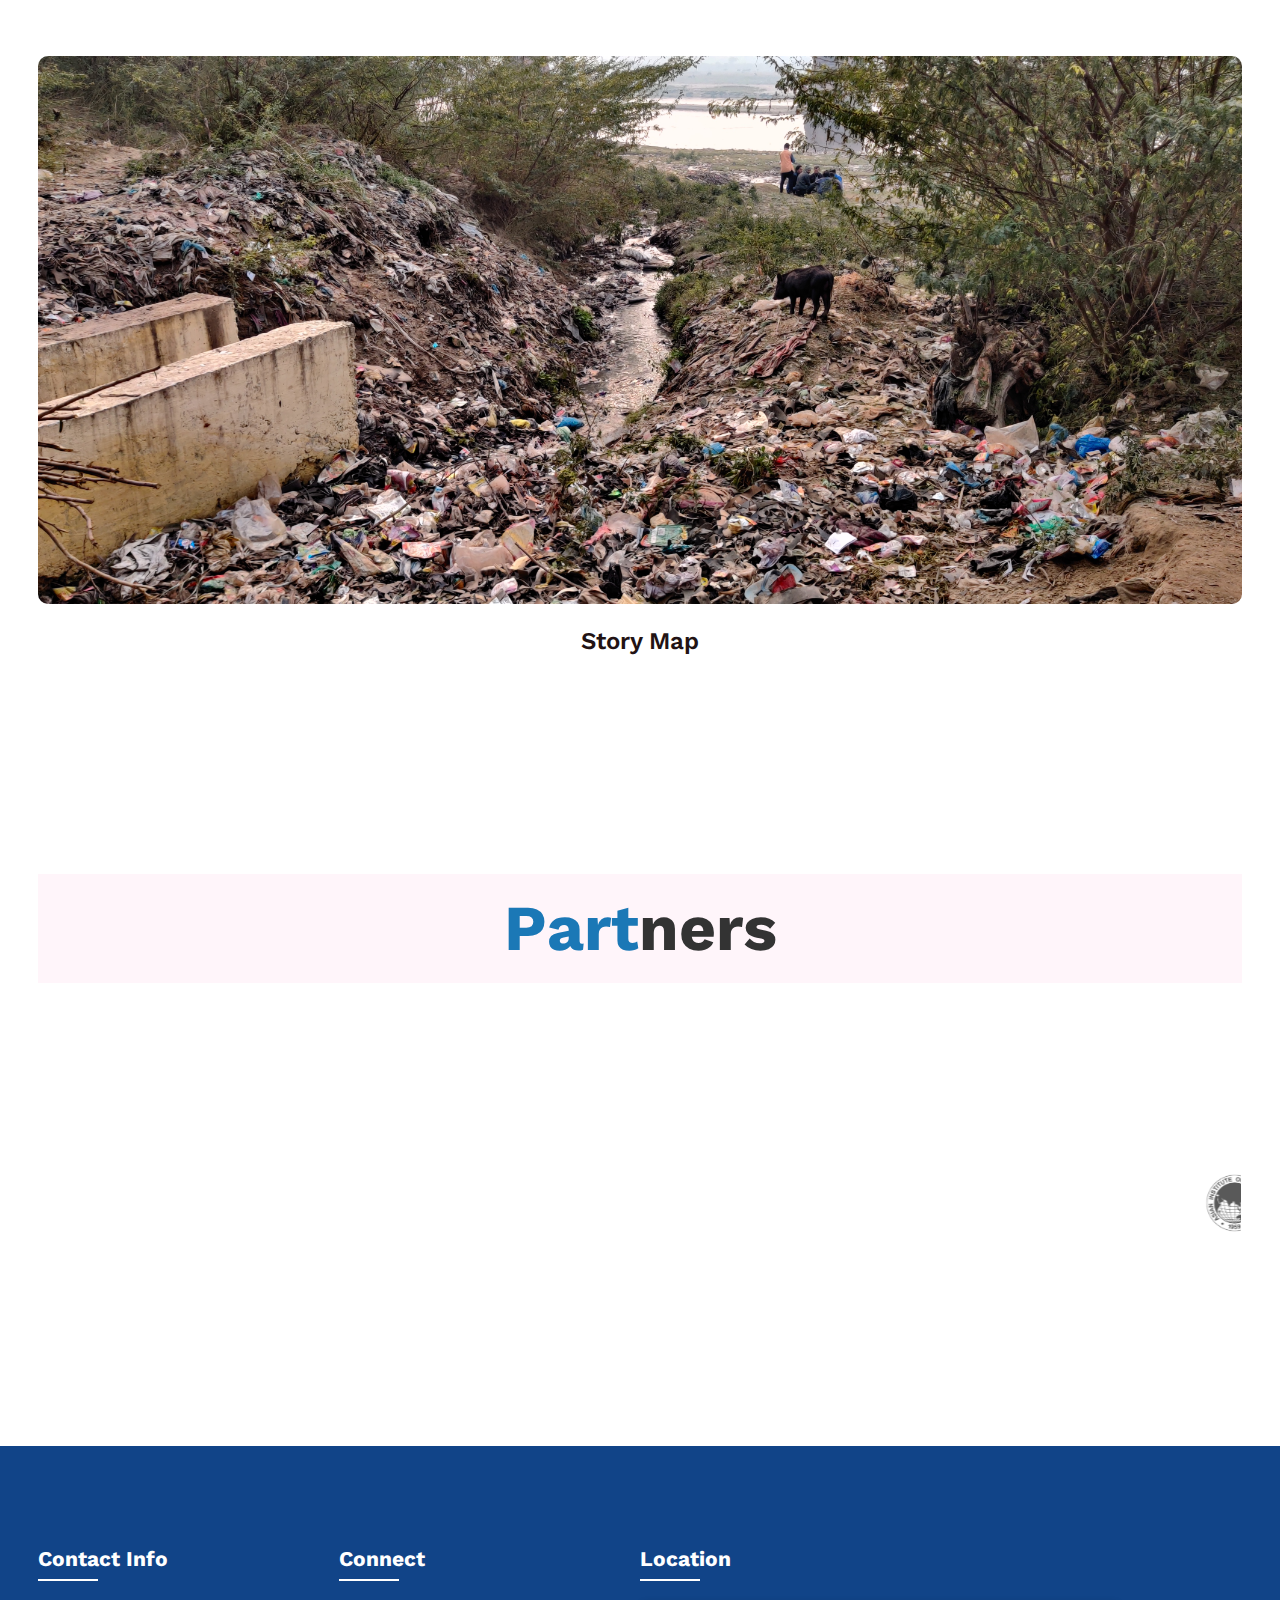
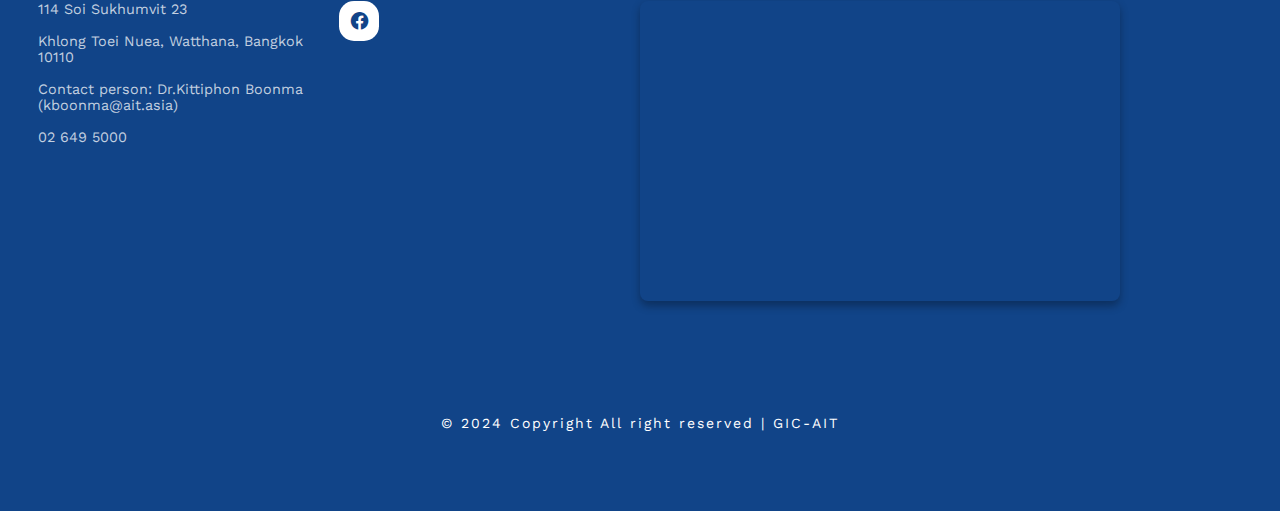
==== commit aad861e2: "Update index.html" ====
--- a/index.html
+++ b/index.html
@@ -24,8 +24,8 @@
 
         <ul class="navbar">
             <li><a href="https://plasticflow-mekong.com/">Home</a></li>
-            <li><a href=https://experience.arcgis.com/experience/5688bff074554dcbb03af89ec4214122>Dashboard</a></li>
-            <li><a href=https://plitter.org/cctv>AI-CCTV</a>
+            <li><a href="https://experience.arcgis.com/experience/5688bff074554dcbb03af89ec4214122">Dashboard</a></li>
+            <li><a href="https://plitter.org/dashboard/cctv/">AI-CCTV</a>
             </li>
             <li>
                 <a href="#Activities">Activities</a>
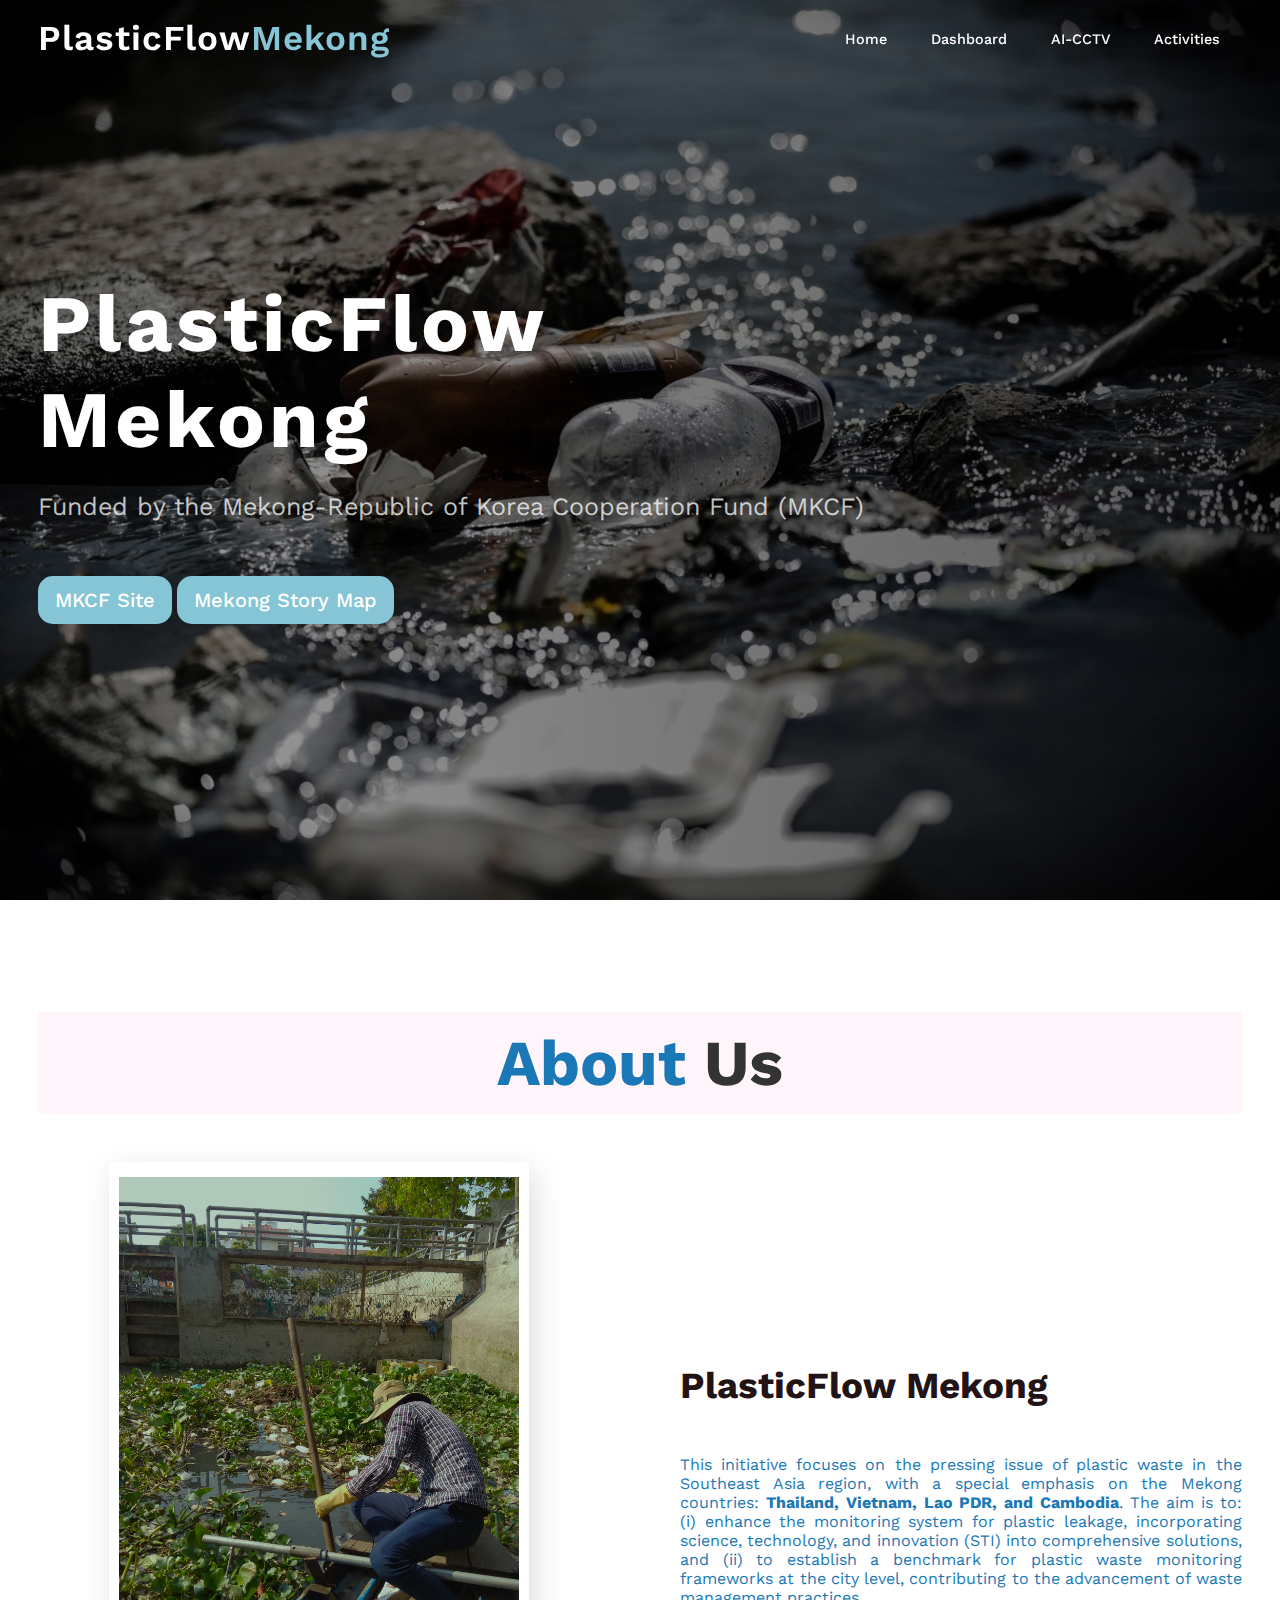
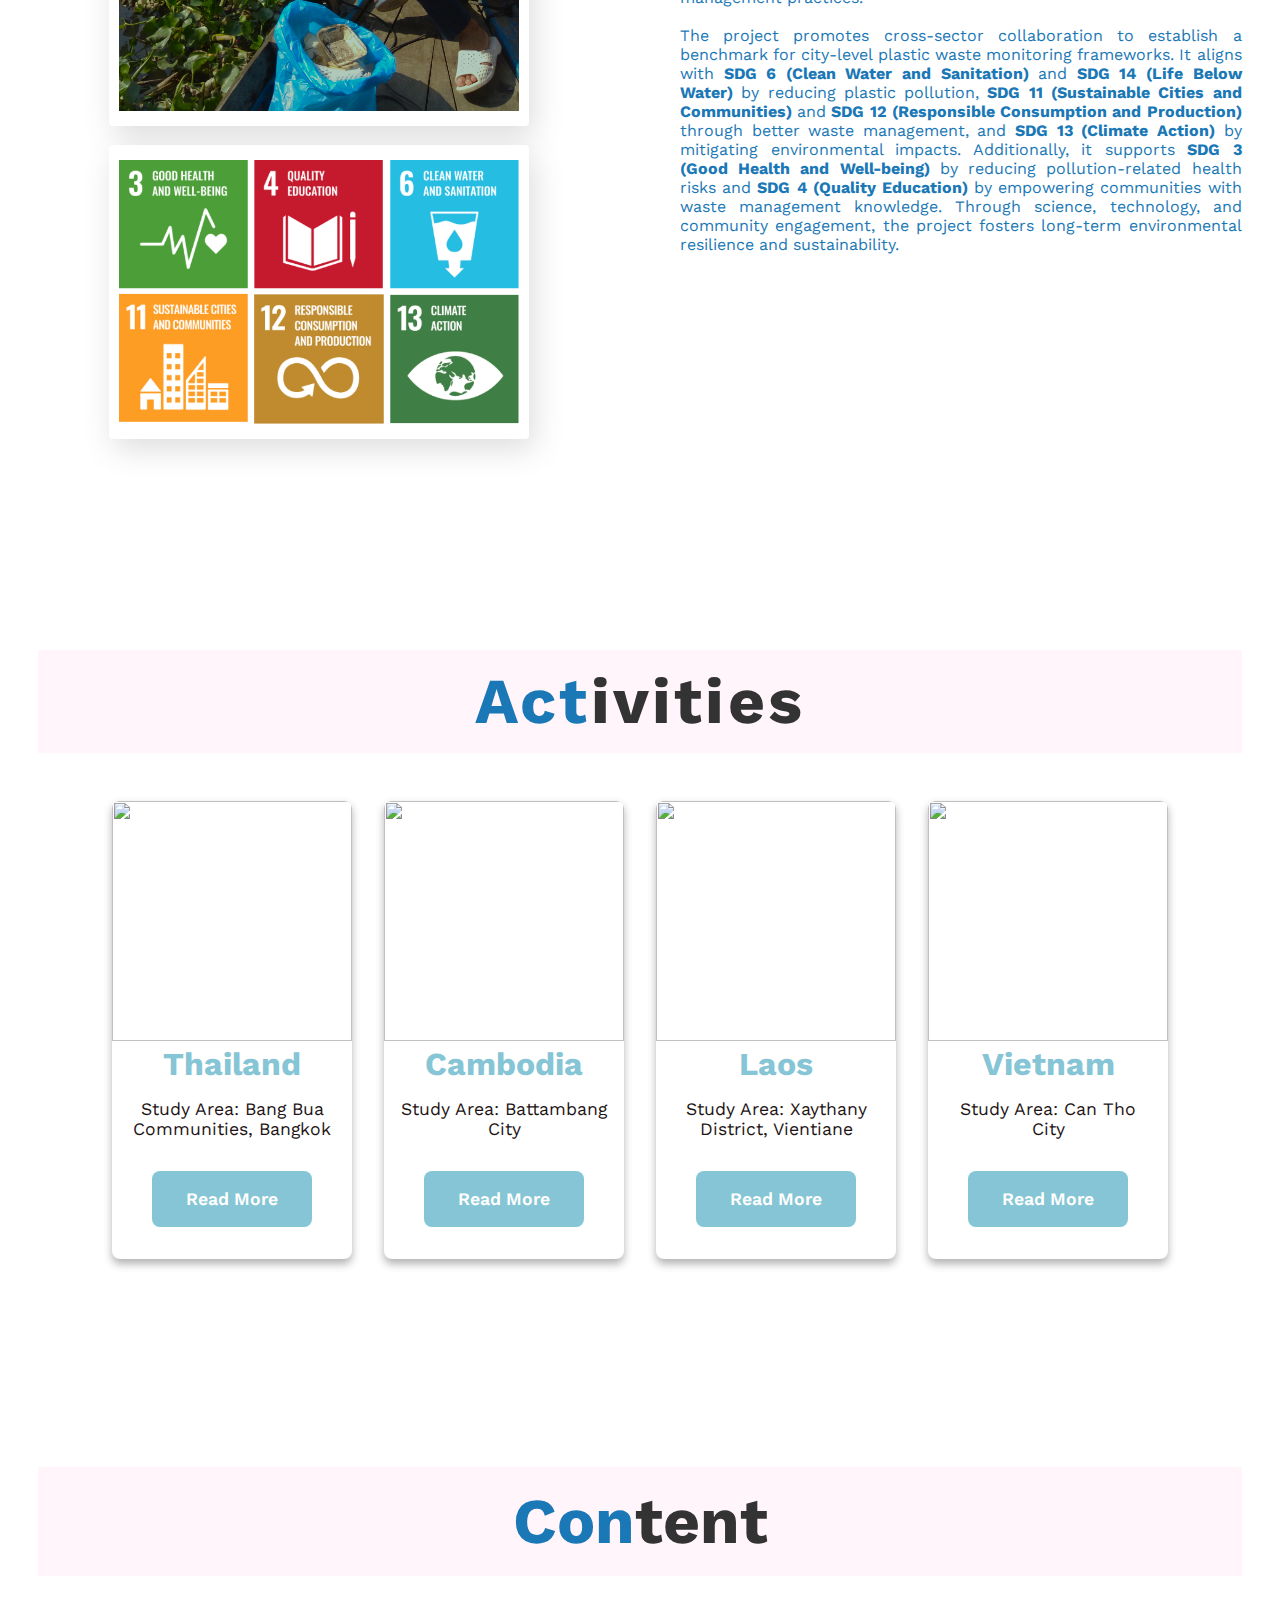
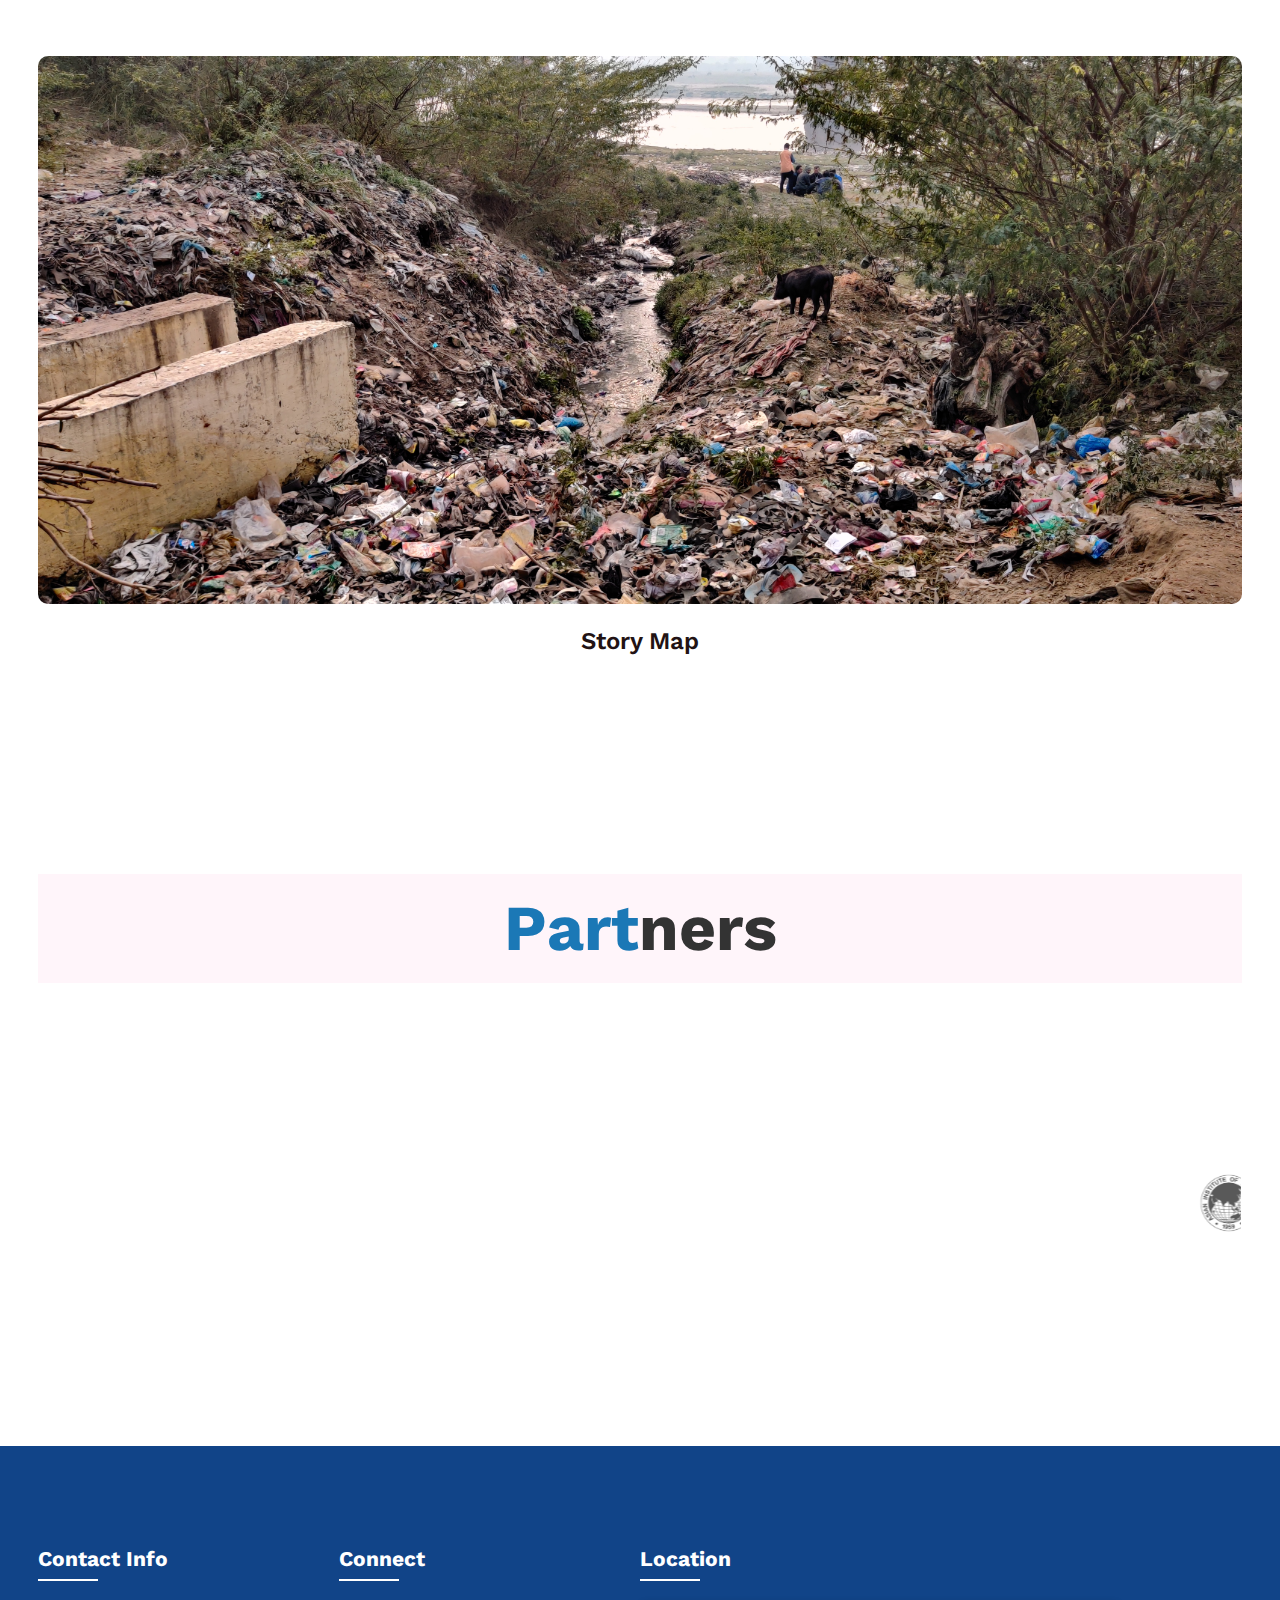
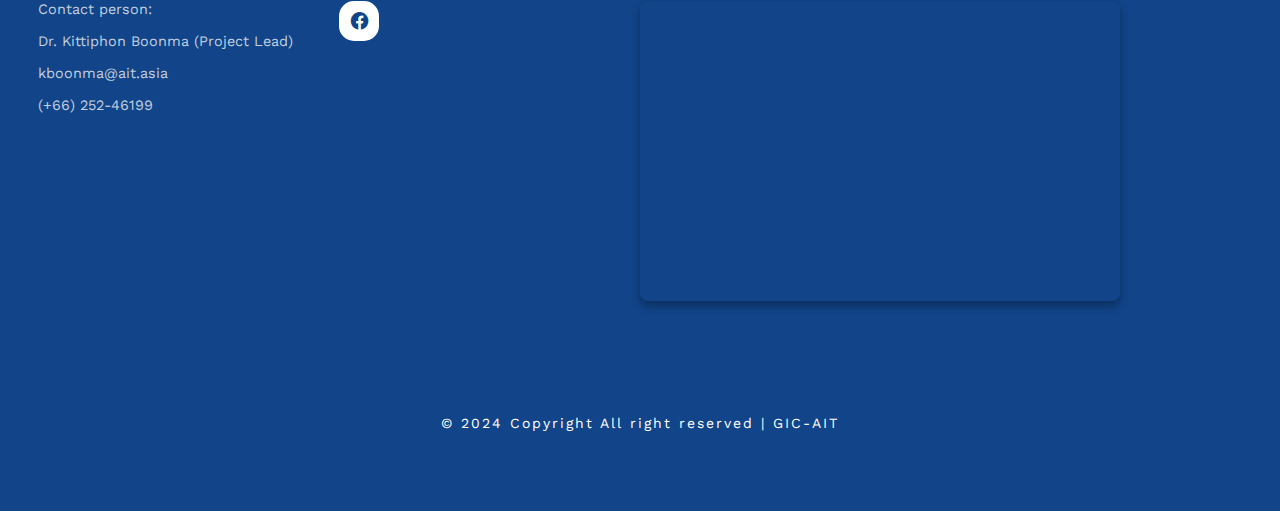
==== commit b5429cfd: "Update contact details" ====
--- a/index.html
+++ b/index.html
@@ -271,10 +271,10 @@
                 <div class="list">
                     <h4>Contact Info</h4>
                     <ul>
-                        <li><a href="#">114 Soi Sukhumvit 23 </a></li>
-                        <li><a href="#">Khlong Toei Nuea, Watthana, Bangkok 10110</a></li>
-                        <li><a href="#">Contact person: Dr.Kittiphon Boonma (kboonma@ait.asia)</a></li>
-                        <li><a href="#">02 649 5000</a></li>
+                        <li><a href="#">Contact person:</a></li>
+                        <li><a href="#">Dr. Kittiphon Boonma (Project Lead)</a></li>
+                        <li><a href="#">kboonma@ait.asia</a></li>
+                        <li><a href="#">(+66) 252-46199</a></li>
                     </ul>
                 </div>
 
